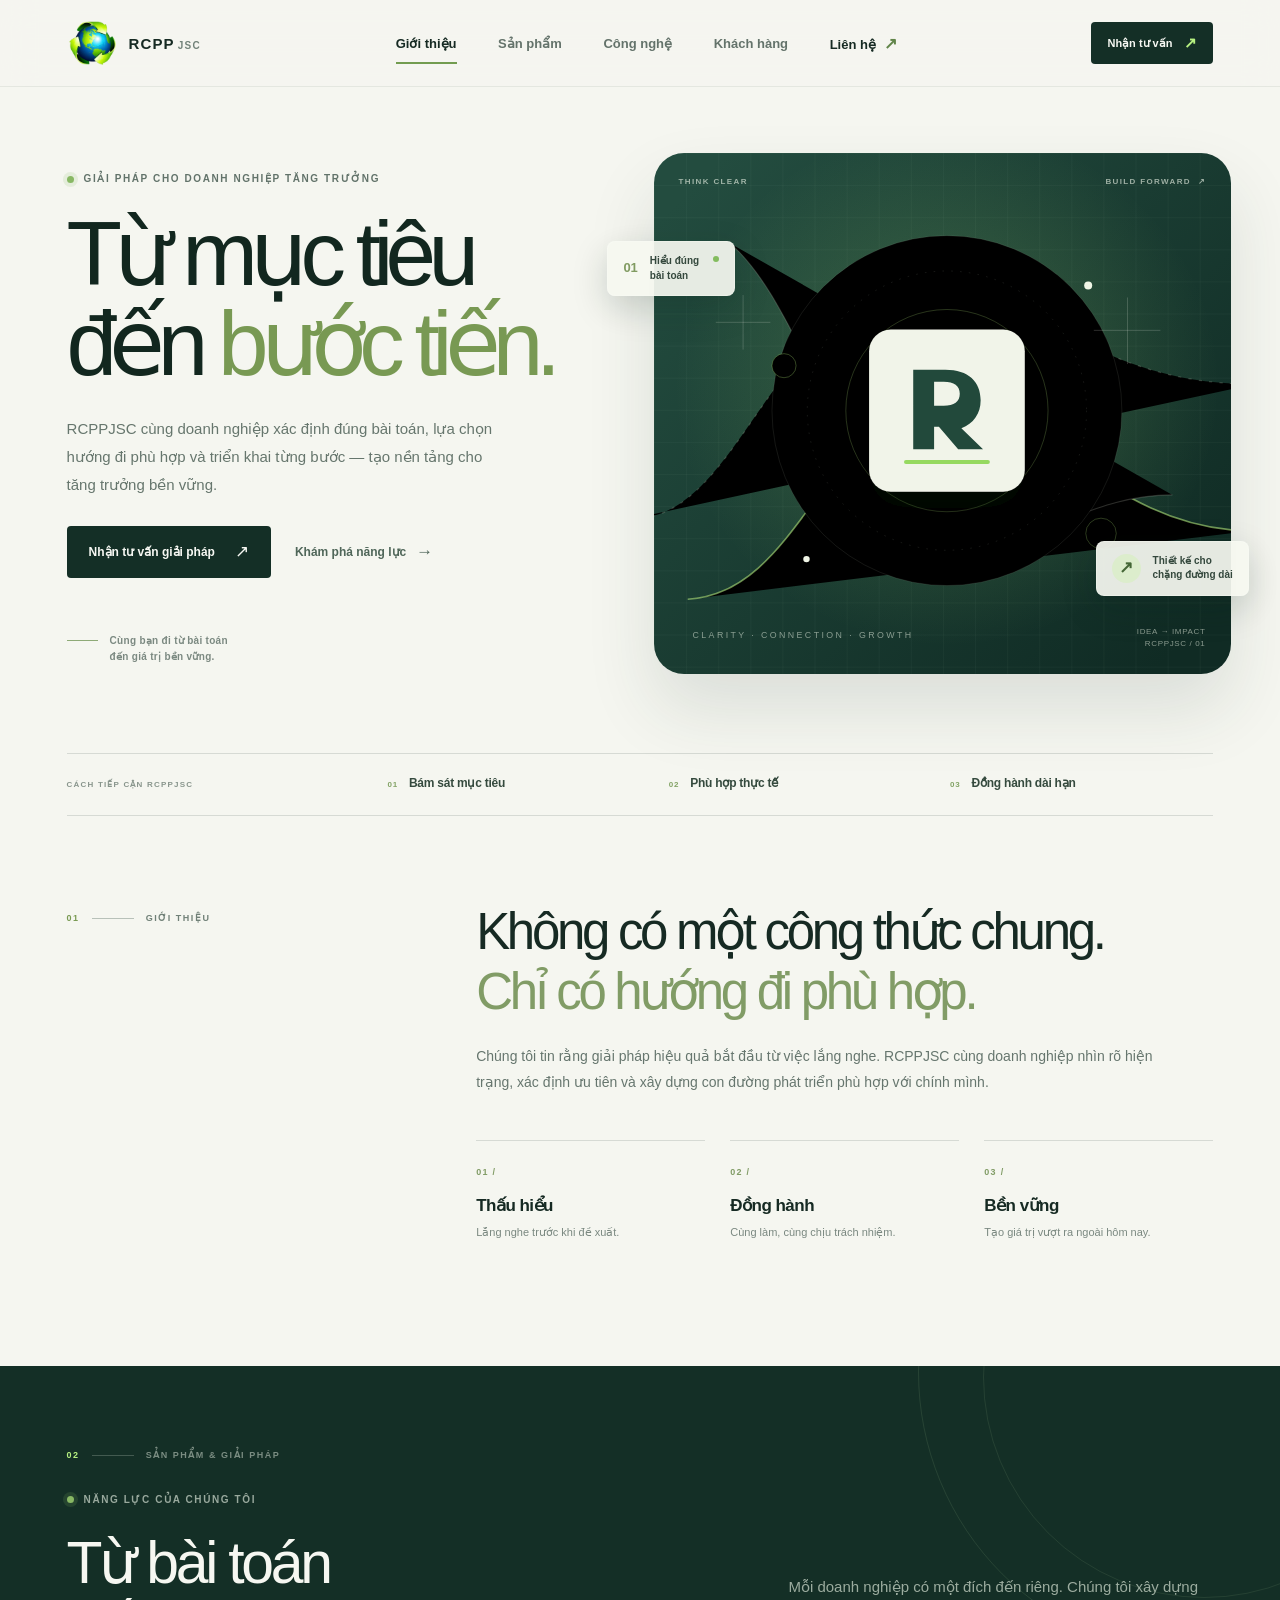
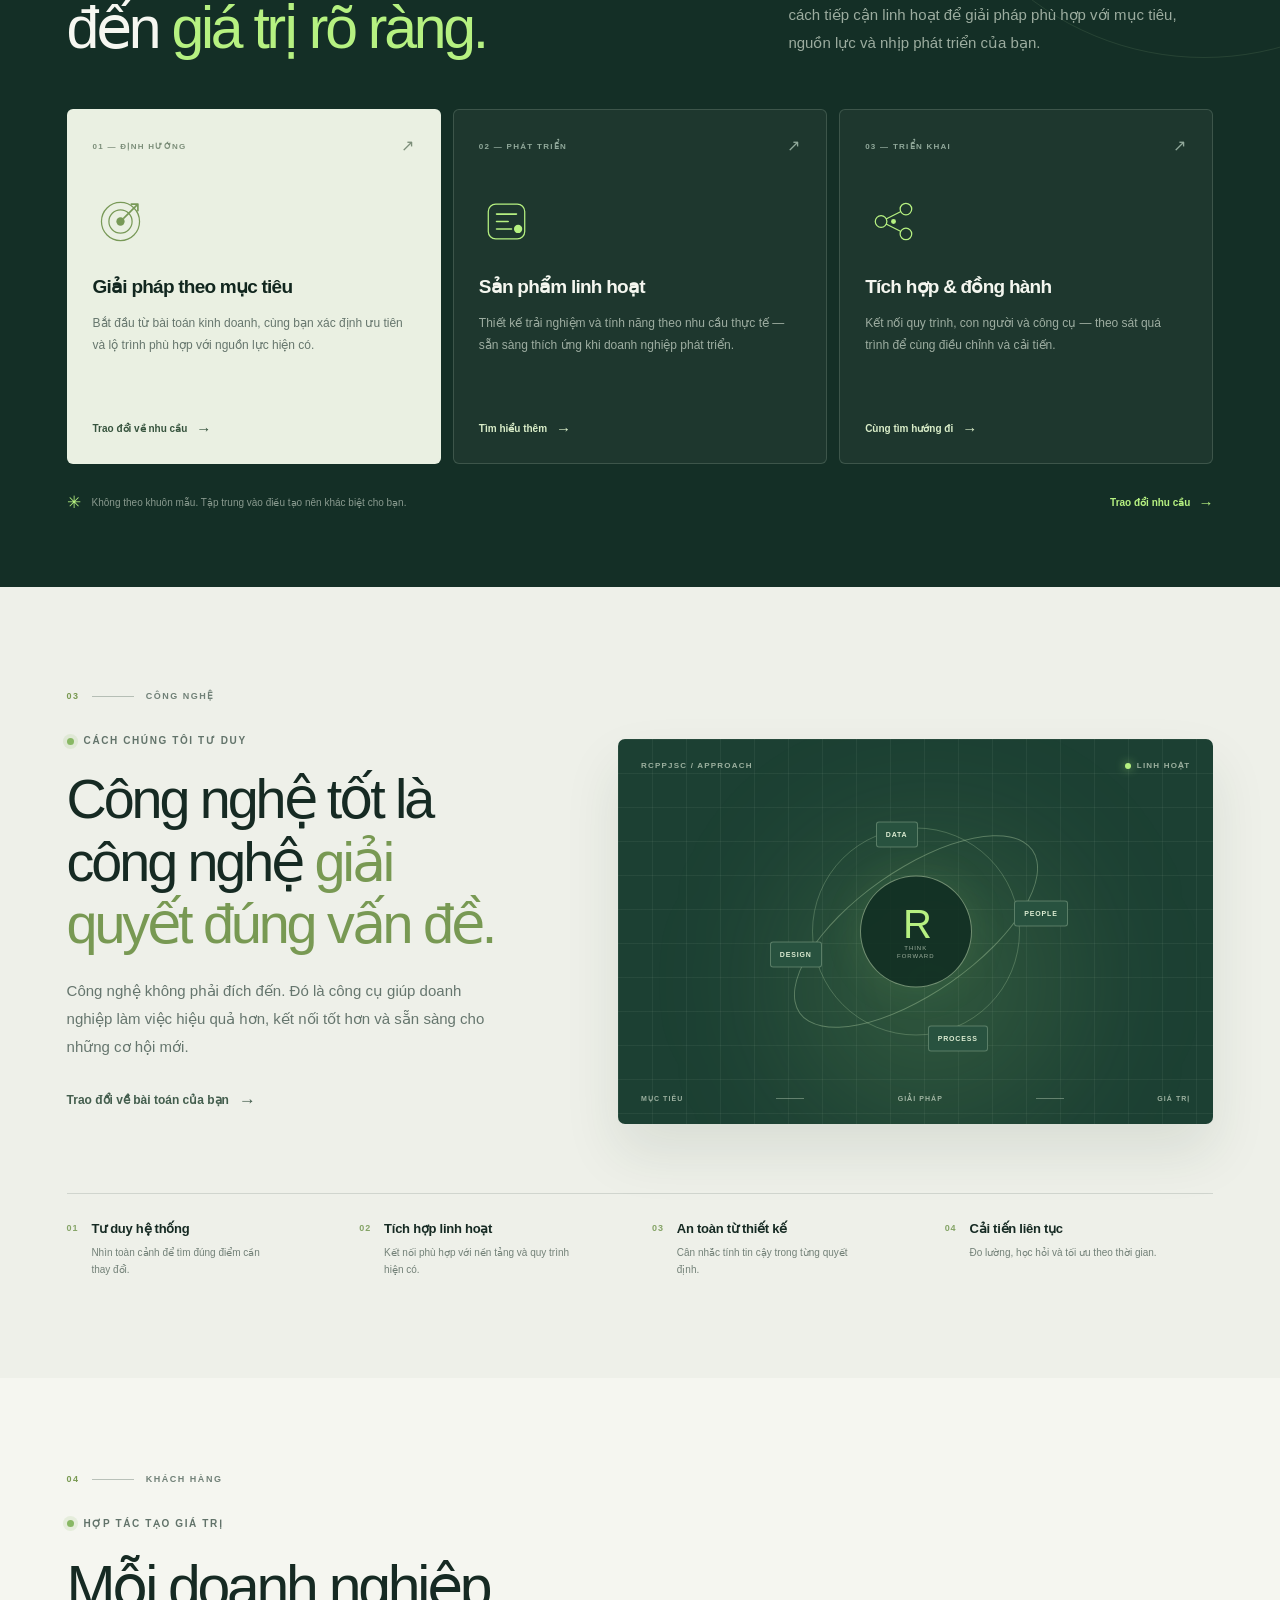
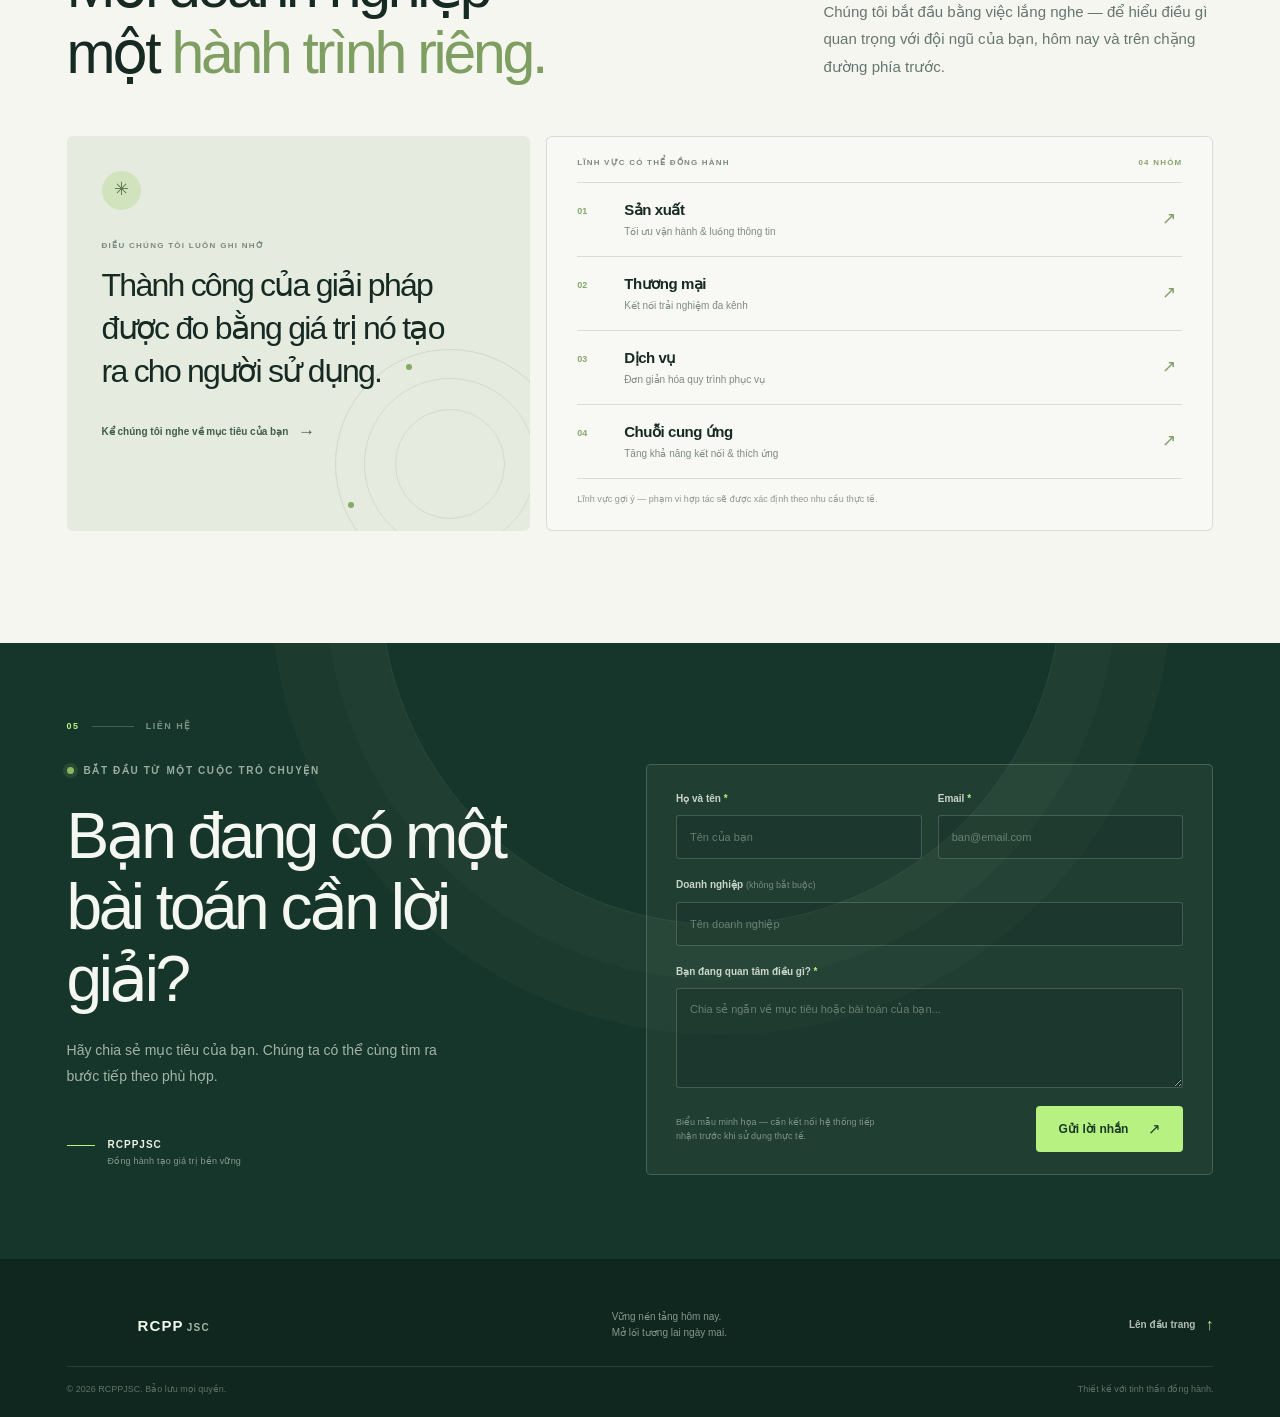
==== index.html @ dd2de3f0 "Reduce logo bundle size for faster page load Co-authored-by: arena-agent <297053741+arena-agent@user" ====
<!doctype html>
<html lang="vi">
<head>
  <meta charset="utf-8">
  <meta name="viewport" content="width=device-width, initial-scale=1">
  <meta name="theme-color" content="#f5f6f0">
  <meta name="description" content="Cùng RCPPJSC xác định đúng bài toán, tìm hướng giải pháp phù hợp và tạo nền tảng cho tăng trưởng bền vững.">
  <title>RCPPJSC — Từ mục tiêu đến bước tiến</title>
  <style>
    :root { --brand-logo-image: url("[data-uri]"); }
:root {
  color-scheme: light;
  --paper: #f5f6f0;
  --paper-soft: #ecefe7;
  --ink: #162a23;
  --ink-deep: #12271f;
  --muted: #66766e;
  --line: rgba(27, 52, 42, 0.14);
  --green: #234b3d;
  --green-dark: #142f26;
  --lime: #b6f181;
  --lime-soft: #d8f3bd;
  --white: #f5f7f1;
  --page-width: 1240px;
  --gutter: clamp(22px, 5.2vw, 80px);
  --font-body: 'DM Sans', 'Avenir Next', Avenir, sans-serif;
  --font-display: 'Manrope', 'Avenir Next', Avenir, sans-serif;
}

* { box-sizing: border-box; }
html { scroll-behavior: smooth; scroll-padding-top: 92px; }
body {
  margin: 0;
  background: var(--paper);
  color: var(--ink);
  font-family: var(--font-body);
  font-size: 15px;
  line-height: 1.65;
  -webkit-font-smoothing: antialiased;
}
body.menu-open { overflow: hidden; }
::selection { background: var(--lime); color: var(--ink-deep); }
a { color: inherit; text-decoration: none; }
button, input, textarea { font: inherit; }
button, a { -webkit-tap-highlight-color: transparent; }
button:focus-visible, a:focus-visible, input:focus-visible, textarea:focus-visible {
  outline: 3px solid #77b94c;
  outline-offset: 4px;
}
.container { width: min(100% - var(--gutter) * 2, var(--page-width)); margin-inline: auto; }
.skip-link {
  position: fixed;
  z-index: 1000;
  top: 10px;
  left: 10px;
  padding: 10px 14px;
  transform: translateY(-150%);
  border-radius: 7px;
  background: var(--ink-deep);
  color: white;
}
.skip-link:focus { transform: translateY(0); }

/* Navigation */
.site-header {
  position: sticky;
  z-index: 50;
  top: 0;
  border-bottom: 1px solid rgba(27, 52, 42, 0.08);
  background: rgba(245, 246, 240, 0.9);
  backdrop-filter: blur(16px);
  -webkit-backdrop-filter: blur(16px);
}
.nav-shell { min-height: 82px; display: flex; align-items: center; justify-content: space-between; gap: 40px; }
.brand { display: inline-flex; align-items: center; gap: 10px; flex-shrink: 0; }
.brand-mark {
  width: 52px;
  height: 44px;
  display: block;
  flex: 0 0 52px;
  border-radius: 0;
  background-color: transparent;
  background-image: var(--brand-logo-image, none);
  background-position: center;
  background-repeat: no-repeat;
  background-size: contain;
}
.brand-name { font-family: var(--font-display); font-size: 15px; line-height: 1; font-weight: 800; letter-spacing: 0.075em; }
.brand-name span { margin-left: 3px; color: #718279; font-size: 10px; letter-spacing: 0.12em; }
.primary-navigation { display: flex; align-items: center; gap: clamp(20px, 3.25vw, 48px); }
.nav-link {
  position: relative;
  padding: 31px 0 29px;
  color: #64736b;
  font-size: 13px;
  font-weight: 600;
  transition: color 180ms ease;
}
.nav-link::after {
  position: absolute;
  right: 0;
  bottom: 20px;
  left: 0;
  height: 2px;
  transform: scaleX(0);
  transform-origin: left;
  background: #729c50;
  content: '';
  transition: transform 180ms ease;
}
.nav-link:hover, .nav-link.is-active { color: var(--ink); }
.nav-link:hover::after, .nav-link.is-active::after { transform: scaleX(1); }
.nav-link-contact { color: var(--ink); }
.nav-link-contact span { margin-left: 4px; color: #61854a; font-size: 16px; }
.nav-cta {
  min-height: 42px;
  display: inline-flex;
  align-items: center;
  justify-content: center;
  gap: 12px;
  padding: 0 16px;
  border-radius: 4px;
  background: var(--green-dark);
  color: #f7f8f3;
  font-size: 11px;
  font-weight: 700;
  white-space: nowrap;
  transition: background-color 180ms ease, transform 180ms ease;
}
.nav-cta:hover { transform: translateY(-1px); background: #27543f; }
.nav-cta span { color: var(--lime); font-size: 15px; }
.nav-toggle { display: none; }

/* Shared section styling */
.intro-section { overflow: hidden; }
.eyebrow {
  display: flex;
  align-items: center;
  gap: 10px;
  margin: 0 0 23px;
  color: #62736a;
  font-size: 10px;
  font-weight: 700;
  letter-spacing: 0.16em;
  line-height: 1.4;
}
.eyebrow-dot { width: 7px; height: 7px; border-radius: 50%; background: #88b864; box-shadow: 0 0 0 4px rgba(136, 184, 100, 0.15); }
.section-index {
  display: flex;
  align-items: center;
  gap: 12px;
  margin-bottom: 30px;
  color: #708077;
  font-size: 9px;
  font-weight: 700;
  letter-spacing: 0.17em;
}
.section-index > span:first-child { color: #789951; }
.index-rule { display: block; width: 42px; height: 1px; background: currentColor; opacity: 0.45; }
.section-heading { display: flex; align-items: flex-end; justify-content: space-between; gap: 50px; }
.section-heading h2, .tech-copy h2, .contact-copy h2 {
  margin: 0;
  font-family: var(--font-display);
  font-size: clamp(36px, 4.6vw, 61px);
  font-weight: 500;
  letter-spacing: -0.055em;
  line-height: 1.12;
}
.section-heading h2 span, .tech-copy h2 span { color: #7e9f61; }
.section-lead { max-width: 425px; margin: 0 0 5px; color: var(--muted); font-size: 15px; line-height: 1.85; }
.button {
  min-height: 52px;
  display: inline-flex;
  align-items: center;
  justify-content: center;
  gap: 20px;
  padding: 0 22px;
  border: 0;
  border-radius: 4px;
  font-size: 12px;
  font-weight: 700;
  transition: transform 180ms ease, background-color 180ms ease, color 180ms ease;
  cursor: pointer;
}
.button:hover { transform: translateY(-2px); }
.button span { font-size: 17px; font-weight: 400; }
.button-primary { background: var(--green-dark); color: #f7f8f3; }
.button-primary:hover { background: #27543f; }
.text-link { display: inline-flex; align-items: center; gap: 10px; color: #4f6659; font-size: 12px; font-weight: 700; transition: gap 180ms ease, color 180ms ease; }
.text-link:hover { gap: 15px; color: #152b22; }
.text-link span { font-size: 17px; font-weight: 400; }

/* Intro / hero */
.hero {
  min-height: 666px;
  display: grid;
  grid-template-columns: 0.92fr 1.08fr;
  align-items: center;
  gap: clamp(35px, 6vw, 90px);
  padding-top: 62px;
  padding-bottom: 76px;
}
.hero-copy { position: relative; z-index: 1; padding: 10px 0 0; }
.hero-copy h1 {
  margin: 0;
  color: var(--ink-deep);
  font-family: var(--font-display);
  font-size: clamp(56px, 7.1vw, 91px);
  font-weight: 500;
  letter-spacing: -0.085em;
  line-height: 0.99;
}
.hero-copy h1 span { color: #789953; }
.hero-description { max-width: 440px; margin: 26px 0 28px; color: #66766d; font-size: 15px; line-height: 1.85; }
.hero-actions { display: flex; align-items: center; flex-wrap: wrap; gap: 24px; }
.hero-caption { display: flex; align-items: flex-start; gap: 12px; margin-top: 55px; color: #7b8981; font-size: 10px; font-weight: 600; letter-spacing: 0.03em; line-height: 1.55; }
.caption-line { width: 31px; height: 1px; margin-top: 7px; background: #8eaa77; }
.hero-art {
  position: relative;
  min-width: 0;
  padding: 0;
  isolation: isolate;
  transform: translateX(18px);
  animation: rise-in 850ms 120ms both cubic-bezier(.2,.75,.25,1);
}
.art-graphic { display: block; width: 100%; height: auto; border-radius: 30px; box-shadow: 0 35px 70px rgba(29, 60, 47, 0.12); }
.art-topline { position: absolute; z-index: 1; top: 22px; right: 25px; left: 25px; display: flex; justify-content: space-between; color: rgba(239, 246, 232, 0.62); font-size: 8px; font-weight: 600; letter-spacing: 0.17em; }
.art-note {
  position: absolute;
  z-index: 2;
  display: flex;
  align-items: center;
  gap: 12px;
  padding: 12px 15px;
  border: 1px solid rgba(248, 251, 243, 0.36);
  border-radius: 8px;
  background: rgba(246, 248, 240, 0.93);
  box-shadow: 0 12px 35px rgba(13, 41, 30, 0.18);
  color: #34483d;
  font-size: 10px;
  font-weight: 700;
  line-height: 1.45;
}
.art-note-top { top: 17%; left: -8%; }
.note-index { color: #819b61; font-family: var(--font-display); font-size: 13px; font-weight: 700; }
.note-dot { width: 6px; height: 6px; align-self: flex-start; margin: 2px 0 0 2px; border-radius: 50%; background: #83bc5e; }
.art-note-bottom { right: -3%; bottom: 15%; }
.note-icon { width: 29px; height: 29px; display: grid; place-items: center; border-radius: 50%; background: #dcedcc; color: #446736; font-size: 17px; }
.art-coordinate { position: absolute; right: 26px; bottom: 23px; color: rgba(239, 246, 232, 0.55); font-size: 8px; line-height: 1.6; letter-spacing: 0.08em; text-align: right; }
.landing-proof {
  display: grid;
  grid-template-columns: 1.15fr repeat(3, 1fr);
  align-items: center;
  gap: 18px;
  padding-top: 20px;
  padding-bottom: 21px;
  border-top: 1px solid var(--line);
  border-bottom: 1px solid var(--line);
}
.landing-proof-label { color: #88958c; font-size: 8px; font-weight: 700; letter-spacing: 0.15em; }
.landing-proof-item { display: flex; align-items: center; gap: 11px; }
.landing-proof-item > span { color: #83a366; font-size: 8px; font-weight: 700; letter-spacing: 0.1em; }
.landing-proof-item strong { color: #354a3e; font-family: var(--font-display); font-size: 12px; font-weight: 600; letter-spacing: -0.02em; }
.intro-summary { display: grid; grid-template-columns: 0.4fr 1fr; gap: 10%; padding-top: 86px; padding-bottom: 125px; border-top: 0; }
.intro-summary .section-index { margin-top: 9px; align-self: start; }
.intro-summary-main h2 { margin: 0; font-family: var(--font-display); font-size: clamp(32px, 4vw, 51px); font-weight: 500; letter-spacing: -0.065em; line-height: 1.18; }
.intro-summary-main h2 span { color: #819c66; }
.intro-summary-main > p { max-width: 700px; margin: 20px 0 44px; color: var(--muted); font-size: 14px; line-height: 1.9; }
.values-row { display: grid; grid-template-columns: repeat(3, 1fr); gap: 25px; }
.value-item { padding-top: 17px; border-top: 1px solid var(--line); }
.value-number { color: #819c66; font-size: 9px; font-weight: 700; letter-spacing: 0.14em; }
.value-item h3 { margin: 10px 0 2px; font-family: var(--font-display); font-size: 17px; font-weight: 600; letter-spacing: -0.03em; }
.value-item p { margin: 0; color: #7a8880; font-size: 11px; }

/* Products and solutions */
.solutions-section { position: relative; overflow: hidden; padding: 82px 0 70px; background: var(--green-dark); color: #f4f6ef; }
.solutions-section::before { position: absolute; top: -280px; right: -210px; width: 570px; height: 570px; border: 1px solid rgba(204, 239, 178, 0.1); border-radius: 50%; content: ''; }
.solutions-section::after { position: absolute; top: -210px; right: -145px; width: 440px; height: 440px; border: 1px solid rgba(204, 239, 178, 0.09); border-radius: 50%; content: ''; }
.solutions-section > .container { position: relative; z-index: 1; }
.section-index-light { color: rgba(230, 239, 226, 0.49); }
.section-index-light > span:first-child { color: var(--lime); }
.eyebrow-light { color: rgba(228, 238, 225, 0.64); }
.solutions-heading { align-items: flex-end; margin: 0 0 48px; }
.solutions-heading h2 { color: #f6f7f1; }
.solutions-heading h2 span { color: var(--lime); }
.section-lead-light { color: rgba(226, 237, 222, 0.66); }
.solution-grid { display: grid; grid-template-columns: repeat(3, 1fr); gap: 12px; }
.solution-card {
  min-height: 355px;
  display: flex;
  flex-direction: column;
  padding: 23px 25px 22px;
  border: 1px solid rgba(224, 239, 220, 0.16);
  border-radius: 6px;
  background: rgba(239, 247, 231, 0.045);
  transition: transform 220ms ease, background-color 220ms ease, border-color 220ms ease;
}
.solution-card:hover { transform: translateY(-5px); border-color: rgba(213, 242, 186, 0.48); background: rgba(239, 247, 231, 0.08); }
.solution-card-featured { background: #eaf0e2; color: var(--ink-deep); }
.solution-card-featured:hover { border-color: #d5edb5; background: #f3f7ec; }
.card-topline { display: flex; align-items: center; justify-content: space-between; color: #91a99b; font-size: 8px; font-weight: 700; letter-spacing: 0.16em; }
.solution-card-featured .card-topline { color: #7c8e79; }
.card-arrow { font-size: 16px; font-weight: 400; }
.solution-icon { width: 56px; height: 56px; display: grid; place-items: center; margin: 34px 0 21px; color: var(--lime); }
.solution-icon svg { width: 53px; height: 53px; }
.solution-card-featured .solution-icon { color: #789957; }
.solution-card h3 { margin: 0; font-family: var(--font-display); font-size: 19px; font-weight: 600; letter-spacing: -0.04em; }
.solution-card > p { max-width: 315px; margin: 11px 0 23px; color: rgba(226, 237, 222, 0.65); font-size: 12px; line-height: 1.8; }
.solution-card-featured > p { color: #66766d; }
.card-link { display: inline-flex; align-items: center; gap: 9px; margin-top: auto; color: #d9edc8; font-size: 10px; font-weight: 700; }
.card-link span { font-size: 15px; transition: transform 180ms ease; }
.card-link:hover span { transform: translateX(4px); }
.solution-card-featured .card-link { color: #36533d; }
.solutions-footer { display: flex; align-items: center; justify-content: space-between; gap: 20px; margin-top: 25px; color: rgba(228, 238, 225, 0.56); font-size: 10px; }
.solutions-footer-note { display: flex; align-items: center; gap: 11px; }
.solutions-footer-link { display: inline-flex; align-items: center; gap: 8px; color: var(--lime); font-size: 10px; font-weight: 700; white-space: nowrap; }
.solutions-footer-link span { font-size: 15px; transition: transform 180ms ease; }
.solutions-footer-link:hover span { transform: translateX(4px); }
.footer-spark { color: var(--lime); font-size: 17px; }

/* Technology */
.technology-section { padding: 102px 0 100px; background: #eef0e9; }
.tech-layout { display: grid; grid-template-columns: 0.86fr 1.14fr; align-items: center; gap: clamp(42px, 8vw, 110px); }
.tech-copy { padding-bottom: 15px; }
.tech-copy .eyebrow { margin-bottom: 20px; }
.tech-copy h2 { max-width: 520px; font-size: clamp(36px, 4.35vw, 58px); }
.tech-copy h2 span { color: #789953; }
.tech-copy .section-lead { margin: 22px 0 26px; }
.text-link-dark { color: #435d4d; }
.tech-visual {
  position: relative;
  min-height: 385px;
  overflow: hidden;
  border-radius: 7px;
  background: #1c4033;
  color: #eaf3e5;
  box-shadow: 0 28px 55px rgba(28, 59, 44, 0.1);
}
.tech-visual::before { position: absolute; inset: 0; background-image: linear-gradient(rgba(224, 241, 216, 0.06) 1px, transparent 1px), linear-gradient(90deg, rgba(224, 241, 216, 0.06) 1px, transparent 1px); background-size: 34px 34px; content: ''; }
.tech-visual::after { position: absolute; top: 25%; left: 28%; width: 290px; height: 290px; border-radius: 50%; background: rgba(179, 235, 128, 0.12); filter: blur(68px); content: ''; }
.tech-visual-top, .tech-visual-bottom { position: absolute; z-index: 2; right: 23px; left: 23px; display: flex; align-items: center; justify-content: space-between; color: rgba(231, 242, 223, 0.63); font-size: 8px; font-weight: 700; letter-spacing: 0.15em; }
.tech-visual-top { top: 20px; }
.tech-visual-bottom { bottom: 20px; gap: 12px; font-size: 7px; }
.live-mark { display: flex; align-items: center; gap: 6px; }
.live-mark i { width: 6px; height: 6px; border-radius: 50%; background: var(--lime); box-shadow: 0 0 10px rgba(182, 241, 129, 0.75); }
.visual-dash { width: 28px; height: 1px; background: rgba(224, 241, 216, 0.35); }
.tech-orbit { position: absolute; z-index: 1; top: 50%; left: 50%; width: 290px; height: 245px; transform: translate(-50%, -50%); }
.orbit-ring { position: absolute; top: 50%; left: 50%; border: 1px solid rgba(205, 236, 187, 0.24); border-radius: 50%; transform: translate(-50%, -50%); }
.orbit-ring-one { width: 208px; height: 208px; }
.orbit-ring-two { width: 285px; height: 124px; transform: translate(-50%, -50%) rotate(-35deg); border-color: rgba(205, 236, 187, 0.33); }
.orbit-center { position: absolute; top: 50%; left: 50%; width: 112px; height: 112px; display: flex; flex-direction: column; align-items: center; justify-content: center; gap: 0; transform: translate(-50%, -50%); border: 1px solid rgba(215, 243, 196, 0.48); border-radius: 50%; background: rgba(17, 46, 34, 0.86); box-shadow: 0 0 40px rgba(185, 243, 132, 0.1); }
.orbit-center > span { color: var(--lime); font-family: var(--font-display); font-size: 40px; font-weight: 500; letter-spacing: -0.09em; line-height: 1; }
.orbit-center small { color: rgba(231, 242, 223, 0.65); font-size: 6px; letter-spacing: 0.16em; line-height: 1.4; text-align: center; }
.orbit-node { position: absolute; z-index: 2; padding: 6px 9px; border: 1px solid rgba(224, 242, 212, 0.27); border-radius: 3px; background: #28523f; color: #dcecd2; font-size: 7px; font-weight: 700; letter-spacing: 0.12em; }
.node-a { top: 12px; left: 105px; }
.node-b { top: 91px; right: -7px; }
.node-c { right: 73px; bottom: 3px; }
.node-d { bottom: 87px; left: -1px; }
.principles-grid { display: grid; grid-template-columns: repeat(4, 1fr); gap: 24px; margin-top: 63px; padding-top: 24px; border-top: 1px solid var(--line); }
.principle-item { display: flex; align-items: flex-start; gap: 13px; }
.principle-num { padding-top: 3px; color: #85a467; font-size: 9px; font-weight: 700; letter-spacing: 0.1em; }
.principle-item h3 { margin: 0 0 5px; font-family: var(--font-display); font-size: 13px; font-weight: 700; letter-spacing: -0.02em; }
.principle-item p { max-width: 190px; margin: 0; color: #738178; font-size: 10px; line-height: 1.7; }

/* Customers */
.customers-section { padding: 94px 0 112px; }
.customers-heading { margin-bottom: 50px; }
.customers-heading .section-lead { max-width: 390px; }
.customer-layout { display: grid; grid-template-columns: 0.82fr 1.18fr; gap: 16px; }
.customer-note { position: relative; min-height: 395px; overflow: hidden; padding: 35px; border-radius: 6px; background: #e6ebe0; }
.customer-note-mark { display: inline-grid; width: 39px; height: 39px; place-items: center; border-radius: 50%; background: #d0e3bd; color: #577449; font-size: 18px; }
.customer-note-label { margin: 29px 0 12px; color: #7a8a7d; font-size: 8px; font-weight: 700; letter-spacing: 0.16em; }
.customer-note h3 { position: relative; z-index: 1; max-width: 360px; margin: 0 0 24px; font-family: var(--font-display); font-size: clamp(23px, 2.5vw, 32px); font-weight: 500; letter-spacing: -0.055em; line-height: 1.35; }
.customer-note .text-link { position: relative; z-index: 1; font-size: 10px; }
.note-decoration { position: absolute; right: -35px; bottom: -48px; width: 230px; height: 230px; border: 1px solid rgba(105, 140, 81, 0.18); border-radius: 50%; }
.note-decoration::before, .note-decoration::after { position: absolute; top: 50%; left: 50%; border: 1px solid rgba(105, 140, 81, 0.16); border-radius: 50%; content: ''; transform: translate(-50%, -50%); }
.note-decoration::before { width: 170px; height: 170px; }
.note-decoration::after { width: 108px; height: 108px; }
.note-decoration span { position: absolute; z-index: 1; width: 6px; height: 6px; border-radius: 50%; background: #85a967; }
.note-decoration span:nth-child(1) { top: 14px; left: 70px; }
.note-decoration span:nth-child(2) { top: 84px; right: 12px; }
.note-decoration span:nth-child(3) { right: 70px; bottom: 14px; }
.note-decoration span:nth-child(4) { bottom: 70px; left: 12px; }
.industry-panel { padding: 0 30px; border: 1px solid var(--line); border-radius: 6px; background: rgba(255, 255, 255, 0.3); }
.industry-panel-header { display: flex; justify-content: space-between; padding: 19px 0 13px; border-bottom: 1px solid var(--line); color: #7d8981; font-size: 8px; font-weight: 700; letter-spacing: 0.15em; }
.industry-panel-header span:last-child { color: #88a36d; }
.industry-item { display: grid; grid-template-columns: 35px 1fr 20px; align-items: center; gap: 12px; min-height: 74px; border-bottom: 1px solid var(--line); }
.industry-number { align-self: start; padding-top: 21px; color: #89a76d; font-size: 9px; font-weight: 700; }
.industry-item h3 { margin: 0 0 1px; font-family: var(--font-display); font-size: 15px; font-weight: 600; letter-spacing: -0.03em; }
.industry-item p { margin: 0; color: #7e8b82; font-size: 10px; }
.industry-arrow { color: #819d66; font-size: 17px; transition: transform 180ms ease; }
.industry-item:hover .industry-arrow { transform: translate(2px, -2px); }
.industry-footnote { margin: 13px 0 17px; color: #909990; font-size: 9px; }

/* Contact */
.contact-section { position: relative; overflow: hidden; padding: 76px 0 84px; background: #17362b; color: #f5f7f1; }
.contact-section::after { position: absolute; top: -400px; right: 17%; width: 680px; height: 680px; border: 1px solid rgba(218, 241, 202, 0.1); border-radius: 50%; box-shadow: 0 0 0 55px rgba(218, 241, 202, 0.025), 0 0 0 110px rgba(218, 241, 202, 0.02); content: ''; pointer-events: none; }
.contact-section > .container { position: relative; z-index: 1; }
.contact-layout { display: grid; grid-template-columns: 0.9fr 1.1fr; gap: clamp(50px, 9vw, 130px); margin-top: 16px; }
.contact-copy h2 { max-width: 490px; font-size: clamp(38px, 5vw, 64px); }
.contact-copy > p:not(.eyebrow) { max-width: 380px; margin: 22px 0 48px; color: rgba(230, 240, 226, 0.68); font-size: 14px; line-height: 1.85; }
.contact-signoff { display: flex; align-items: flex-start; gap: 13px; color: #e9f2e5; font-size: 10px; font-weight: 700; letter-spacing: 0.1em; line-height: 1.6; }
.signoff-line { width: 28px; height: 1px; margin-top: 8px; background: var(--lime); }
.contact-signoff small { color: rgba(230, 240, 226, 0.53); font-size: 9px; font-weight: 400; letter-spacing: 0.02em; }
.contact-form { padding: 26px 29px 22px; border: 1px solid rgba(226, 240, 222, 0.2); border-radius: 5px; background: rgba(237, 246, 230, 0.045); }
.form-row { display: grid; grid-template-columns: 1fr 1fr; gap: 16px; }
.contact-form label { display: block; margin-bottom: 18px; color: rgba(235, 243, 230, 0.83); font-size: 10px; font-weight: 600; }
.contact-form label > span:not(.optional) { color: var(--lime); }
.contact-form .optional { color: rgba(235, 243, 230, 0.42); font-size: 9px; font-weight: 400; }
.contact-form input, .contact-form textarea {
  width: 100%;
  display: block;
  margin-top: 8px;
  padding: 12px 13px;
  border: 1px solid rgba(226, 240, 222, 0.2);
  border-radius: 3px;
  outline: 0;
  background: rgba(10, 32, 24, 0.18);
  color: #f5f7f1;
  font-size: 11px;
  font-weight: 400;
  transition: border-color 160ms ease, background-color 160ms ease;
}
.contact-form input { min-height: 43px; }
.contact-form textarea { min-height: 100px; resize: vertical; line-height: 1.6; }
.contact-form input::placeholder, .contact-form textarea::placeholder { color: rgba(224, 237, 218, 0.38); }
.contact-form input:focus, .contact-form textarea:focus { border-color: rgba(182, 241, 129, 0.75); background: rgba(10, 32, 24, 0.28); }
.form-footer { display: flex; align-items: center; justify-content: space-between; gap: 18px; margin-top: 2px; }
.form-note { max-width: 220px; margin: 0; color: rgba(228, 239, 223, 0.48); font-size: 9px; line-height: 1.6; }
.button-lime { min-height: 46px; flex-shrink: 0; background: var(--lime); color: #1c3828; }
.button-lime:hover { background: #cef5a5; }
.button-lime span { font-size: 15px; }
.form-status { min-height: 0; margin: 0; color: var(--lime); font-size: 10px; line-height: 1.6; }
.form-status:not(:empty) { margin-top: 14px; }

/* Footer */
.site-footer { padding: 25px 0 20px; background: #10271f; color: rgba(234, 241, 229, 0.77); }
.footer-main { display: flex; align-items: center; justify-content: space-between; min-height: 82px; }
.brand-footer { gap: 5px; }
.brand-footer .brand-mark { width: 66px; height: 62px; flex-basis: 66px; background: transparent; }
.brand-footer .brand-name { color: #f1f6ed; }
.brand-footer .brand-name span { color: #a6b8a2; }
.footer-main > p { margin: 0; color: rgba(230, 239, 225, 0.56); font-size: 10px; line-height: 1.6; }
.back-to-top { display: flex; align-items: center; gap: 10px; color: rgba(237, 244, 231, 0.73); font-size: 10px; font-weight: 600; }
.back-to-top span { color: var(--lime); font-size: 16px; transition: transform 180ms ease; }
.back-to-top:hover span { transform: translateY(-3px); }
.footer-bottom { display: flex; justify-content: space-between; gap: 20px; padding-top: 15px; border-top: 1px solid rgba(225, 239, 219, 0.12); color: rgba(224, 236, 218, 0.38); font-size: 9px; }

@keyframes rise-in { from { opacity: 0; transform: translate(18px, 18px); } to { opacity: 1; transform: translate(18px, 0); } }

/* Tablet and mobile */
@media (max-width: 980px) {
  :root { --gutter: clamp(24px, 5vw, 48px); }
  .nav-shell { min-height: 74px; gap: 22px; }
  .primary-navigation { gap: 18px; }
  .nav-cta { padding-inline: 12px; }
  .hero { min-height: 610px; grid-template-columns: 0.95fr 1.05fr; gap: 35px; padding-top: 50px; padding-bottom: 58px; }
  .hero-copy h1 { font-size: clamp(55px, 7.5vw, 76px); }
  .hero-art { transform: none; }
  .art-note-top { left: -5%; }
  .intro-summary { gap: 6%; padding-top: 70px; padding-bottom: 95px; }
  .solution-card { padding-inline: 19px; }
  .tech-layout { gap: 42px; }
  .tech-visual { min-height: 350px; }
  .customer-note { padding: 29px; }
  .contact-layout { gap: 50px; }
}

@media (max-width: 740px) {
  html { scroll-padding-top: 74px; }
  .nav-shell { min-height: 70px; }
  .nav-cta { display: none; }
  .brand-mark { width: 46px; height: 39px; flex-basis: 46px; }
  .nav-toggle {
    position: relative;
    z-index: 3;
    width: 42px;
    height: 42px;
    display: flex;
    flex-direction: column;
    align-items: center;
    justify-content: center;
    gap: 6px;
    border: 1px solid var(--line);
    border-radius: 50%;
    background: transparent;
    cursor: pointer;
  }
  .nav-toggle span { width: 15px; height: 1.5px; background: var(--ink); transition: transform 180ms ease; }
  .nav-toggle[aria-expanded="true"] span:first-child { transform: translateY(3.75px) rotate(45deg); }
  .nav-toggle[aria-expanded="true"] span:last-child { transform: translateY(-3.75px) rotate(-45deg); }
  .primary-navigation {
    position: fixed;
    z-index: 2;
    inset: 0;
    display: flex;
    flex-direction: column;
    align-items: flex-start;
    justify-content: center;
    gap: 0;
    padding: 82px var(--gutter) 30px;
    background: var(--paper);
    visibility: hidden;
    opacity: 0;
    transform: translateY(-8px);
    transition: opacity 180ms ease, transform 180ms ease, visibility 180ms ease;
  }
  .primary-navigation.is-open { visibility: visible; opacity: 1; transform: translateY(0); }
  .nav-link { width: 100%; padding: 15px 0; border-bottom: 1px solid var(--line); color: var(--ink); font-family: var(--font-display); font-size: 25px; font-weight: 500; letter-spacing: -0.04em; }
  .nav-link::after { display: none; }
  .nav-link-contact { margin-top: 10px; border-bottom: 0; color: #567545; }
  .hero { min-height: auto; grid-template-columns: 1fr; gap: 41px; padding-top: 68px; padding-bottom: 66px; }
  .hero-copy { padding: 0; }
  .hero-copy h1 { font-size: clamp(57px, 12.5vw, 80px); }
  .hero-description { max-width: 520px; margin-top: 23px; font-size: 14px; }
  .hero-caption { margin-top: 34px; }
  .hero-art { width: min(100%, 600px); margin-inline: auto; }
  .art-note-top { left: -3%; }
  .art-note-bottom { right: -2%; }
  .landing-proof { grid-template-columns: repeat(3, 1fr); gap: 12px; padding-top: 17px; padding-bottom: 18px; }
  .landing-proof-label { grid-column: 1 / -1; }
  .landing-proof-item { gap: 7px; }
  .landing-proof-item strong { font-size: 10px; }
  .intro-summary { grid-template-columns: 1fr; gap: 9px; padding-top: 55px; padding-bottom: 75px; }
  .intro-summary .section-index { margin-bottom: 8px; }
  .intro-summary-main h2 { font-size: clamp(33px, 7vw, 46px); }
  .intro-summary-main > p { margin: 17px 0 30px; }
  .values-row { gap: 16px; }
  .solutions-section { padding: 67px 0 54px; }
  .section-heading { align-items: flex-start; flex-direction: column; gap: 18px; }
  .solutions-heading { margin-bottom: 32px; }
  .section-heading h2, .tech-copy h2 { font-size: clamp(36px, 8vw, 51px); }
  .section-lead { max-width: 560px; font-size: 13px; }
  .solution-grid { grid-template-columns: 1fr; gap: 10px; }
  .solution-card { min-height: 0; padding: 22px 22px 20px; }
  .solution-icon { margin: 26px 0 15px; }
  .solution-card > p { max-width: 470px; margin-bottom: 18px; }
  .solutions-footer { align-items: flex-start; flex-direction: column; gap: 12px; font-size: 9px; }
  .solutions-footer-link { margin-left: 28px; }
  .technology-section { padding: 69px 0 70px; }
  .tech-layout { grid-template-columns: 1fr; gap: 33px; }
  .tech-copy { padding-bottom: 0; }
  .tech-visual { min-height: 360px; }
  .principles-grid { grid-template-columns: repeat(2, 1fr); gap: 24px 18px; margin-top: 40px; }
  .customers-section { padding: 70px 0 76px; }
  .customers-heading { margin-bottom: 30px; }
  .customer-layout { grid-template-columns: 1fr; }
  .customer-note { min-height: 325px; }
  .industry-panel { padding-inline: 23px; }
  .contact-section { padding: 65px 0 65px; }
  .contact-layout { grid-template-columns: 1fr; gap: 32px; margin-top: 8px; }
  .contact-copy h2 { max-width: 550px; font-size: clamp(40px, 9vw, 58px); }
  .contact-copy > p:not(.eyebrow) { margin: 17px 0 28px; }
  .contact-signoff { display: none; }
  .contact-form { padding: 23px 21px 20px; }
  .footer-main { min-height: 78px; }
}

@media (max-width: 480px) {
  :root { --gutter: 20px; }
  .brand-name { font-size: 14px; }
  .hero { padding-top: 54px; gap: 32px; }
  .eyebrow { margin-bottom: 18px; font-size: 9px; }
  .hero-copy h1 { font-size: clamp(53px, 13.5vw, 67px); }
  .hero-description { font-size: 13px; }
  .hero-actions { align-items: flex-start; flex-direction: column; gap: 19px; }
  .button { min-height: 49px; }
  .hero-caption { margin-top: 30px; }
  .art-graphic { border-radius: 19px; }
  .art-topline { top: 14px; right: 14px; left: 14px; font-size: 6px; }
  .art-note { gap: 8px; padding: 9px 10px; font-size: 8px; }
  .art-note-top { top: 15%; left: -2%; }
  .art-note-bottom { right: -2%; bottom: 13%; }
  .note-index { font-size: 11px; }
  .note-icon { width: 24px; height: 24px; }
  .art-coordinate { right: 13px; bottom: 14px; font-size: 6px; }
  .intro-summary { padding-top: 47px; padding-bottom: 62px; }
  .intro-summary-main h2 { font-size: 32px; }
  .values-row { grid-template-columns: 1fr; gap: 13px; }
  .value-item { display: grid; grid-template-columns: 46px 1fr; column-gap: 8px; padding-top: 12px; }
  .value-number { grid-row: span 2; padding-top: 4px; }
  .value-item h3 { margin: 0; font-size: 15px; }
  .value-item p { font-size: 10px; }
  .section-index { margin-bottom: 24px; font-size: 8px; }
  .section-heading h2, .tech-copy h2 { font-size: 37px; }
  .solution-card h3 { font-size: 17px; }
  .tech-visual { min-height: 310px; }
  .tech-orbit { transform: translate(-50%, -50%) scale(.84); }
  .tech-visual-top, .tech-visual-bottom { right: 15px; left: 15px; font-size: 6px; }
  .visual-dash { width: 14px; }
  .principles-grid { grid-template-columns: 1fr; gap: 20px; }
  .principle-item p { max-width: 100%; }
  .customer-note { min-height: 330px; padding: 27px 24px; }
  .customer-note h3 { font-size: 26px; }
  .industry-panel { padding-inline: 15px; }
  .industry-item { grid-template-columns: 27px 1fr 16px; gap: 8px; }
  .industry-item h3 { font-size: 14px; }
  .industry-item p { font-size: 9px; }
  .form-row { grid-template-columns: 1fr; gap: 0; }
  .form-footer { align-items: flex-start; flex-direction: column; }
  .form-note { max-width: 100%; }
  .footer-main { flex-wrap: wrap; gap: 15px; padding: 8px 0 17px; }
  .footer-main > p { order: 3; width: 100%; }
  .back-to-top { margin-left: auto; }
  .footer-bottom { flex-direction: column; gap: 4px; }
}

@media (prefers-reduced-motion: reduce) {
  *, *::before, *::after { scroll-behavior: auto !important; animation-duration: 0.01ms !important; animation-iteration-count: 1 !important; transition-duration: 0.01ms !important; }
}

  </style>
</head>
<body>
  <a class="skip-link" href="#main">Bỏ qua điều hướng</a>

  <header class="site-header">
    <div class="container nav-shell">
      <a class="brand" href="#gioi-thieu" aria-label="RCPPJSC — về đầu trang">
        <span class="brand-mark" aria-hidden="true"></span>
        <span class="brand-name">RCPP<span>JSC</span></span>
      </a>

      <button class="nav-toggle" type="button" aria-label="Mở menu điều hướng" aria-expanded="false" aria-controls="primary-navigation">
        <span></span><span></span>
      </button>

      <nav class="primary-navigation" id="primary-navigation" aria-label="Điều hướng chính">
        <a class="nav-link is-active" href="#gioi-thieu" aria-current="page">Giới thiệu</a>
        <a class="nav-link" href="#san-pham">Sản phẩm</a>
        <a class="nav-link" href="#cong-nghe">Công nghệ</a>
        <a class="nav-link" href="#khach-hang">Khách hàng</a>
        <a class="nav-link nav-link-contact" href="#lien-he">Liên hệ <span aria-hidden="true">↗</span></a>
      </nav>
      <a class="nav-cta" href="#lien-he">Nhận tư vấn <span aria-hidden="true">↗</span></a>
    </div>
  </header>

  <main id="main">
    <section class="intro-section" id="gioi-thieu" aria-labelledby="hero-title">
      <div class="container hero">
        <div class="hero-copy">
          <p class="eyebrow"><span class="eyebrow-dot"></span> GIẢI PHÁP CHO DOANH NGHIỆP TĂNG TRƯỞNG</p>
          <h1 id="hero-title">Từ mục tiêu<br>đến <span>bước tiến.</span></h1>
          <p class="hero-description">RCPPJSC cùng doanh nghiệp xác định đúng bài toán, lựa chọn hướng đi phù hợp và triển khai từng bước — tạo nền tảng cho tăng trưởng bền vững.</p>
          <div class="hero-actions">
            <a class="button button-primary" href="#lien-he">Nhận tư vấn giải pháp <span aria-hidden="true">↗</span></a>
            <a class="text-link" href="#san-pham">Khám phá năng lực <span aria-hidden="true">→</span></a>
          </div>
          <div class="hero-caption">
            <span class="caption-line"></span>
            <span>Cùng bạn đi từ bài toán<br>đến giá trị bền vững.</span>
          </div>
        </div>

        <div class="hero-art" aria-label="Minh họa trừu tượng về kết nối và phát triển">
          <div class="art-topline"><span>THINK CLEAR</span><span>BUILD FORWARD&nbsp; ↗</span></div>
          <svg class="art-graphic" viewBox="0 0 720 650" role="img" aria-labelledby="art-title art-desc">
            <title id="art-title">Kết nối tư duy và công nghệ</title>
            <desc id="art-desc">Những đường quỹ đạo và điểm sáng giao nhau quanh biểu tượng RCPPJSC, tượng trưng cho các giải pháp kết nối.</desc>
            <defs>
              <linearGradient id="art-bg" x1="60" y1="30" x2="650" y2="620" gradientUnits="userSpaceOnUse">
                <stop stop-color="#234C3F"/>
                <stop offset="1" stop-color="#102B24"/>
              </linearGradient>
              <radialGradient id="art-glow" cx="0" cy="0" r="1" gradientTransform="matrix(0 325 -340 0 365 290)" gradientUnits="userSpaceOnUse">
                <stop stop-color="#B7F27C" stop-opacity=".22"/>
                <stop offset="1" stop-color="#B7F27C" stop-opacity="0"/>
              </radialGradient>
              <pattern id="art-grid" width="40" height="40" patternUnits="userSpaceOnUse">
                <path d="M40 0H0V40" fill="none" stroke="#DFF4D8" stroke-opacity=".08" stroke-width="1"/>
              </pattern>
              <filter id="soft-shadow" x="-30%" y="-30%" width="160%" height="160%">
                <feDropShadow dx="0" dy="20" stdDeviation="22" flood-color="#061711" flood-opacity=".3"/>
              </filter>
            </defs>
            <rect width="720" height="650" rx="30" fill="url(#art-bg)"/>
            <rect width="720" height="650" rx="30" fill="url(#art-grid)"/>
            <rect width="720" height="650" rx="30" fill="url(#art-glow)"/>
            <path d="M-28 456C115 456 142 172 344 172c142 0 199 116 404 116" stroke="#E4F5D8" stroke-opacity=".19" stroke-width="1.5" stroke-dasharray="4 9"/>
            <path d="M42 556c145-8 168-238 322-238 130 0 199 148 377 153" stroke="#B9EF80" stroke-opacity=".56" stroke-width="2"/>
            <path d="M94 112c105 88 142 367 323 367 82 0 127-52 229-53" stroke="#F3F8EA" stroke-opacity=".18" stroke-width="1.5"/>
            <circle cx="365" cy="321" r="218" stroke="#F1F8E9" stroke-opacity=".11"/>
            <circle cx="365" cy="321" r="174" stroke="#F1F8E9" stroke-opacity=".12" stroke-dasharray="2 9"/>
            <circle cx="365" cy="321" r="126" stroke="#B9EF80" stroke-opacity=".28"/>
            <circle cx="365" cy="321" r="88" fill="#D5F6A6" fill-opacity=".06" stroke="#D5F6A6" stroke-opacity=".44"/>
            <g filter="url(#soft-shadow)">
              <rect x="268" y="220" width="194" height="202" rx="27" fill="#F1F4E9"/>
              <path d="M323 369V270h40c29 0 44 15 44 38 0 17-9 29-24 35l27 26h-31l-24-28h-6v28h-26zM349 315h12c13 0 20-5 20-15s-7-15-20-15h-12z" fill="#21483B" fill-rule="evenodd"/>
              <path d="M314 385h102" stroke="#96D961" stroke-width="5" stroke-linecap="round"/>
            </g>
            <circle cx="162" cy="265" r="7" fill="#BAF17F"/>
            <circle cx="541" cy="165" r="5" fill="#F0F5E6"/>
            <circle cx="557" cy="474" r="9" fill="#B8F27C"/>
            <circle cx="190" cy="506" r="4" fill="#F0F5E6"/>
            <circle cx="162" cy="265" r="15" stroke="#B8F27C" stroke-opacity=".35"/>
            <circle cx="557" cy="474" r="19" stroke="#B8F27C" stroke-opacity=".3"/>
            <path d="M77 211h68m-34-34v68M548 221h83m-41-41v83" stroke="#F0F5E6" stroke-opacity=".23"/>
            <text x="48" y="604" fill="#E7F1E2" fill-opacity=".55" font-size="11" letter-spacing="3" font-family="Arial, sans-serif">CLARITY · CONNECTION · GROWTH</text>
          </svg>
          <div class="art-note art-note-top"><span class="note-index">01</span><span>Hiểu đúng<br>bài toán</span><span class="note-dot"></span></div>
          <div class="art-note art-note-bottom"><span class="note-icon" aria-hidden="true">↗</span><span>Thiết kế cho<br>chặng đường dài</span></div>
          <div class="art-coordinate" aria-hidden="true">IDEA → IMPACT<br>RCPPJSC / 01</div>
        </div>
      </div>

      <div class="container landing-proof" aria-label="Cam kết trong cách tiếp cận">
        <span class="landing-proof-label">CÁCH TIẾP CẬN RCPPJSC</span>
        <div class="landing-proof-item"><span>01</span><strong>Bám sát mục tiêu</strong></div>
        <div class="landing-proof-item"><span>02</span><strong>Phù hợp thực tế</strong></div>
        <div class="landing-proof-item"><span>03</span><strong>Đồng hành dài hạn</strong></div>
      </div>

      <div class="container intro-summary">
        <div class="section-index"><span>01</span><span class="index-rule"></span><span>GIỚI THIỆU</span></div>
        <div class="intro-summary-main">
          <h2>Không có một công thức chung.<br><span>Chỉ có hướng đi phù hợp.</span></h2>
          <p>Chúng tôi tin rằng giải pháp hiệu quả bắt đầu từ việc lắng nghe. RCPPJSC cùng doanh nghiệp nhìn rõ hiện trạng, xác định ưu tiên và xây dựng con đường phát triển phù hợp với chính mình.</p>
          <div class="values-row">
            <article class="value-item">
              <span class="value-number">01 /</span>
              <h3>Thấu hiểu</h3>
              <p>Lắng nghe trước khi đề xuất.</p>
            </article>
            <article class="value-item">
              <span class="value-number">02 /</span>
              <h3>Đồng hành</h3>
              <p>Cùng làm, cùng chịu trách nhiệm.</p>
            </article>
            <article class="value-item">
              <span class="value-number">03 /</span>
              <h3>Bền vững</h3>
              <p>Tạo giá trị vượt ra ngoài hôm nay.</p>
            </article>
          </div>
        </div>
      </div>
    </section>

    <section class="solutions-section" id="san-pham" aria-labelledby="solutions-title">
      <div class="container">
        <div class="section-index section-index-light"><span>02</span><span class="index-rule"></span><span>SẢN PHẨM & GIẢI PHÁP</span></div>
        <div class="section-heading solutions-heading">
          <div>
            <p class="eyebrow eyebrow-light"><span class="eyebrow-dot"></span> NĂNG LỰC CỦA CHÚNG TÔI</p>
            <h2 id="solutions-title">Từ bài toán<br>đến <span>giá trị rõ ràng.</span></h2>
          </div>
          <p class="section-lead section-lead-light">Mỗi doanh nghiệp có một đích đến riêng. Chúng tôi xây dựng cách tiếp cận linh hoạt để giải pháp phù hợp với mục tiêu, nguồn lực và nhịp phát triển của bạn.</p>
        </div>

        <div class="solution-grid">
          <article class="solution-card solution-card-featured">
            <div class="card-topline"><span>01 — ĐỊNH HƯỚNG</span><span class="card-arrow" aria-hidden="true">↗</span></div>
            <div class="solution-icon icon-target" aria-hidden="true">
              <svg viewBox="0 0 64 64" fill="none"><circle cx="32" cy="32" r="23" stroke="currentColor" stroke-width="1.5"/><circle cx="32" cy="32" r="14" stroke="currentColor" stroke-width="1.5"/><circle cx="32" cy="32" r="5" fill="currentColor"/><path d="M36 28 53 11m-8 0h8v8" stroke="currentColor" stroke-width="2" stroke-linecap="round" stroke-linejoin="round"/></svg>
            </div>
            <h3>Giải pháp theo mục tiêu</h3>
            <p>Bắt đầu từ bài toán kinh doanh, cùng bạn xác định ưu tiên và lộ trình phù hợp với nguồn lực hiện có.</p>
            <a href="#lien-he" class="card-link" aria-label="Trao đổi về giải pháp theo mục tiêu">Trao đổi về nhu cầu <span aria-hidden="true">→</span></a>
          </article>

          <article class="solution-card">
            <div class="card-topline"><span>02 — PHÁT TRIỂN</span><span class="card-arrow" aria-hidden="true">↗</span></div>
            <div class="solution-icon icon-product" aria-hidden="true">
              <svg viewBox="0 0 64 64" fill="none"><rect x="10" y="11" width="44" height="42" rx="9" stroke="currentColor" stroke-width="1.5"/><path d="M20 23h24M20 32h14M20 41h18" stroke="currentColor" stroke-width="2" stroke-linecap="round"/><circle cx="46" cy="41" r="5" fill="#B6F181"/></svg>
            </div>
            <h3>Sản phẩm linh hoạt</h3>
            <p>Thiết kế trải nghiệm và tính năng theo nhu cầu thực tế — sẵn sàng thích ứng khi doanh nghiệp phát triển.</p>
            <a href="#lien-he" class="card-link" aria-label="Tìm hiểu về sản phẩm linh hoạt">Tìm hiểu thêm <span aria-hidden="true">→</span></a>
          </article>

          <article class="solution-card">
            <div class="card-topline"><span>03 — TRIỂN KHAI</span><span class="card-arrow" aria-hidden="true">↗</span></div>
            <div class="solution-icon icon-connect" aria-hidden="true">
              <svg viewBox="0 0 64 64" fill="none"><circle cx="17" cy="32" r="7" stroke="currentColor" stroke-width="1.5"/><circle cx="47" cy="17" r="7" stroke="currentColor" stroke-width="1.5"/><circle cx="47" cy="47" r="7" stroke="currentColor" stroke-width="1.5"/><path d="m23 29 18-9M23 35l18 9" stroke="currentColor" stroke-width="1.5"/><circle cx="32" cy="32" r="3" fill="#B6F181"/></svg>
            </div>
            <h3>Tích hợp & đồng hành</h3>
            <p>Kết nối quy trình, con người và công cụ — theo sát quá trình để cùng điều chỉnh và cải tiến.</p>
            <a href="#lien-he" class="card-link" aria-label="Trao đổi về tích hợp và đồng hành">Cùng tìm hướng đi <span aria-hidden="true">→</span></a>
          </article>
        </div>
        <div class="solutions-footer"><div class="solutions-footer-note"><span class="footer-spark" aria-hidden="true">✳</span><span>Không theo khuôn mẫu. Tập trung vào điều tạo nên khác biệt cho bạn.</span></div><a class="solutions-footer-link" href="#lien-he">Trao đổi nhu cầu <span aria-hidden="true">→</span></a></div>
      </div>
    </section>

    <section class="technology-section" id="cong-nghe" aria-labelledby="technology-title">
      <div class="container">
        <div class="section-index"><span>03</span><span class="index-rule"></span><span>CÔNG NGHỆ</span></div>
        <div class="tech-layout">
          <div class="tech-copy">
            <p class="eyebrow"><span class="eyebrow-dot"></span> CÁCH CHÚNG TÔI TƯ DUY</p>
            <h2 id="technology-title">Công nghệ tốt là công nghệ <span>giải quyết đúng vấn đề.</span></h2>
            <p class="section-lead">Công nghệ không phải đích đến. Đó là công cụ giúp doanh nghiệp làm việc hiệu quả hơn, kết nối tốt hơn và sẵn sàng cho những cơ hội mới.</p>
            <a class="text-link text-link-dark" href="#lien-he">Trao đổi về bài toán của bạn <span aria-hidden="true">→</span></a>
          </div>

          <div class="tech-visual">
            <div class="tech-visual-top"><span>RCPPJSC / APPROACH</span><span class="live-mark"><i></i> LINH HOẠT</span></div>
            <div class="tech-orbit" aria-hidden="true">
              <div class="orbit-ring orbit-ring-one"></div>
              <div class="orbit-ring orbit-ring-two"></div>
              <div class="orbit-center"><span>R</span><small>THINK<br>FORWARD</small></div>
              <span class="orbit-node node-a">DATA</span>
              <span class="orbit-node node-b">PEOPLE</span>
              <span class="orbit-node node-c">PROCESS</span>
              <span class="orbit-node node-d">DESIGN</span>
            </div>
            <div class="tech-visual-bottom"><span>MỤC TIÊU</span><span class="visual-dash"></span><span>GIẢI PHÁP</span><span class="visual-dash"></span><span>GIÁ TRỊ</span></div>
          </div>
        </div>

        <div class="principles-grid">
          <article class="principle-item"><span class="principle-num">01</span><div><h3>Tư duy hệ thống</h3><p>Nhìn toàn cảnh để tìm đúng điểm cần thay đổi.</p></div></article>
          <article class="principle-item"><span class="principle-num">02</span><div><h3>Tích hợp linh hoạt</h3><p>Kết nối phù hợp với nền tảng và quy trình hiện có.</p></div></article>
          <article class="principle-item"><span class="principle-num">03</span><div><h3>An toàn từ thiết kế</h3><p>Cân nhắc tính tin cậy trong từng quyết định.</p></div></article>
          <article class="principle-item"><span class="principle-num">04</span><div><h3>Cải tiến liên tục</h3><p>Đo lường, học hỏi và tối ưu theo thời gian.</p></div></article>
        </div>
      </div>
    </section>

    <section class="customers-section" id="khach-hang" aria-labelledby="customers-title">
      <div class="container">
        <div class="section-index"><span>04</span><span class="index-rule"></span><span>KHÁCH HÀNG</span></div>
        <div class="section-heading customers-heading">
          <div>
            <p class="eyebrow"><span class="eyebrow-dot"></span> HỢP TÁC TẠO GIÁ TRỊ</p>
            <h2 id="customers-title">Mỗi doanh nghiệp<br>một <span>hành trình riêng.</span></h2>
          </div>
          <p class="section-lead">Chúng tôi bắt đầu bằng việc lắng nghe — để hiểu điều gì quan trọng với đội ngũ của bạn, hôm nay và trên chặng đường phía trước.</p>
        </div>

        <div class="customer-layout">
          <div class="customer-note">
            <span class="customer-note-mark" aria-hidden="true">✳</span>
            <p class="customer-note-label">ĐIỀU CHÚNG TÔI LUÔN GHI NHỚ</p>
            <h3>Thành công của giải pháp được đo bằng giá trị nó tạo ra cho người sử dụng.</h3>
            <a class="text-link text-link-dark" href="#lien-he">Kể chúng tôi nghe về mục tiêu của bạn <span aria-hidden="true">→</span></a>
            <div class="note-decoration" aria-hidden="true"><span></span><span></span><span></span><span></span></div>
          </div>
          <div class="industry-panel">
            <div class="industry-panel-header"><span>LĨNH VỰC CÓ THỂ ĐỒNG HÀNH</span><span>04 NHÓM</span></div>
            <article class="industry-item">
              <span class="industry-number">01</span><div><h3>Sản xuất</h3><p>Tối ưu vận hành & luồng thông tin</p></div><span class="industry-arrow" aria-hidden="true">↗</span>
            </article>
            <article class="industry-item">
              <span class="industry-number">02</span><div><h3>Thương mại</h3><p>Kết nối trải nghiệm đa kênh</p></div><span class="industry-arrow" aria-hidden="true">↗</span>
            </article>
            <article class="industry-item">
              <span class="industry-number">03</span><div><h3>Dịch vụ</h3><p>Đơn giản hóa quy trình phục vụ</p></div><span class="industry-arrow" aria-hidden="true">↗</span>
            </article>
            <article class="industry-item">
              <span class="industry-number">04</span><div><h3>Chuỗi cung ứng</h3><p>Tăng khả năng kết nối & thích ứng</p></div><span class="industry-arrow" aria-hidden="true">↗</span>
            </article>
            <p class="industry-footnote">Lĩnh vực gợi ý — phạm vi hợp tác sẽ được xác định theo nhu cầu thực tế.</p>
          </div>
        </div>
      </div>
    </section>

    <section class="contact-section" id="lien-he" aria-labelledby="contact-title">
      <div class="container">
        <div class="section-index section-index-light"><span>05</span><span class="index-rule"></span><span>LIÊN HỆ</span></div>
        <div class="contact-layout">
          <div class="contact-copy">
            <p class="eyebrow eyebrow-light"><span class="eyebrow-dot"></span> BẮT ĐẦU TỪ MỘT CUỘC TRÒ CHUYỆN</p>
            <h2 id="contact-title">Bạn đang có một bài toán cần lời giải?</h2>
            <p>Hãy chia sẻ mục tiêu của bạn. Chúng ta có thể cùng tìm ra bước tiếp theo phù hợp.</p>
            <div class="contact-signoff"><span class="signoff-line"></span><span>RCPPJSC<br><small>Đồng hành tạo giá trị bền vững</small></span></div>
          </div>
          <form class="contact-form" id="contact-form">
            <div class="form-row">
              <label for="full-name">Họ và tên <span aria-hidden="true">*</span>
                <input type="text" name="name" id="full-name" placeholder="Tên của bạn" autocomplete="name" required>
              </label>
              <label for="email">Email <span aria-hidden="true">*</span>
                <input type="email" name="email" id="email" placeholder="ban@email.com" autocomplete="email" required>
              </label>
            </div>
            <label for="company">Doanh nghiệp <span class="optional">(không bắt buộc)</span>
              <input type="text" name="company" id="company" placeholder="Tên doanh nghiệp" autocomplete="organization">
            </label>
            <label for="message">Bạn đang quan tâm điều gì? <span aria-hidden="true">*</span>
              <textarea name="message" id="message" rows="4" placeholder="Chia sẻ ngắn về mục tiêu hoặc bài toán của bạn..." required></textarea>
            </label>
            <div class="form-footer">
              <p class="form-note">Biểu mẫu minh họa — cần kết nối hệ thống tiếp nhận trước khi sử dụng thực tế.</p>
              <button class="button button-lime" type="submit">Gửi lời nhắn <span aria-hidden="true">↗</span></button>
            </div>
            <p class="form-status" id="form-status" role="status" aria-live="polite"></p>
          </form>
        </div>
      </div>
    </section>
  </main>

  <footer class="site-footer">
    <div class="container footer-main">
      <a class="brand brand-footer" href="#gioi-thieu" aria-label="RCPPJSC — lên đầu trang">
        <span class="brand-mark" aria-hidden="true"></span>
        <span class="brand-name">RCPP<span>JSC</span></span>
      </a>
      <p>Vững nền tảng hôm nay.<br>Mở lối tương lai ngày mai.</p>
      <a class="back-to-top" href="#gioi-thieu">Lên đầu trang <span aria-hidden="true">↑</span></a>
    </div>
    <div class="container footer-bottom"><span>© <span id="current-year">2026</span> RCPPJSC. Bảo lưu mọi quyền.</span><span>Thiết kế với tinh thần đồng hành.</span></div>
  </footer>
  <script>
const menuToggle = document.querySelector('.nav-toggle');
const navigation = document.querySelector('.primary-navigation');
const navLinks = [...document.querySelectorAll('.nav-link')];
const sections = [...document.querySelectorAll('main section[id]')];

function closeMenu() {
  if (!menuToggle || !navigation) return;
  menuToggle.setAttribute('aria-expanded', 'false');
  menuToggle.setAttribute('aria-label', 'Mở menu điều hướng');
  navigation.classList.remove('is-open');
  document.body.classList.remove('menu-open');
}

menuToggle?.addEventListener('click', () => {
  const isOpen = menuToggle.getAttribute('aria-expanded') === 'true';
  menuToggle.setAttribute('aria-expanded', String(!isOpen));
  menuToggle.setAttribute('aria-label', isOpen ? 'Mở menu điều hướng' : 'Đóng menu điều hướng');
  navigation?.classList.toggle('is-open', !isOpen);
  document.body.classList.toggle('menu-open', !isOpen);
});

navLinks.forEach((link) => link.addEventListener('click', closeMenu));
document.addEventListener('keydown', (event) => {
  if (event.key === 'Escape') closeMenu();
});

if ('IntersectionObserver' in window) {
  const sectionObserver = new IntersectionObserver((entries) => {
    const visibleSections = entries.filter((entry) => entry.isIntersecting);
    if (!visibleSections.length) return;
    const currentSection = visibleSections.sort((a, b) => b.intersectionRatio - a.intersectionRatio)[0].target;
    navLinks.forEach((link) => {
      const isActive = link.getAttribute('href') === `#${currentSection.id}`;
      link.classList.toggle('is-active', isActive);
      if (isActive) link.setAttribute('aria-current', 'page');
      else link.removeAttribute('aria-current');
    });
  }, {
    rootMargin: '-28% 0px -58% 0px',
    threshold: [0, 0.15, 0.4, 0.7]
  });
  sections.forEach((section) => sectionObserver.observe(section));
}

const year = document.querySelector('#current-year');
if (year) year.textContent = new Date().getFullYear();

const contactForm = document.querySelector('#contact-form');
const formStatus = document.querySelector('#form-status');
contactForm?.addEventListener('submit', (event) => {
  event.preventDefault();
  if (!contactForm.reportValidity()) return;
  if (formStatus) {
    formStatus.textContent = 'Cảm ơn bạn! Đây là bản xem trước — biểu mẫu chưa gửi dữ liệu. Vui lòng kết nối email hoặc CRM trước khi phát hành.';
  }
});

  </script>
</body>
</html>
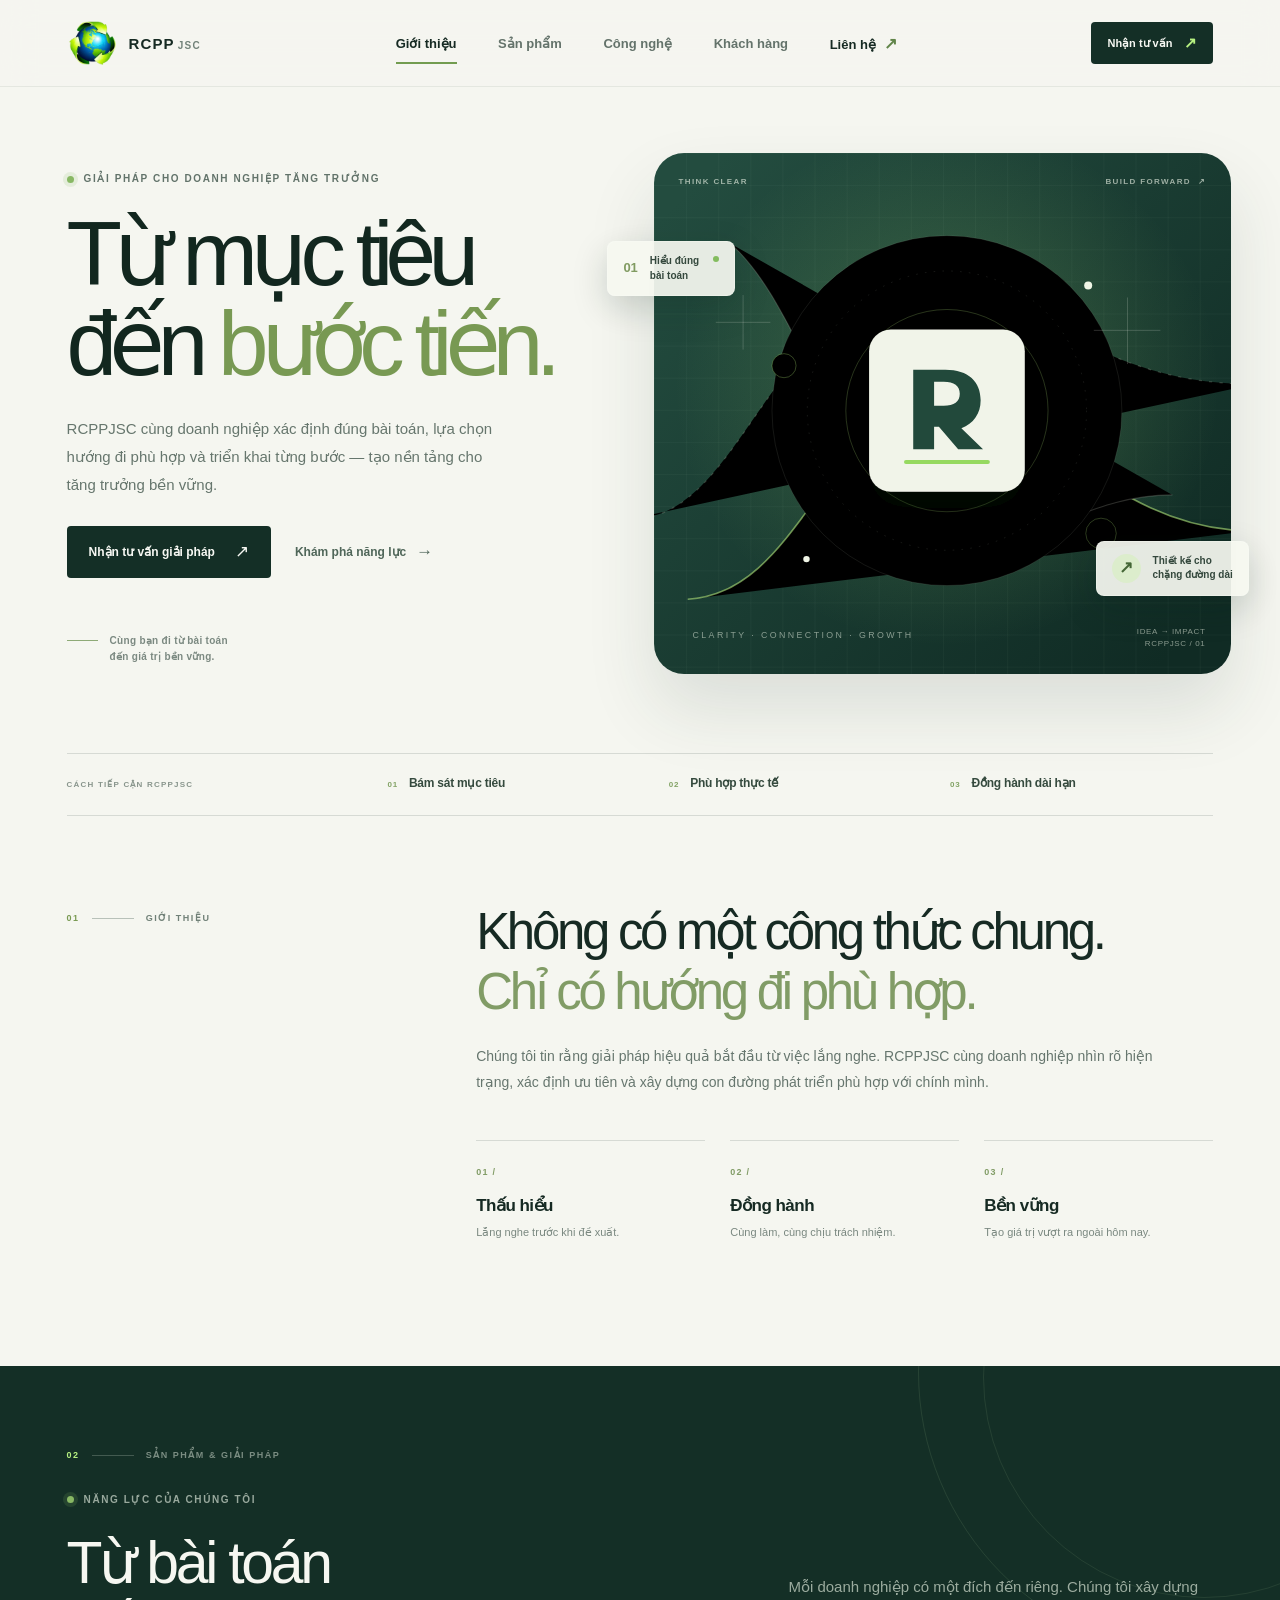
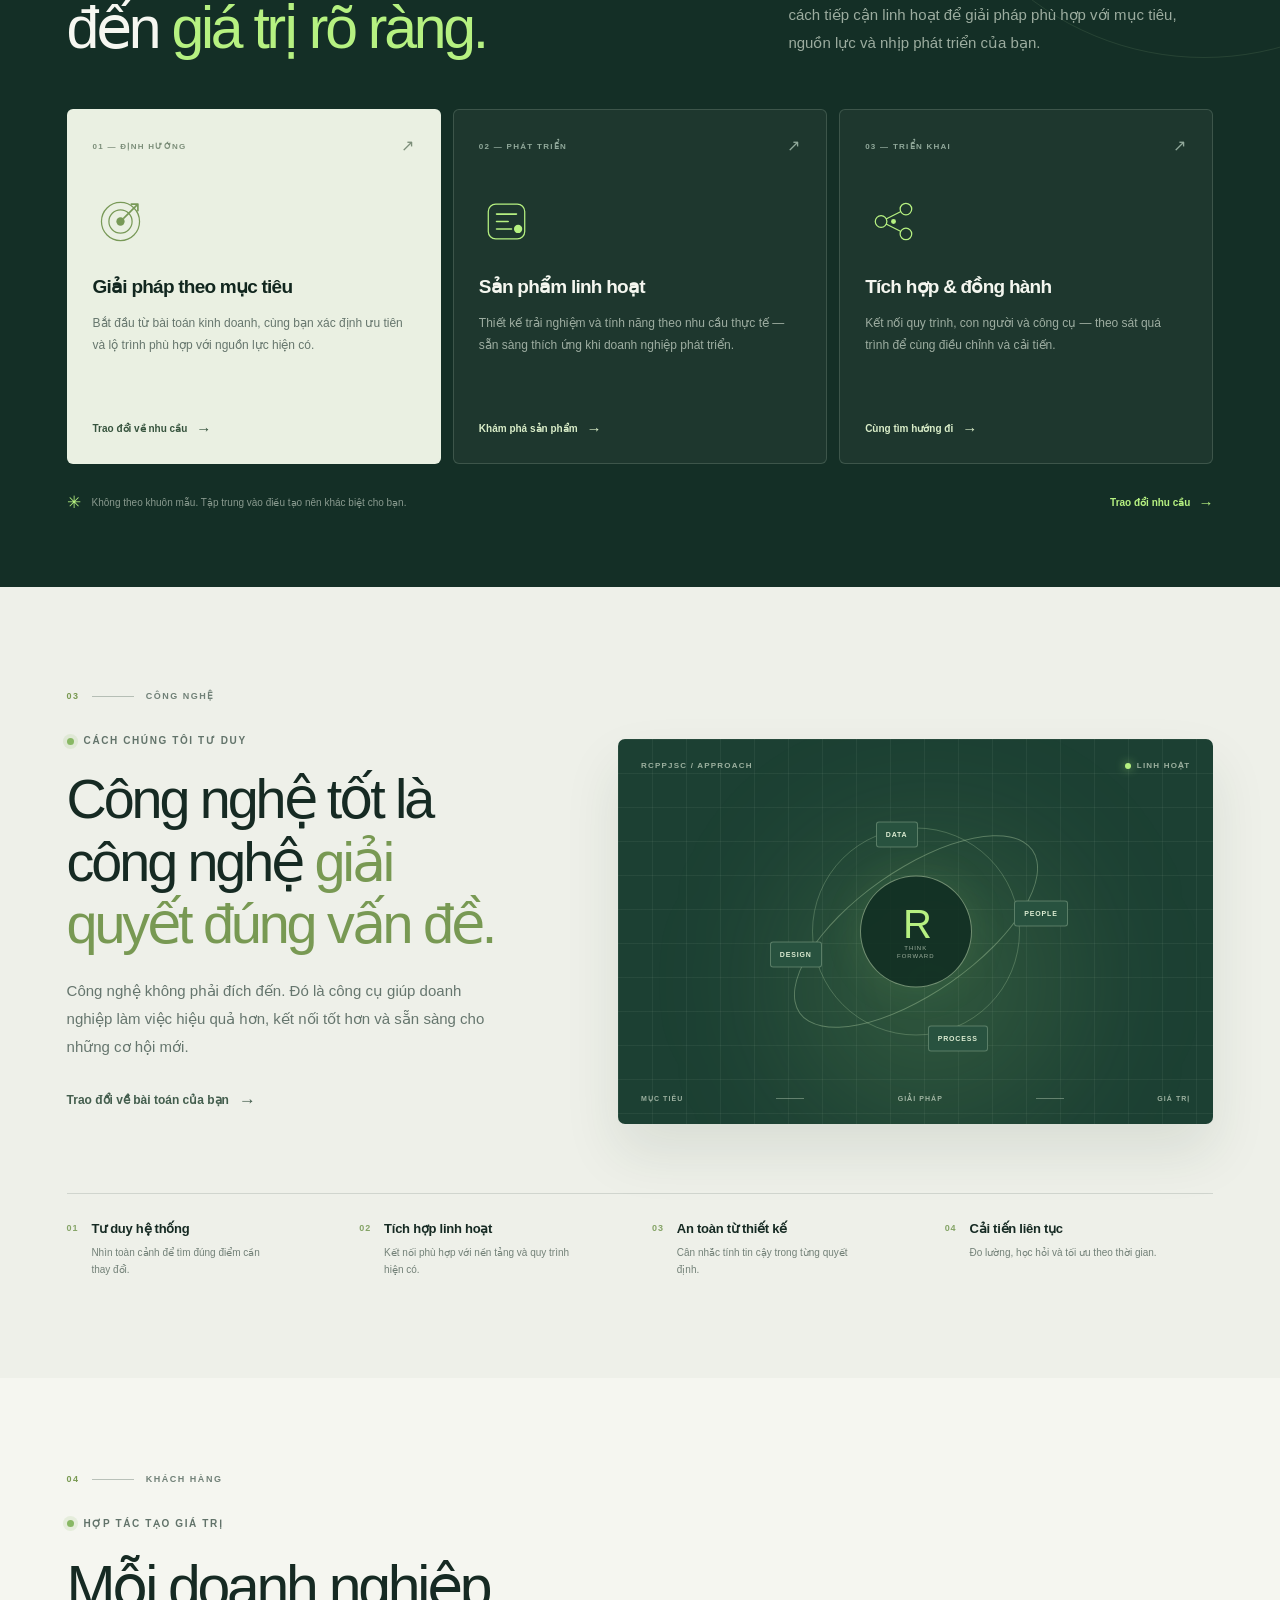
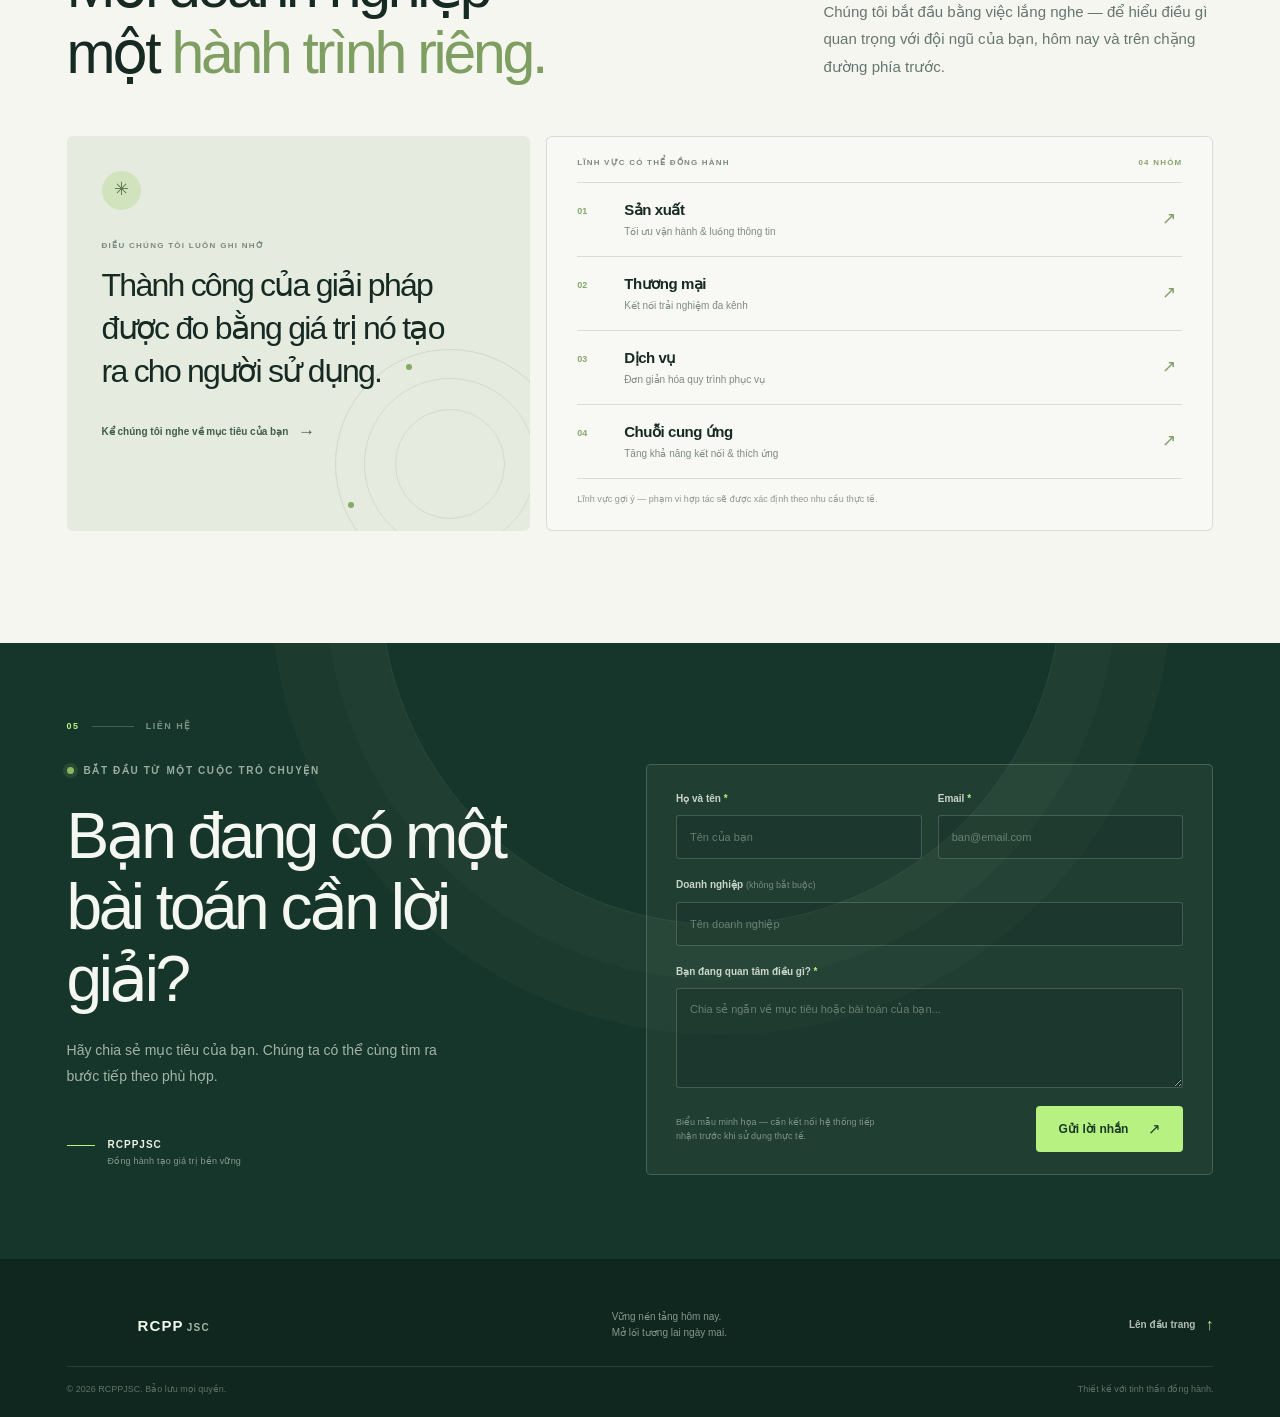
==== commit 8474ca92: "Add animated product gallery tabs Co-authored-by: arena-agent <297053741+arena-agent@users.noreply.g" ====
--- a/index.html
+++ b/index.html
@@ -317,6 +317,66 @@
 .solutions-footer-link span { font-size: 15px; transition: transform 180ms ease; }
 .solutions-footer-link:hover span { transform: translateX(4px); }
 .footer-spark { color: var(--lime); font-size: 17px; }
+
+/* Interactive product gallery */
+.solution-card-gallery { cursor: pointer; }
+.product-gallery-trigger {
+  align-self: flex-start;
+  padding: 0;
+  border: 0;
+  background: transparent;
+  font-family: inherit;
+  text-align: left;
+  cursor: pointer;
+}
+.product-dialog {
+  width: min(960px, calc(100vw - 32px));
+  max-height: min(90dvh, 860px);
+  margin: auto;
+  padding: 0;
+  overflow: hidden;
+  border: 1px solid rgba(235, 240, 228, 0.7);
+  border-radius: 14px;
+  background: var(--paper);
+  color: var(--ink);
+  box-shadow: 0 35px 110px rgba(6, 19, 13, 0.36);
+}
+.product-dialog[open] { animation: product-dialog-in 260ms cubic-bezier(.2,.75,.25,1) both; }
+.product-dialog::backdrop { background: rgba(7, 22, 15, 0.72); backdrop-filter: blur(7px); animation: product-backdrop-in 220ms ease both; }
+.product-dialog-shell { max-height: min(90dvh, 860px); overflow: auto; padding: clamp(22px, 4vw, 40px); scrollbar-color: #a9b89c transparent; scrollbar-width: thin; }
+.product-dialog-header { display: flex; align-items: flex-start; justify-content: space-between; gap: 22px; }
+.product-dialog-header .eyebrow { margin-bottom: 10px; }
+.product-dialog-header h2 { margin: 0; font-family: var(--font-display); font-size: clamp(28px, 4vw, 43px); font-weight: 600; letter-spacing: -0.055em; line-height: 1.1; }
+.product-dialog-close { width: 42px; height: 42px; display: grid; flex: 0 0 42px; place-items: center; margin-top: 2px; border: 1px solid var(--line); border-radius: 50%; background: transparent; color: var(--ink); font-size: 26px; line-height: 1; cursor: pointer; transition: background-color 180ms ease, transform 180ms ease; }
+.product-dialog-close:hover { transform: rotate(90deg); background: #e5eadf; }
+.product-dialog-intro { margin: 13px 0 22px; color: var(--muted); font-size: 12px; line-height: 1.75; }
+.product-filter-list { display: flex; flex-wrap: wrap; gap: 8px; padding-bottom: 15px; border-bottom: 1px solid var(--line); }
+.product-filter { min-height: 39px; display: inline-flex; align-items: center; gap: 10px; padding: 0 13px; border: 1px solid var(--line); border-radius: 999px; background: transparent; color: #55675c; font-size: 10px; font-weight: 700; white-space: nowrap; cursor: pointer; transition: color 180ms ease, background-color 180ms ease, border-color 180ms ease, transform 180ms ease; }
+.product-filter:hover { transform: translateY(-1px); border-color: #79975d; }
+.product-filter.is-selected { border-color: var(--green-dark); background: var(--green-dark); color: #f5f7f1; }
+.product-filter span { color: #82966f; font-size: 8px; }
+.product-filter.is-selected span { color: var(--lime); }
+.product-gallery { display: grid; grid-template-columns: repeat(2, minmax(0, 1fr)); gap: 14px; margin-top: 17px; transition: opacity 150ms ease, transform 150ms ease, filter 150ms ease; }
+.product-gallery.is-switching { transform: translateY(6px); filter: blur(2px); opacity: 0.12; }
+.product-tile { min-width: 0; overflow: hidden; border: 1px solid rgba(31, 56, 43, 0.12); border-radius: 8px; background: #fff; box-shadow: 0 7px 22px rgba(20, 42, 31, 0.045); }
+.product-tile[hidden] { display: none; }
+.product-tile.is-entering { animation: product-tile-in 430ms cubic-bezier(.2,.75,.25,1) both; animation-delay: var(--reveal-delay, 0ms); }
+.product-media { display: grid; place-items: center; overflow: hidden; aspect-ratio: 1.42; background: #f0eee3; }
+.product-media img { width: 100%; height: 100%; display: block; object-fit: contain; opacity: 0; transform: scale(.975); transition: opacity 320ms ease, transform 560ms cubic-bezier(.2,.75,.25,1); }
+.product-media img.is-loaded { opacity: 1; transform: scale(1); }
+.product-media--brand { background: #fff; }
+.product-media--photo { background: #17261d; }
+.product-media--spec, .product-media--concept, .product-media--layout { background: #f2edda; }
+.product-tile:hover .product-media img { transform: scale(1.025); }
+.product-tile-copy { padding: 14px 16px 17px; }
+.product-tile-meta { display: flex; align-items: center; justify-content: space-between; gap: 10px; color: #859579; font-size: 8px; font-weight: 700; letter-spacing: 0.14em; }
+.product-tile-meta span:last-child { color: #a3afa0; }
+.product-tile-copy h3 { margin: 7px 0 3px; font-family: var(--font-display); font-size: 15px; font-weight: 700; letter-spacing: -0.03em; line-height: 1.35; }
+.product-tile-copy p { margin: 0; color: #77837a; font-size: 10px; line-height: 1.65; }
+.product-gallery-status { min-height: 14px; margin: 12px 0 0; color: #869287; font-size: 9px; }
+@keyframes product-dialog-in { from { opacity: 0; transform: translateY(18px) scale(.985); } to { opacity: 1; transform: translateY(0) scale(1); } }
+@keyframes product-backdrop-in { from { opacity: 0; } to { opacity: 1; } }
+@keyframes product-tile-in { from { opacity: 0; transform: translateY(13px) scale(.985); } to { opacity: 1; transform: translateY(0) scale(1); } }
 
 /* Technology */
 .technology-section { padding: 102px 0 100px; background: #eef0e9; }
@@ -532,6 +592,13 @@
   .section-heading h2, .tech-copy h2 { font-size: clamp(36px, 8vw, 51px); }
   .section-lead { max-width: 560px; font-size: 13px; }
   .solution-grid { grid-template-columns: 1fr; gap: 10px; }
+  .product-dialog { width: calc(100vw - 24px); max-height: calc(100dvh - 24px); }
+  .product-dialog-shell { max-height: calc(100dvh - 24px); padding: 24px; }
+  .product-dialog-header h2 { font-size: clamp(28px, 6.5vw, 38px); }
+  .product-filter-list { flex-wrap: nowrap; overflow-x: auto; scrollbar-width: none; }
+  .product-filter-list::-webkit-scrollbar { display: none; }
+  .product-gallery { gap: 10px; }
+  .product-tile-copy { padding: 12px; }
   .solution-card { min-height: 0; padding: 22px 22px 20px; }
   .solution-icon { margin: 26px 0 15px; }
   .solution-card > p { max-width: 470px; margin-bottom: 18px; }
@@ -583,6 +650,17 @@
   .value-item p { font-size: 10px; }
   .section-index { margin-bottom: 24px; font-size: 8px; }
   .section-heading h2, .tech-copy h2 { font-size: 37px; }
+  .product-dialog { width: 100vw; max-width: none; height: 100dvh; max-height: 100dvh; border: 0; border-radius: 0; }
+  .product-dialog-shell { height: 100dvh; max-height: 100dvh; padding: 20px 16px max(20px, env(safe-area-inset-bottom)); }
+  .product-dialog-header h2 { font-size: 29px; }
+  .product-dialog-close { width: 38px; height: 38px; flex-basis: 38px; }
+  .product-dialog-intro { margin-bottom: 17px; font-size: 11px; }
+  .product-filter-list { gap: 6px; margin-right: -16px; padding-right: 16px; }
+  .product-filter { min-height: 36px; gap: 7px; padding-inline: 11px; font-size: 9px; }
+  .product-gallery { grid-template-columns: 1fr; gap: 12px; }
+  .product-media { aspect-ratio: 1.55; }
+  .product-media--photo { aspect-ratio: 1.2; }
+  .product-tile-copy h3 { font-size: 14px; }
   .solution-card h3 { font-size: 17px; }
   .tech-visual { min-height: 310px; }
   .tech-orbit { transform: translate(-50%, -50%) scale(.84); }
@@ -759,14 +837,14 @@
             <a href="#lien-he" class="card-link" aria-label="Trao đổi về giải pháp theo mục tiêu">Trao đổi về nhu cầu <span aria-hidden="true">→</span></a>
           </article>
 
-          <article class="solution-card">
+          <article class="solution-card solution-card-gallery">
             <div class="card-topline"><span>02 — PHÁT TRIỂN</span><span class="card-arrow" aria-hidden="true">↗</span></div>
             <div class="solution-icon icon-product" aria-hidden="true">
               <svg viewBox="0 0 64 64" fill="none"><rect x="10" y="11" width="44" height="42" rx="9" stroke="currentColor" stroke-width="1.5"/><path d="M20 23h24M20 32h14M20 41h18" stroke="currentColor" stroke-width="2" stroke-linecap="round"/><circle cx="46" cy="41" r="5" fill="#B6F181"/></svg>
             </div>
             <h3>Sản phẩm linh hoạt</h3>
             <p>Thiết kế trải nghiệm và tính năng theo nhu cầu thực tế — sẵn sàng thích ứng khi doanh nghiệp phát triển.</p>
-            <a href="#lien-he" class="card-link" aria-label="Tìm hiểu về sản phẩm linh hoạt">Tìm hiểu thêm <span aria-hidden="true">→</span></a>
+            <button class="card-link product-gallery-trigger" type="button" aria-label="Mở danh mục sản phẩm HOT" aria-haspopup="dialog" aria-controls="product-gallery-dialog">Khám phá sản phẩm <span aria-hidden="true">→</span></button>
           </article>
 
           <article class="solution-card">
@@ -782,6 +860,81 @@
         <div class="solutions-footer"><div class="solutions-footer-note"><span class="footer-spark" aria-hidden="true">✳</span><span>Không theo khuôn mẫu. Tập trung vào điều tạo nên khác biệt cho bạn.</span></div><a class="solutions-footer-link" href="#lien-he">Trao đổi nhu cầu <span aria-hidden="true">→</span></a></div>
       </div>
     </section>
+
+    <dialog class="product-dialog" id="product-gallery-dialog" aria-labelledby="product-dialog-title" aria-describedby="product-dialog-intro">
+      <div class="product-dialog-shell">
+        <header class="product-dialog-header">
+          <div>
+            <p class="eyebrow"><span class="eyebrow-dot"></span> DANH MỤC SẢN PHẨM</p>
+            <h2 id="product-dialog-title">Sản phẩm & bao bì HOT</h2>
+          </div>
+          <button class="product-dialog-close" type="button" aria-label="Đóng danh mục sản phẩm" autofocus>×</button>
+        </header>
+        <p class="product-dialog-intro" id="product-dialog-intro">Chọn một danh mục để xem sản phẩm, quy cách và hình ảnh bao bì.</p>
+
+        <div class="product-filter-list" role="tablist" aria-label="Lọc danh mục sản phẩm">
+          <button class="product-filter is-selected" id="product-filter-all" type="button" role="tab" aria-selected="true" aria-controls="product-gallery" tabindex="0" data-product-filter="all">Tất cả <span>05</span></button>
+          <button class="product-filter" id="product-filter-durian" type="button" role="tab" aria-selected="false" aria-controls="product-gallery" tabindex="-1" data-product-filter="durian">Sầu riêng <span>01</span></button>
+          <button class="product-filter" id="product-filter-box" type="button" role="tab" aria-selected="false" aria-controls="product-gallery" tabindex="-1" data-product-filter="box">Hộp 11 kg <span>02</span></button>
+          <button class="product-filter" id="product-filter-design" type="button" role="tab" aria-selected="false" aria-controls="product-gallery" tabindex="-1" data-product-filter="design">Thiết kế bao bì <span>02</span></button>
+          <button class="product-filter" id="product-filter-brand" type="button" role="tab" aria-selected="false" aria-controls="product-gallery" tabindex="-1" data-product-filter="brand">Thương hiệu <span>01</span></button>
+        </div>
+
+        <div class="product-gallery" id="product-gallery" role="tabpanel" aria-labelledby="product-filter-all" aria-live="polite">
+          <article class="product-tile" data-categories="brand">
+            <div class="product-media product-media--brand">
+              <img src="[data-uri]" data-src="assets/products/hot-brand.webp" alt="Logo HOT Durian Export màu xanh và vàng" width="500" height="500" loading="lazy" decoding="async">
+            </div>
+            <div class="product-tile-copy">
+              <div class="product-tile-meta"><span>THƯƠNG HIỆU</span><span>01</span></div>
+              <h3>HOT Durian Export</h3>
+              <p>Nhận diện thương hiệu cho dòng sầu riêng xuất khẩu.</p>
+            </div>
+          </article>
+          <article class="product-tile" data-categories="durian">
+            <div class="product-media product-media--photo">
+              <img src="[data-uri]" data-src="assets/products/durian-crates.webp" alt="Thùng sầu riêng HOT xếp tại khu vực đóng gói" width="480" height="853" loading="lazy" decoding="async">
+            </div>
+            <div class="product-tile-copy">
+              <div class="product-tile-meta"><span>SẢN PHẨM TƯƠI</span><span>02</span></div>
+              <h3>Sầu riêng đóng thùng</h3>
+              <p>Hình ảnh sản phẩm và quy cách đóng gói thực tế.</p>
+            </div>
+          </article>
+          <article class="product-tile" data-categories="box">
+            <div class="product-media product-media--spec">
+              <img src="[data-uri]" data-src="assets/products/box-specification.webp" alt="Minh họa kích thước hộp sầu riêng 11 kg" width="374" height="280" loading="lazy" decoding="async">
+            </div>
+            <div class="product-tile-copy">
+              <div class="product-tile-meta"><span>QUY CÁCH</span><span>03</span></div>
+              <h3>Hộp carton 11 kg</h3>
+              <p>Bản minh họa kích thước và cấu trúc hộp đóng gói.</p>
+            </div>
+          </article>
+          <article class="product-tile" data-categories="box design">
+            <div class="product-media product-media--concept">
+              <img src="[data-uri]" data-src="assets/products/packaging-concept.webp" alt="Phối cảnh thiết kế bao bì sầu riêng HOT và thông tin sản phẩm" width="900" height="600" loading="lazy" decoding="async">
+            </div>
+            <div class="product-tile-copy">
+              <div class="product-tile-meta"><span>THIẾT KẾ BAO BÌ</span><span>04</span></div>
+              <h3>Phối cảnh bao bì HOT</h3>
+              <p>Thiết kế hộp xuất khẩu với thông tin sản phẩm và nhận diện đồng bộ.</p>
+            </div>
+          </article>
+          <article class="product-tile" data-categories="design">
+            <div class="product-media product-media--layout">
+              <img src="[data-uri]" data-src="assets/products/carton-layout.webp" alt="Bản khai triển các mặt thùng carton HOT" width="1000" height="418" loading="lazy" decoding="async">
+            </div>
+            <div class="product-tile-copy">
+              <div class="product-tile-meta"><span>KẾT CẤU HỘP</span><span>05</span></div>
+              <h3>Bản khai triển thùng carton</h3>
+              <p>Bố cục mặt hộp phục vụ thiết kế, kiểm tra và in ấn.</p>
+            </div>
+          </article>
+        </div>
+        <p class="product-gallery-status" id="product-gallery-status" role="status" aria-live="polite"></p>
+      </div>
+    </dialog>
 
     <section class="technology-section" id="cong-nghe" aria-labelledby="technology-title">
       <div class="container">
@@ -962,6 +1115,121 @@
   }
 });
 
+const productDialog = document.querySelector('#product-gallery-dialog');
+const productDialogTrigger = document.querySelector('.product-gallery-trigger');
+const productCard = document.querySelector('.solution-card-gallery');
+const productGallery = document.querySelector('#product-gallery');
+const productStatus = document.querySelector('#product-gallery-status');
+const productCloseButton = document.querySelector('.product-dialog-close');
+const productFilters = [...document.querySelectorAll('.product-filter')];
+const productTiles = [...document.querySelectorAll('.product-tile')];
+let productFilterTimer;
+
+function applyProductFilter(selectedFilter, animate = true, loadImages = true) {
+  if (!productGallery || !selectedFilter) return;
+  window.clearTimeout(productFilterTimer);
+
+  const updateGallery = () => {
+    productFilters.forEach((filter) => {
+      const isSelected = filter === selectedFilter;
+      filter.classList.toggle('is-selected', isSelected);
+      filter.setAttribute('aria-selected', String(isSelected));
+      filter.tabIndex = isSelected ? 0 : -1;
+    });
+
+    const category = selectedFilter.dataset.productFilter;
+    const visibleTiles = [];
+    productTiles.forEach((tile) => {
+      const categories = tile.dataset.categories.split(/\s+/);
+      const isVisible = category === 'all' || categories.includes(category);
+      tile.hidden = !isVisible;
+      tile.classList.remove('is-entering');
+      if (isVisible) {
+        const image = tile.querySelector('img[data-src]');
+        if (loadImages && image) {
+          if (image.dataset.loaded !== 'true') {
+            const revealImage = () => image.classList.add('is-loaded');
+            image.addEventListener('load', revealImage, { once: true });
+            image.addEventListener('error', revealImage, { once: true });
+            image.dataset.loaded = 'true';
+            image.src = image.dataset.src;
+          } else if (image.complete) {
+            image.classList.add('is-loaded');
+          }
+        }
+        visibleTiles.push(tile);
+      }
+    });
+
+    productGallery.setAttribute('aria-labelledby', selectedFilter.id);
+    if (productStatus) productStatus.textContent = `Hiển thị ${visibleTiles.length} sản phẩm`;
+
+    window.requestAnimationFrame(() => {
+      visibleTiles.forEach((tile, index) => {
+        tile.style.setProperty('--reveal-delay', `${Math.min(index * 55, 220)}ms`);
+        if (animate) tile.classList.add('is-entering');
+      });
+      productGallery.classList.remove('is-switching');
+    });
+  };
+
+  if (!animate) {
+    updateGallery();
+    return;
+  }
+
+  productGallery.classList.add('is-switching');
+  productFilterTimer = window.setTimeout(updateGallery, 130);
+}
+
+function openProductGallery() {
+  if (!productDialog) return;
+  if (typeof productDialog.showModal === 'function') {
+    if (!productDialog.open) productDialog.showModal();
+  } else {
+    productDialog.setAttribute('open', '');
+  }
+  const activeFilter = productFilters.find((filter) => filter.getAttribute('aria-selected') === 'true') || productFilters[0];
+  applyProductFilter(activeFilter, true);
+}
+
+function closeProductGallery() {
+  if (!productDialog) return;
+  if (typeof productDialog.close === 'function') productDialog.close();
+  else productDialog.removeAttribute('open');
+}
+
+productDialogTrigger?.addEventListener('click', openProductGallery);
+productCard?.addEventListener('click', (event) => {
+  if (event.target instanceof Element && event.target.closest('button, a')) return;
+  openProductGallery();
+});
+productCloseButton?.addEventListener('click', closeProductGallery);
+productDialog?.addEventListener('click', (event) => {
+  if (event.target === productDialog) closeProductGallery();
+});
+productDialog?.addEventListener('close', () => {
+  productGallery?.classList.remove('is-switching');
+  productDialogTrigger?.focus({ preventScroll: true });
+});
+
+productFilters.forEach((filter, index) => {
+  filter.addEventListener('click', () => applyProductFilter(filter));
+  filter.addEventListener('keydown', (event) => {
+    let nextIndex = index;
+    if (event.key === 'ArrowRight') nextIndex = (index + 1) % productFilters.length;
+    else if (event.key === 'ArrowLeft') nextIndex = (index - 1 + productFilters.length) % productFilters.length;
+    else if (event.key === 'Home') nextIndex = 0;
+    else if (event.key === 'End') nextIndex = productFilters.length - 1;
+    else return;
+    event.preventDefault();
+    productFilters[nextIndex].focus();
+    applyProductFilter(productFilters[nextIndex]);
+  });
+});
+
+if (productFilters.length) applyProductFilter(productFilters[0], false, false);
+
   </script>
 </body>
 </html>
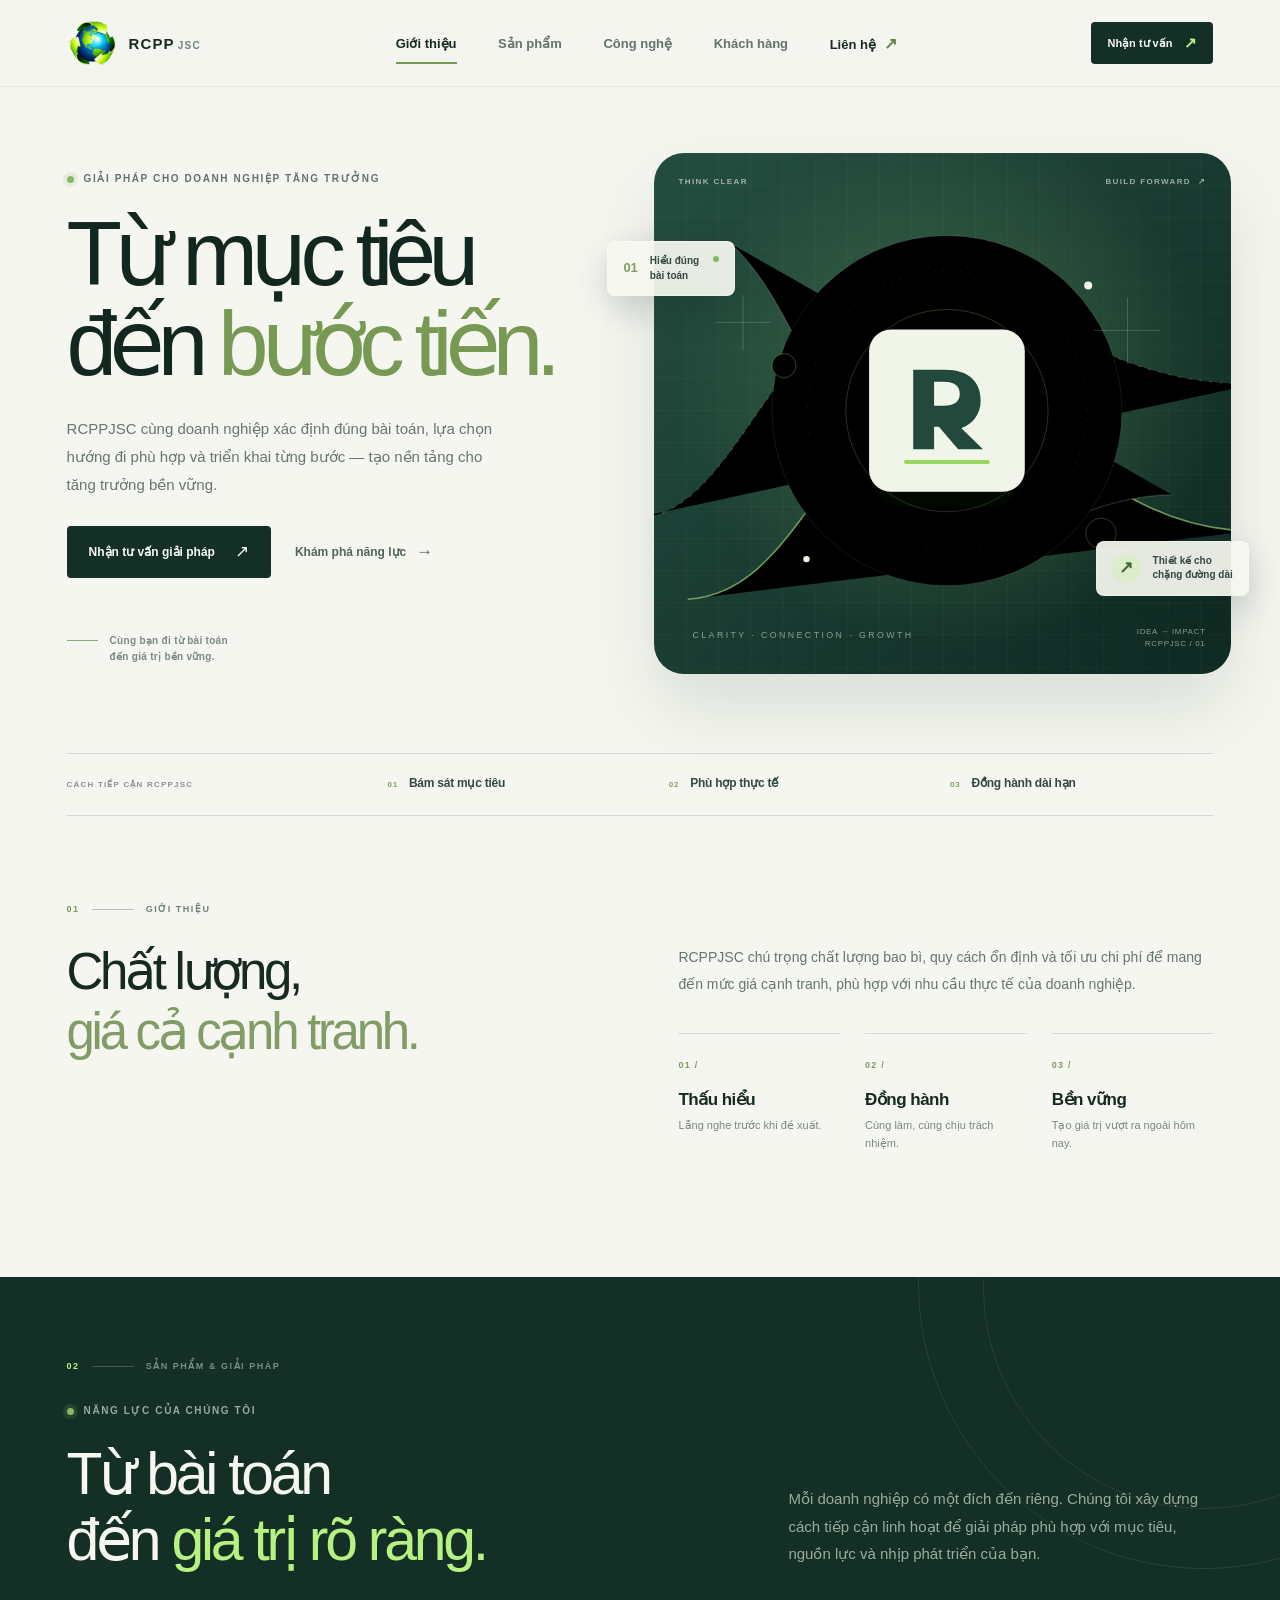
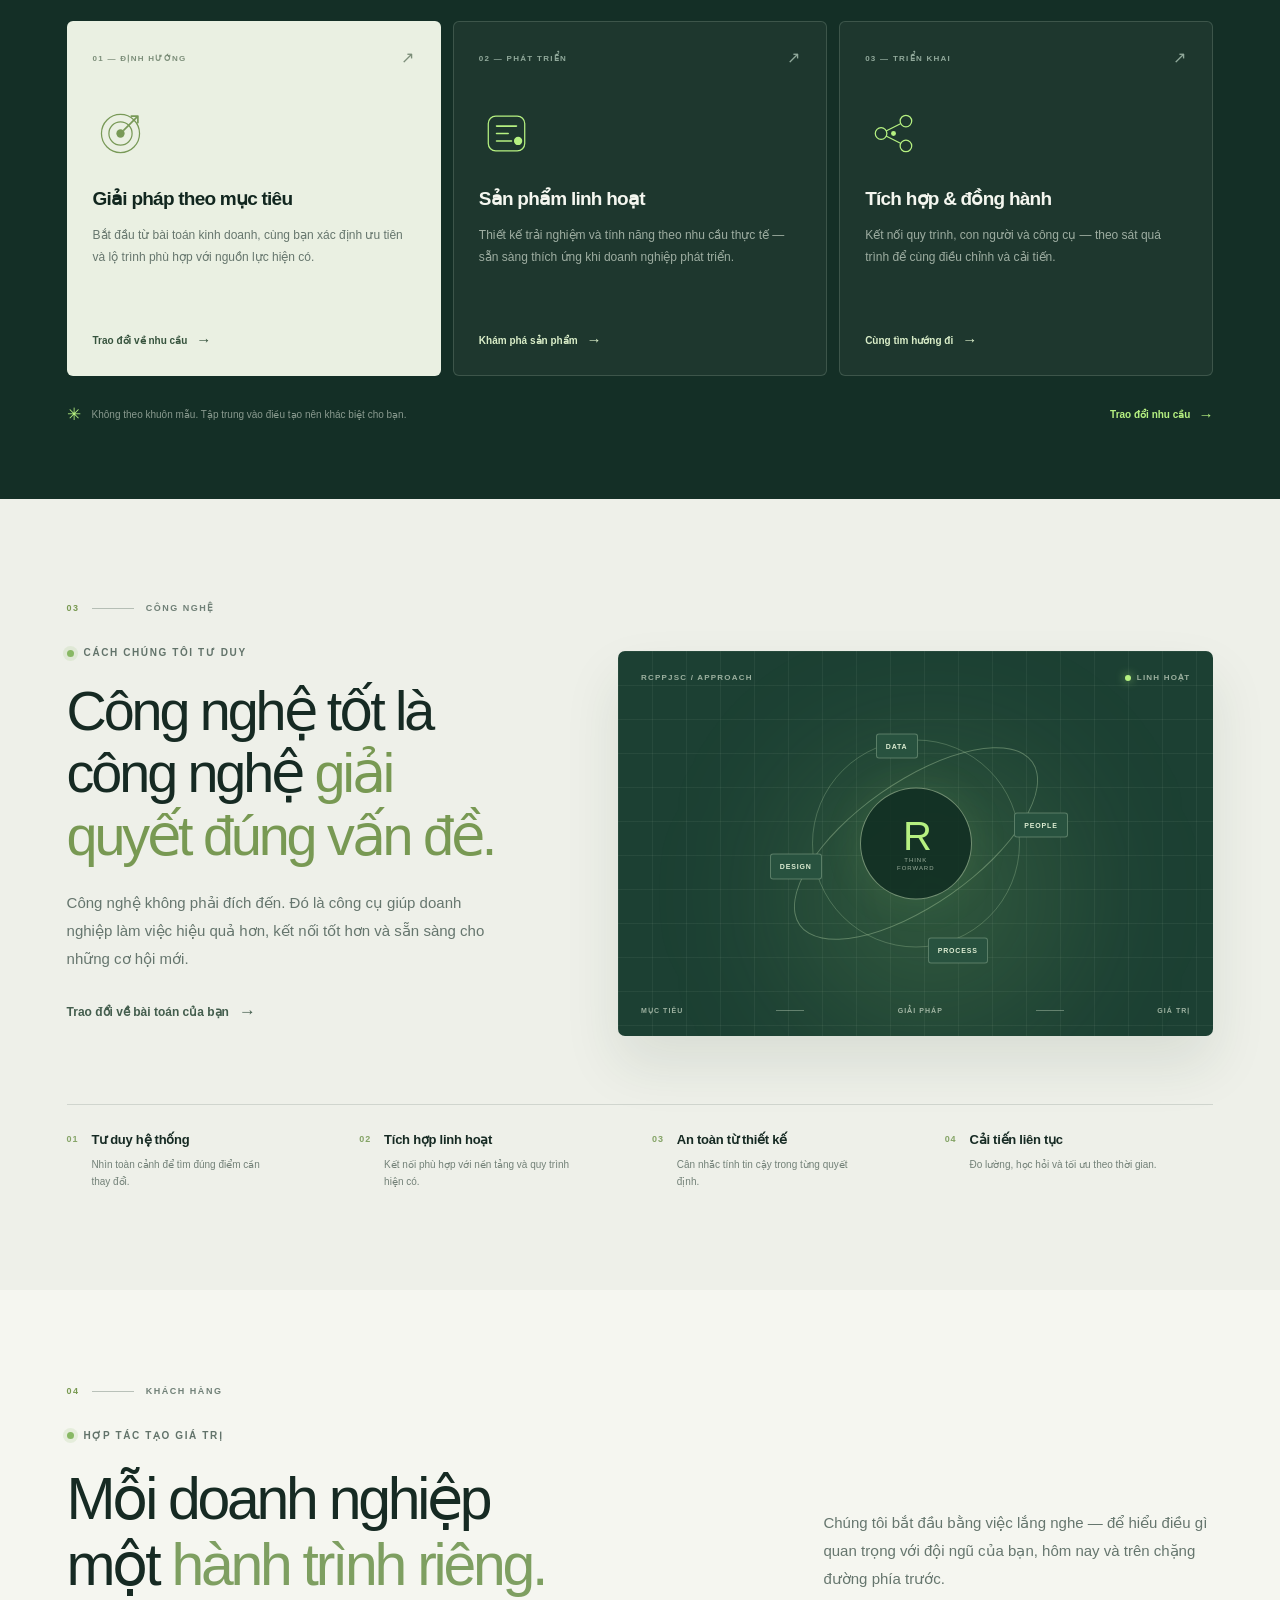
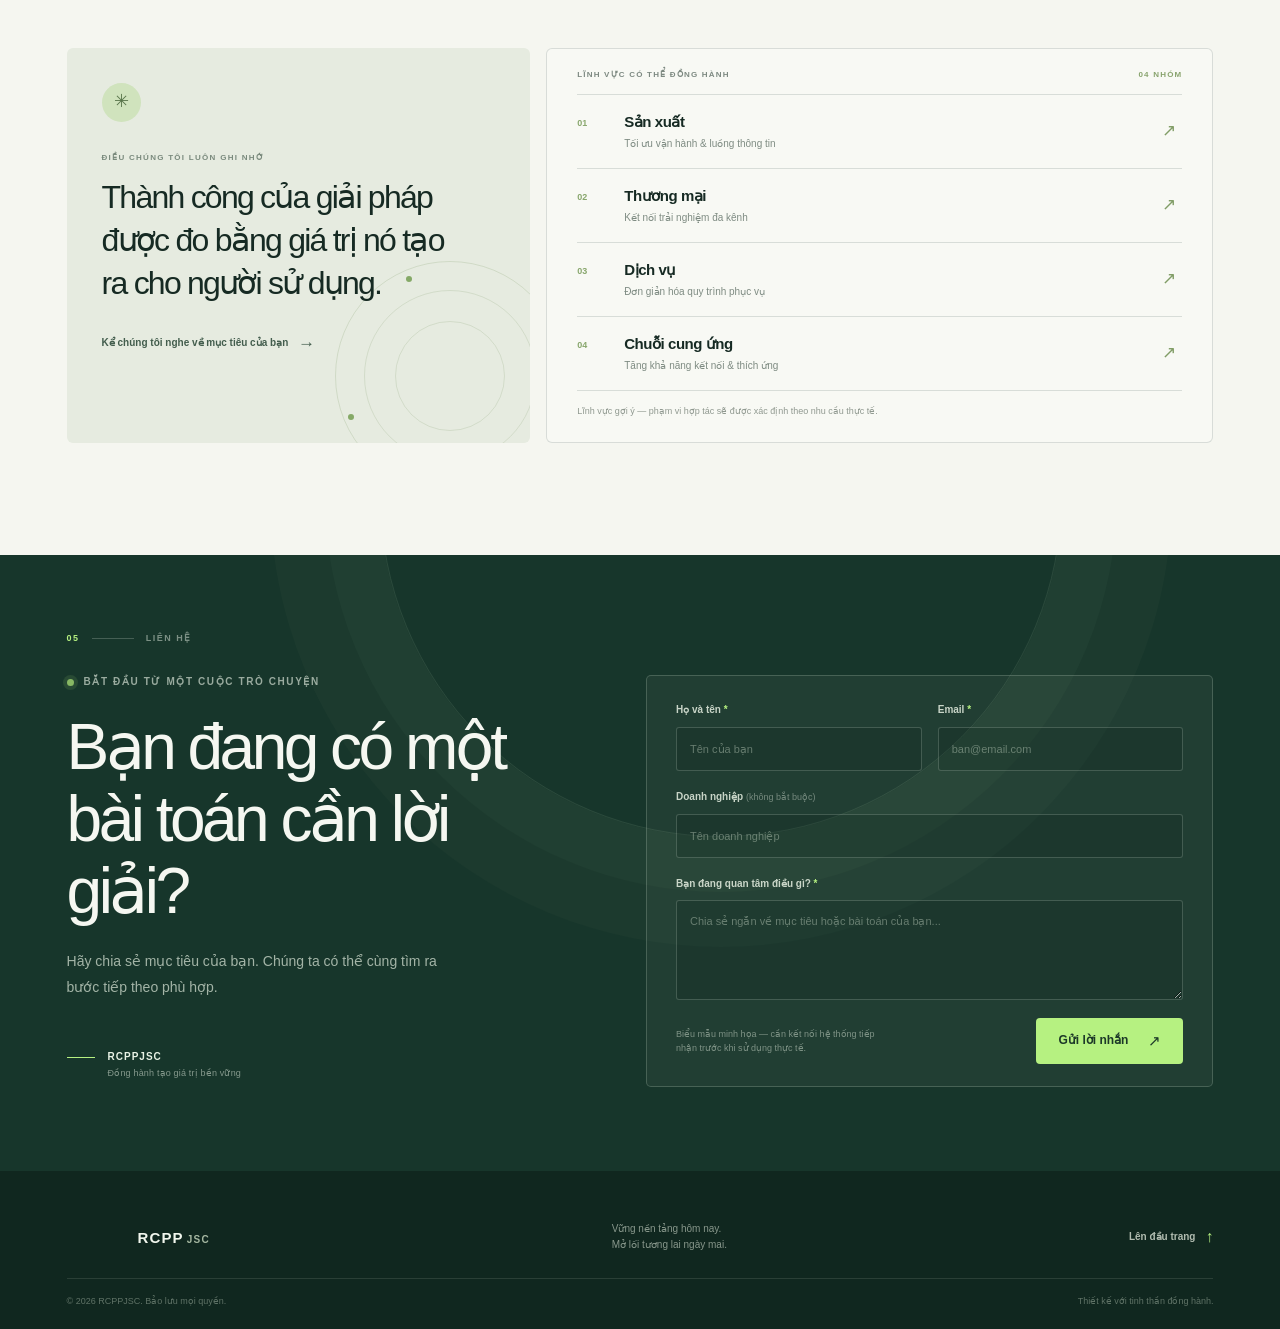
==== commit 56f9457c: "Update quality message and add factory photos Co-authored-by: arena-agent <297053741+arena-agent@use" ====
--- a/index.html
+++ b/index.html
@@ -261,11 +261,13 @@
 .landing-proof-item { display: flex; align-items: center; gap: 11px; }
 .landing-proof-item > span { color: #83a366; font-size: 8px; font-weight: 700; letter-spacing: 0.1em; }
 .landing-proof-item strong { color: #354a3e; font-family: var(--font-display); font-size: 12px; font-weight: 600; letter-spacing: -0.02em; }
-.intro-summary { display: grid; grid-template-columns: 0.4fr 1fr; gap: 10%; padding-top: 86px; padding-bottom: 125px; border-top: 0; }
-.intro-summary .section-index { margin-top: 9px; align-self: start; }
-.intro-summary-main h2 { margin: 0; font-family: var(--font-display); font-size: clamp(32px, 4vw, 51px); font-weight: 500; letter-spacing: -0.065em; line-height: 1.18; }
-.intro-summary-main h2 span { color: #819c66; }
-.intro-summary-main > p { max-width: 700px; margin: 20px 0 44px; color: var(--muted); font-size: 14px; line-height: 1.9; }
+.intro-summary { display: grid; grid-template-columns: minmax(0, 1fr) minmax(0, 1fr); align-items: start; gap: clamp(32px, 6vw, 90px); padding-top: 86px; padding-bottom: 125px; border-top: 0; }
+.intro-summary-heading { min-width: 0; }
+.intro-summary-heading .section-index { margin: 0 0 25px; }
+.intro-summary-heading h2 { max-width: 520px; margin: 0; font-family: var(--font-display); font-size: clamp(32px, 4vw, 51px); font-weight: 500; letter-spacing: -0.065em; line-height: 1.18; }
+.intro-summary-heading h2 span { color: #819c66; }
+.intro-summary-main { min-width: 0; padding-top: 42px; }
+.intro-summary-main > p { max-width: 700px; margin: 0 0 36px; color: var(--muted); font-size: 14px; line-height: 1.9; }
 .values-row { display: grid; grid-template-columns: repeat(3, 1fr); gap: 25px; }
 .value-item { padding-top: 17px; border-top: 1px solid var(--line); }
 .value-number { color: #819c66; font-size: 9px; font-weight: 700; letter-spacing: 0.14em; }
@@ -366,6 +368,10 @@
 .product-media img.is-loaded { opacity: 1; transform: scale(1); }
 .product-media--brand { background: #fff; }
 .product-media--photo { background: #17261d; }
+.product-media--factory-portrait { aspect-ratio: 1.15; background: #332d24; }
+.product-media--factory-portrait img, .product-media--factory-wide img { object-fit: cover; }
+.product-media--factory-portrait img { object-position: center 58%; }
+.product-media--factory-wide { aspect-ratio: 1.6; background: #332d24; }
 .product-media--spec, .product-media--concept, .product-media--layout { background: #f2edda; }
 .product-tile:hover .product-media img { transform: scale(1.025); }
 .product-tile-copy { padding: 14px 16px 17px; }
@@ -583,8 +589,9 @@
   .landing-proof-item strong { font-size: 10px; }
   .intro-summary { grid-template-columns: 1fr; gap: 9px; padding-top: 55px; padding-bottom: 75px; }
   .intro-summary .section-index { margin-bottom: 8px; }
-  .intro-summary-main h2 { font-size: clamp(33px, 7vw, 46px); }
-  .intro-summary-main > p { margin: 17px 0 30px; }
+  .intro-summary-main { padding-top: 0; }
+  .intro-summary-heading h2 { font-size: clamp(33px, 7vw, 46px); }
+  .intro-summary-main > p { margin: 0 0 30px; }
   .values-row { gap: 16px; }
   .solutions-section { padding: 67px 0 54px; }
   .section-heading { align-items: flex-start; flex-direction: column; gap: 18px; }
@@ -642,7 +649,7 @@
   .note-icon { width: 24px; height: 24px; }
   .art-coordinate { right: 13px; bottom: 14px; font-size: 6px; }
   .intro-summary { padding-top: 47px; padding-bottom: 62px; }
-  .intro-summary-main h2 { font-size: 32px; }
+  .intro-summary-heading h2 { font-size: 32px; }
   .values-row { grid-template-columns: 1fr; gap: 13px; }
   .value-item { display: grid; grid-template-columns: 46px 1fr; column-gap: 8px; padding-top: 12px; }
   .value-number { grid-row: span 2; padding-top: 4px; }
@@ -660,6 +667,8 @@
   .product-gallery { grid-template-columns: 1fr; gap: 12px; }
   .product-media { aspect-ratio: 1.55; }
   .product-media--photo { aspect-ratio: 1.2; }
+  .product-media--factory-portrait { aspect-ratio: 1.15; }
+  .product-media--factory-wide { aspect-ratio: 1.6; }
   .product-tile-copy h3 { font-size: 14px; }
   .solution-card h3 { font-size: 17px; }
   .tech-visual { min-height: 310px; }
@@ -790,10 +799,12 @@
       </div>
 
       <div class="container intro-summary">
-        <div class="section-index"><span>01</span><span class="index-rule"></span><span>GIỚI THIỆU</span></div>
+        <div class="intro-summary-heading">
+          <div class="section-index"><span>01</span><span class="index-rule"></span><span>GIỚI THIỆU</span></div>
+          <h2>Chất lượng,<br><span>giá cả cạnh tranh.</span></h2>
+        </div>
         <div class="intro-summary-main">
-          <h2>Không có một công thức chung.<br><span>Chỉ có hướng đi phù hợp.</span></h2>
-          <p>Chúng tôi tin rằng giải pháp hiệu quả bắt đầu từ việc lắng nghe. RCPPJSC cùng doanh nghiệp nhìn rõ hiện trạng, xác định ưu tiên và xây dựng con đường phát triển phù hợp với chính mình.</p>
+          <p>RCPPJSC chú trọng chất lượng bao bì, quy cách ổn định và tối ưu chi phí để mang đến mức giá cạnh tranh, phù hợp với nhu cầu thực tế của doanh nghiệp.</p>
           <div class="values-row">
             <article class="value-item">
               <span class="value-number">01 /</span>
@@ -844,7 +855,7 @@
             </div>
             <h3>Sản phẩm linh hoạt</h3>
             <p>Thiết kế trải nghiệm và tính năng theo nhu cầu thực tế — sẵn sàng thích ứng khi doanh nghiệp phát triển.</p>
-            <button class="card-link product-gallery-trigger" type="button" aria-label="Mở danh mục sản phẩm HOT" aria-haspopup="dialog" aria-controls="product-gallery-dialog">Khám phá sản phẩm <span aria-hidden="true">→</span></button>
+            <button class="card-link product-gallery-trigger" type="button" aria-label="Mở thư viện sản phẩm, bao bì và nhà xưởng" aria-haspopup="dialog" aria-controls="product-gallery-dialog">Khám phá sản phẩm <span aria-hidden="true">→</span></button>
           </article>
 
           <article class="solution-card">
@@ -866,24 +877,25 @@
         <header class="product-dialog-header">
           <div>
             <p class="eyebrow"><span class="eyebrow-dot"></span> DANH MỤC SẢN PHẨM</p>
-            <h2 id="product-dialog-title">Sản phẩm & bao bì HOT</h2>
+            <h2 id="product-dialog-title">Sản phẩm, bao bì & sản xuất</h2>
           </div>
           <button class="product-dialog-close" type="button" aria-label="Đóng danh mục sản phẩm" autofocus>×</button>
         </header>
-        <p class="product-dialog-intro" id="product-dialog-intro">Chọn một danh mục để xem sản phẩm, quy cách và hình ảnh bao bì.</p>
+        <p class="product-dialog-intro" id="product-dialog-intro">Chọn một danh mục để xem sản phẩm, quy cách bao bì và hình ảnh thực tế tại xưởng.</p>
 
         <div class="product-filter-list" role="tablist" aria-label="Lọc danh mục sản phẩm">
-          <button class="product-filter is-selected" id="product-filter-all" type="button" role="tab" aria-selected="true" aria-controls="product-gallery" tabindex="0" data-product-filter="all">Tất cả <span>05</span></button>
+          <button class="product-filter is-selected" id="product-filter-all" type="button" role="tab" aria-selected="true" aria-controls="product-gallery" tabindex="0" data-product-filter="all">Tất cả <span>07</span></button>
           <button class="product-filter" id="product-filter-durian" type="button" role="tab" aria-selected="false" aria-controls="product-gallery" tabindex="-1" data-product-filter="durian">Sầu riêng <span>01</span></button>
           <button class="product-filter" id="product-filter-box" type="button" role="tab" aria-selected="false" aria-controls="product-gallery" tabindex="-1" data-product-filter="box">Hộp 11 kg <span>02</span></button>
           <button class="product-filter" id="product-filter-design" type="button" role="tab" aria-selected="false" aria-controls="product-gallery" tabindex="-1" data-product-filter="design">Thiết kế bao bì <span>02</span></button>
+          <button class="product-filter" id="product-filter-production" type="button" role="tab" aria-selected="false" aria-controls="product-gallery" tabindex="-1" data-product-filter="production">Sản xuất <span>02</span></button>
           <button class="product-filter" id="product-filter-brand" type="button" role="tab" aria-selected="false" aria-controls="product-gallery" tabindex="-1" data-product-filter="brand">Thương hiệu <span>01</span></button>
         </div>
 
         <div class="product-gallery" id="product-gallery" role="tabpanel" aria-labelledby="product-filter-all" aria-live="polite">
           <article class="product-tile" data-categories="brand">
             <div class="product-media product-media--brand">
-              <img src="[data-uri]" data-src="assets/products/hot-brand.webp" alt="Logo HOT Durian Export màu xanh và vàng" width="500" height="500" loading="lazy" decoding="async">
+              <img src="[data-uri]" data-src="[data-uri]" alt="Logo HOT Durian Export màu xanh và vàng" width="500" height="500" loading="lazy" decoding="async">
             </div>
             <div class="product-tile-copy">
               <div class="product-tile-meta"><span>THƯƠNG HIỆU</span><span>01</span></div>
@@ -893,7 +905,7 @@
           </article>
           <article class="product-tile" data-categories="durian">
             <div class="product-media product-media--photo">
-              <img src="[data-uri]" data-src="assets/products/durian-crates.webp" alt="Thùng sầu riêng HOT xếp tại khu vực đóng gói" width="480" height="853" loading="lazy" decoding="async">
+              <img src="[data-uri]" data-src="[data-uri]" alt="Thùng sầu riêng HOT xếp tại khu vực đóng gói" width="480" height="853" loading="lazy" decoding="async">
             </div>
             <div class="product-tile-copy">
               <div class="product-tile-meta"><span>SẢN PHẨM TƯƠI</span><span>02</span></div>
@@ -903,7 +915,7 @@
           </article>
           <article class="product-tile" data-categories="box">
             <div class="product-media product-media--spec">
-              <img src="[data-uri]" data-src="assets/products/box-specification.webp" alt="Minh họa kích thước hộp sầu riêng 11 kg" width="374" height="280" loading="lazy" decoding="async">
+              <img src="[data-uri]" data-src="[data-uri]" alt="Minh họa kích thước hộp sầu riêng 11 kg" width="374" height="280" loading="lazy" decoding="async">
             </div>
             <div class="product-tile-copy">
               <div class="product-tile-meta"><span>QUY CÁCH</span><span>03</span></div>
@@ -913,7 +925,7 @@
           </article>
           <article class="product-tile" data-categories="box design">
             <div class="product-media product-media--concept">
-              <img src="[data-uri]" data-src="assets/products/packaging-concept.webp" alt="Phối cảnh thiết kế bao bì sầu riêng HOT và thông tin sản phẩm" width="900" height="600" loading="lazy" decoding="async">
+              <img src="[data-uri]" data-src="[data-uri]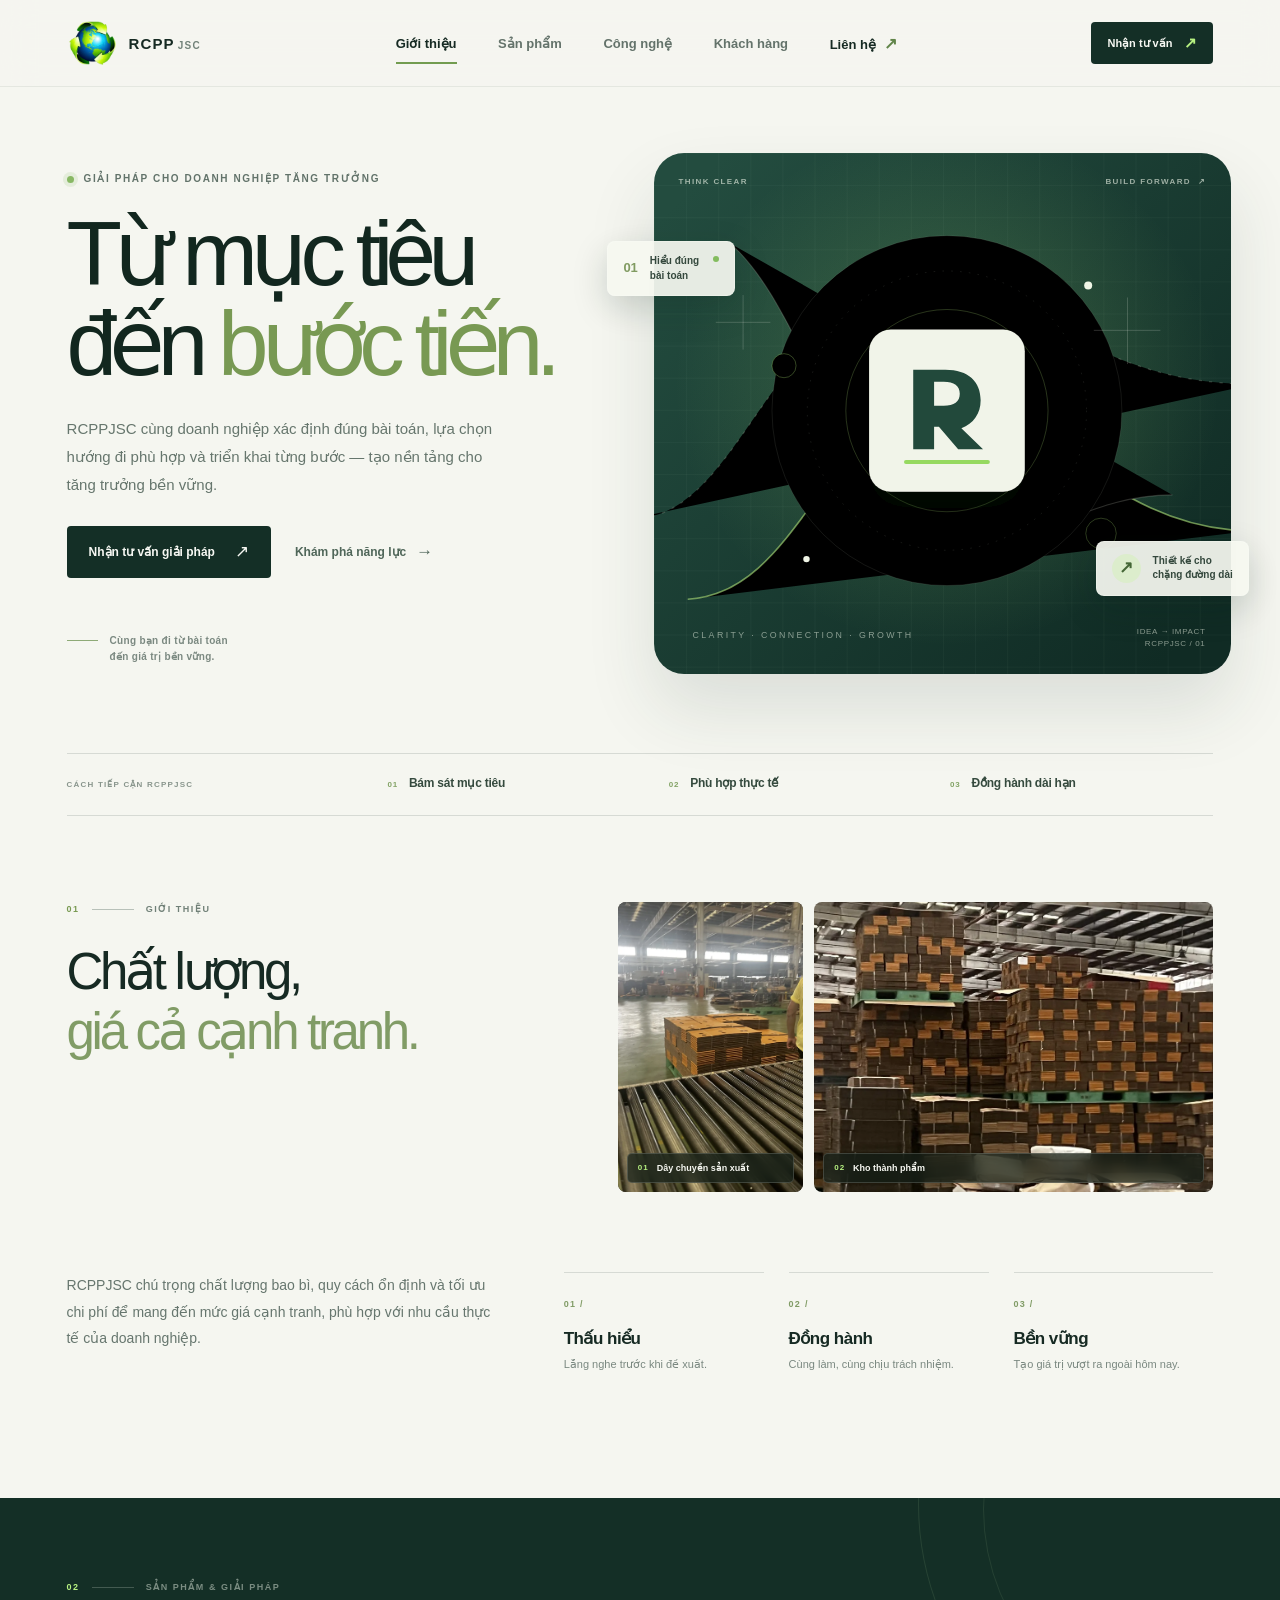
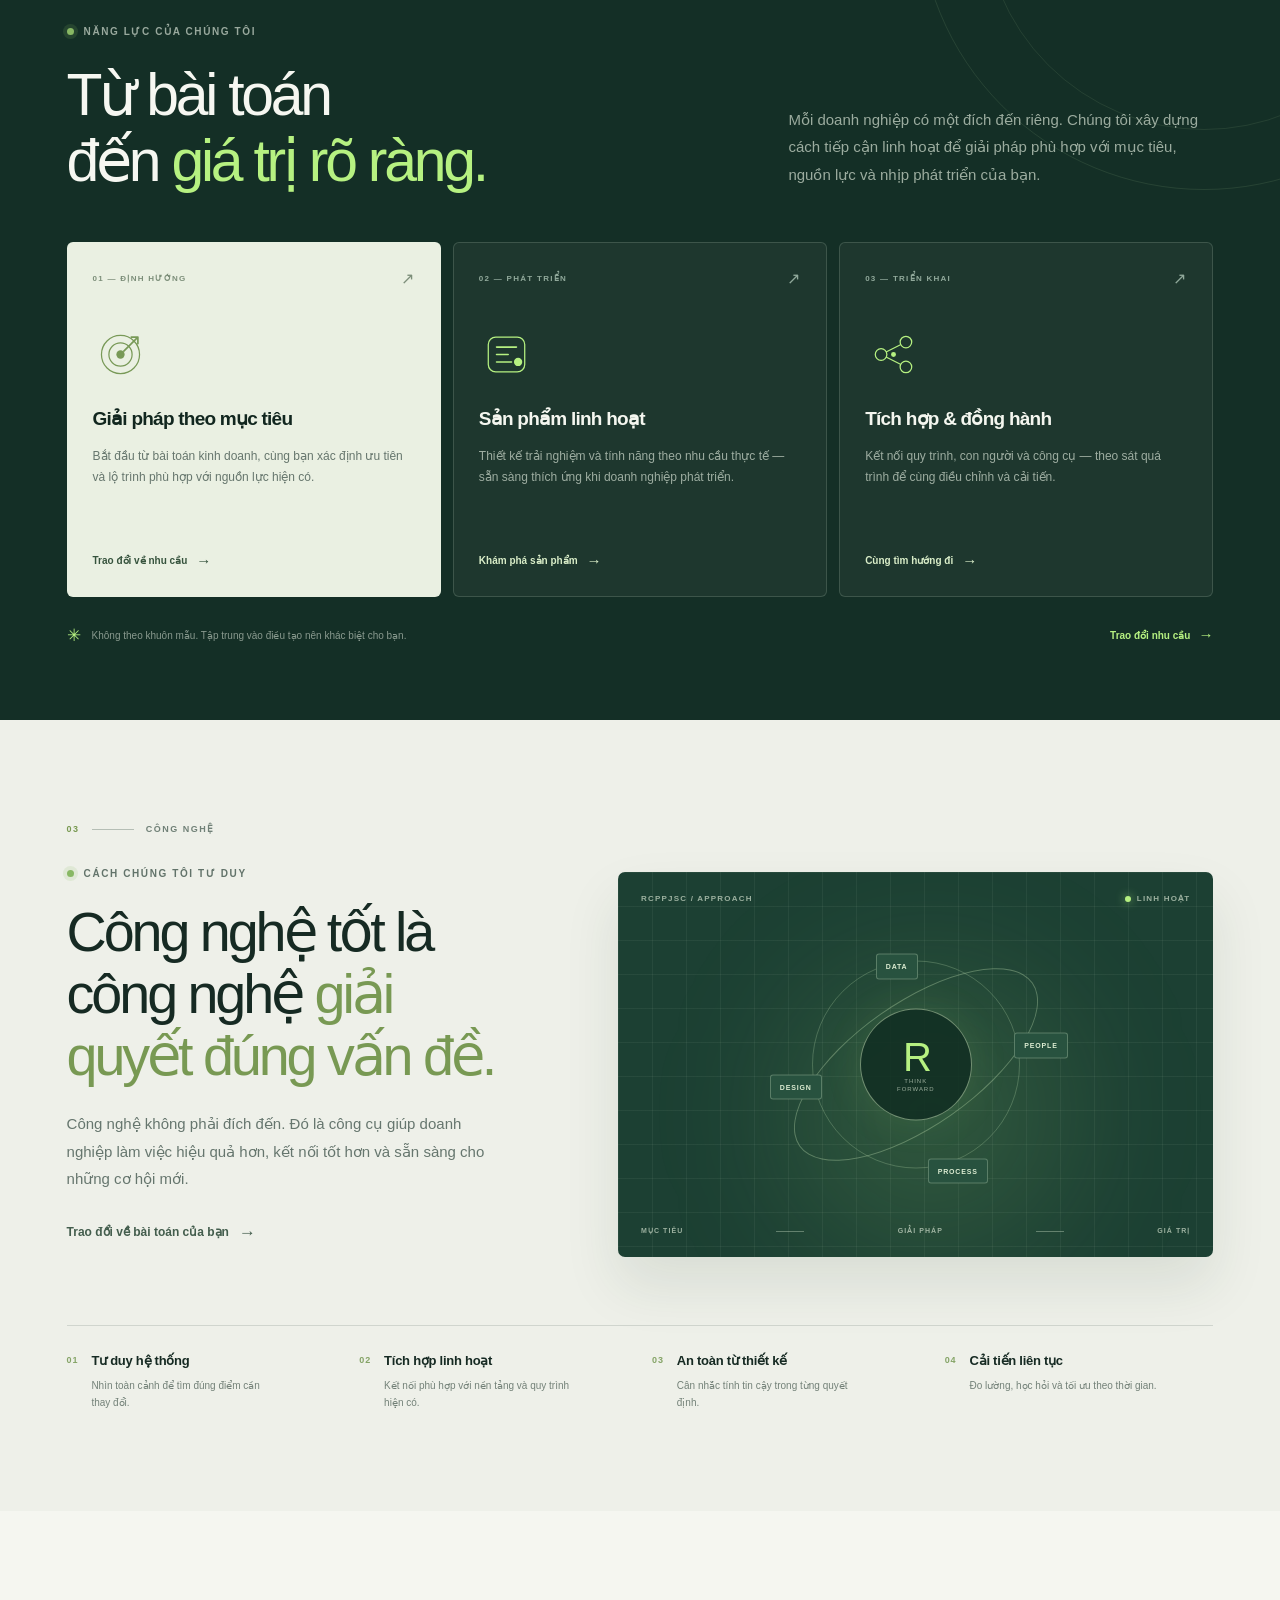
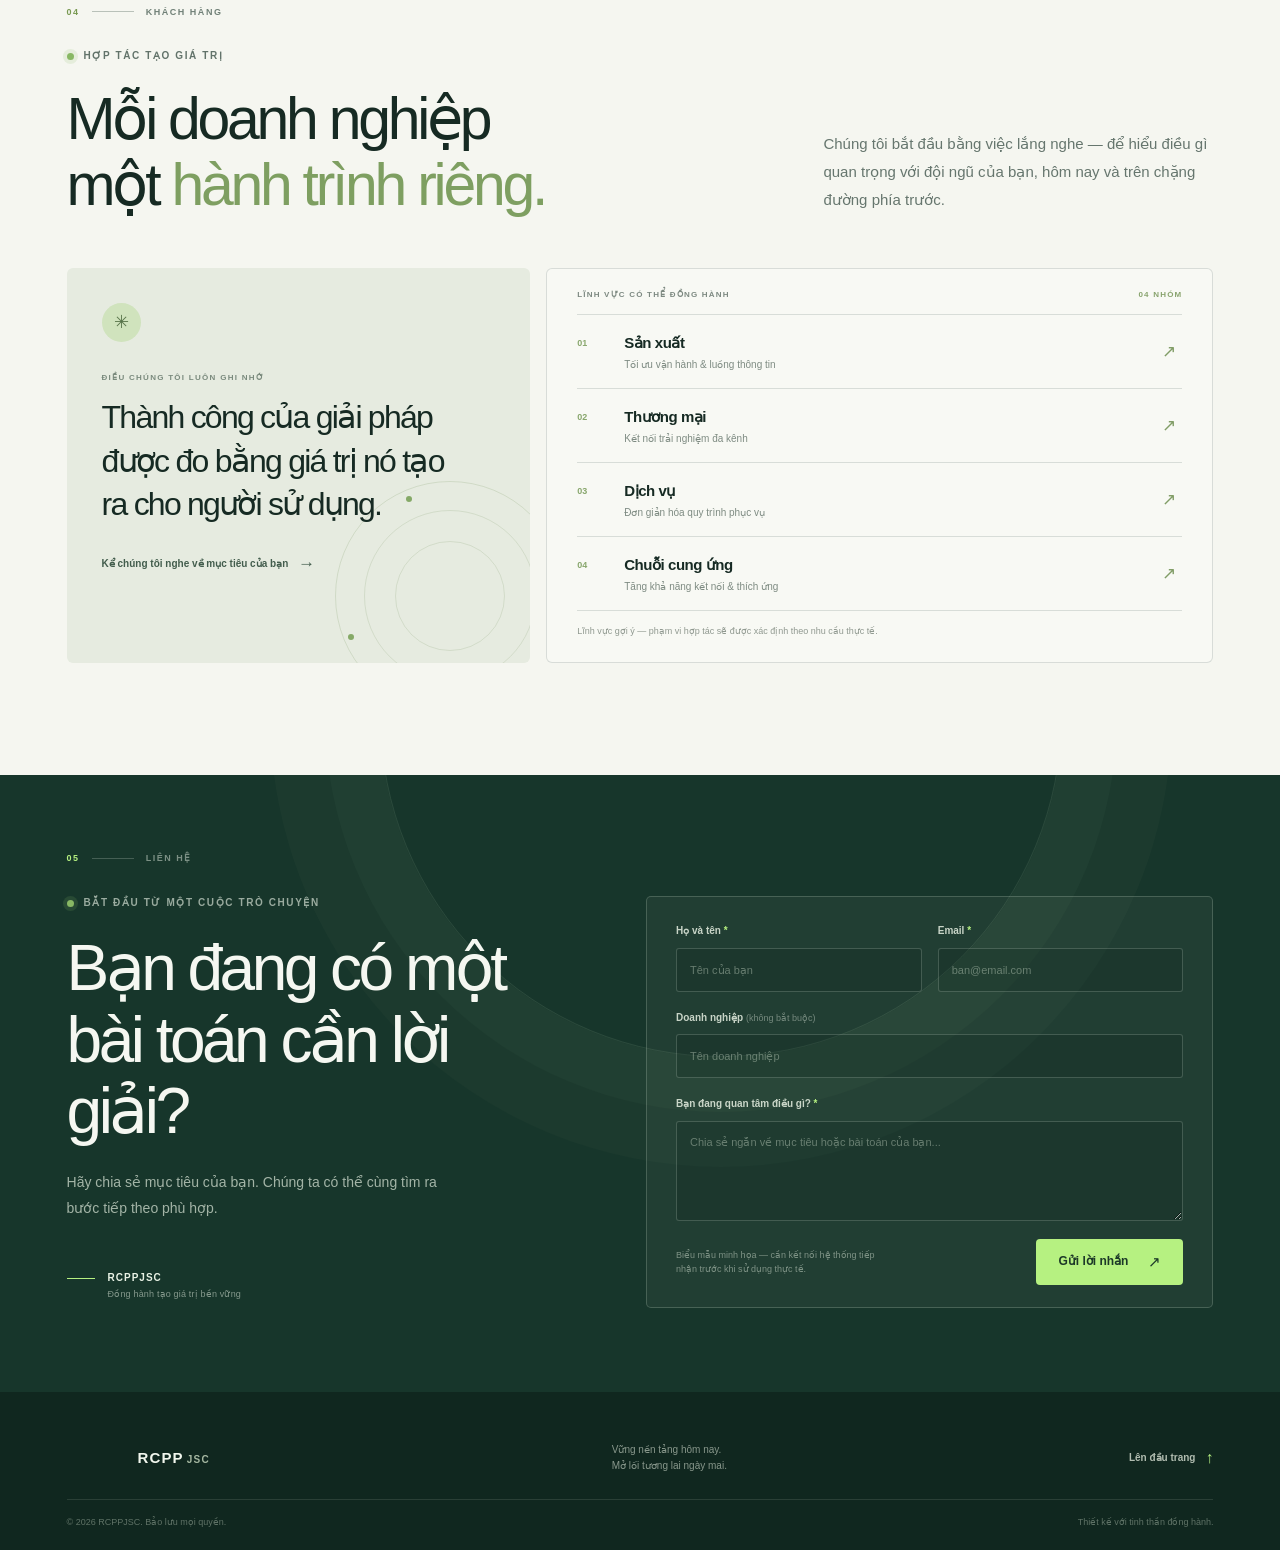
==== commit 3e99d823: "Move factory photos beside quality headline Co-authored-by: arena-agent <297053741+arena-agent@users" ====
--- a/index.html
+++ b/index.html
@@ -261,13 +261,20 @@
 .landing-proof-item { display: flex; align-items: center; gap: 11px; }
 .landing-proof-item > span { color: #83a366; font-size: 8px; font-weight: 700; letter-spacing: 0.1em; }
 .landing-proof-item strong { color: #354a3e; font-family: var(--font-display); font-size: 12px; font-weight: 600; letter-spacing: -0.02em; }
-.intro-summary { display: grid; grid-template-columns: minmax(0, 1fr) minmax(0, 1fr); align-items: start; gap: clamp(32px, 6vw, 90px); padding-top: 86px; padding-bottom: 125px; border-top: 0; }
+.intro-summary { display: grid; grid-template-columns: minmax(0, 0.9fr) minmax(0, 1.1fr); align-items: start; gap: clamp(28px, 5vw, 72px); padding-top: 86px; padding-bottom: 125px; border-top: 0; }
 .intro-summary-heading { min-width: 0; }
 .intro-summary-heading .section-index { margin: 0 0 25px; }
 .intro-summary-heading h2 { max-width: 520px; margin: 0; font-family: var(--font-display); font-size: clamp(32px, 4vw, 51px); font-weight: 500; letter-spacing: -0.065em; line-height: 1.18; }
 .intro-summary-heading h2 span { color: #819c66; }
-.intro-summary-main { min-width: 0; padding-top: 42px; }
-.intro-summary-main > p { max-width: 700px; margin: 0 0 36px; color: var(--muted); font-size: 14px; line-height: 1.9; }
+.intro-factory-gallery { min-width: 0; display: grid; grid-template-columns: minmax(0, 0.72fr) minmax(0, 1.55fr); gap: 11px; height: clamp(220px, 24vw, 290px); }
+.intro-factory-photo { position: relative; min-width: 0; min-height: 0; overflow: hidden; margin: 0; border-radius: 8px; background: #302a22; }
+.intro-factory-photo img { width: 100%; height: 100%; display: block; object-fit: cover; transition: transform 560ms cubic-bezier(.2,.75,.25,1); }
+.intro-factory-photo--portrait img { object-position: center 58%; }
+.intro-factory-photo:hover img { transform: scale(1.035); }
+.intro-factory-photo figcaption { position: absolute; right: 9px; bottom: 9px; left: 9px; display: flex; align-items: center; gap: 8px; padding: 8px 10px; border: 1px solid rgba(255,255,255,.16); border-radius: 5px; background: rgba(19, 30, 24, .7); color: #f6f7f1; font-size: 9px; font-weight: 600; line-height: 1.35; backdrop-filter: blur(8px); }
+.intro-factory-photo figcaption span { color: var(--lime); font-size: 8px; letter-spacing: .12em; }
+.intro-summary-main { grid-column: 1 / -1; min-width: 0; display: grid; grid-template-columns: minmax(0, .8fr) minmax(0, 1.2fr); align-items: start; gap: clamp(28px, 5vw, 72px); padding-top: 16px; }
+.intro-summary-main > p { max-width: 600px; margin: 0; color: var(--muted); font-size: 14px; line-height: 1.9; }
 .values-row { display: grid; grid-template-columns: repeat(3, 1fr); gap: 25px; }
 .value-item { padding-top: 17px; border-top: 1px solid var(--line); }
 .value-number { color: #819c66; font-size: 9px; font-weight: 700; letter-spacing: 0.14em; }
@@ -368,10 +375,6 @@
 .product-media img.is-loaded { opacity: 1; transform: scale(1); }
 .product-media--brand { background: #fff; }
 .product-media--photo { background: #17261d; }
-.product-media--factory-portrait { aspect-ratio: 1.15; background: #332d24; }
-.product-media--factory-portrait img, .product-media--factory-wide img { object-fit: cover; }
-.product-media--factory-portrait img { object-position: center 58%; }
-.product-media--factory-wide { aspect-ratio: 1.6; background: #332d24; }
 .product-media--spec, .product-media--concept, .product-media--layout { background: #f2edda; }
 .product-tile:hover .product-media img { transform: scale(1.025); }
 .product-tile-copy { padding: 14px 16px 17px; }
@@ -587,11 +590,12 @@
   .landing-proof-label { grid-column: 1 / -1; }
   .landing-proof-item { gap: 7px; }
   .landing-proof-item strong { font-size: 10px; }
-  .intro-summary { grid-template-columns: 1fr; gap: 9px; padding-top: 55px; padding-bottom: 75px; }
+  .intro-summary { grid-template-columns: 1fr; gap: 20px; padding-top: 55px; padding-bottom: 75px; }
   .intro-summary .section-index { margin-bottom: 8px; }
-  .intro-summary-main { padding-top: 0; }
+  .intro-factory-gallery { grid-column: 1; height: clamp(200px, 40vw, 250px); }
+  .intro-summary-main { grid-column: 1; grid-template-columns: 1fr; gap: 24px; padding-top: 0; }
   .intro-summary-heading h2 { font-size: clamp(33px, 7vw, 46px); }
-  .intro-summary-main > p { margin: 0 0 30px; }
+  .intro-summary-main > p { margin: 0; }
   .values-row { gap: 16px; }
   .solutions-section { padding: 67px 0 54px; }
   .section-heading { align-items: flex-start; flex-direction: column; gap: 18px; }
@@ -650,6 +654,8 @@
   .art-coordinate { right: 13px; bottom: 14px; font-size: 6px; }
   .intro-summary { padding-top: 47px; padding-bottom: 62px; }
   .intro-summary-heading h2 { font-size: 32px; }
+  .intro-factory-gallery { height: 200px; gap: 8px; }
+  .intro-factory-photo figcaption { right: 6px; bottom: 6px; left: 6px; gap: 6px; padding: 6px; font-size: 7px; }
   .values-row { grid-template-columns: 1fr; gap: 13px; }
   .value-item { display: grid; grid-template-columns: 46px 1fr; column-gap: 8px; padding-top: 12px; }
   .value-number { grid-row: span 2; padding-top: 4px; }
@@ -667,8 +673,6 @@
   .product-gallery { grid-template-columns: 1fr; gap: 12px; }
   .product-media { aspect-ratio: 1.55; }
   .product-media--photo { aspect-ratio: 1.2; }
-  .product-media--factory-portrait { aspect-ratio: 1.15; }
-  .product-media--factory-wide { aspect-ratio: 1.6; }
   .product-tile-copy h3 { font-size: 14px; }
   .solution-card h3 { font-size: 17px; }
   .tech-visual { min-height: 310px; }
@@ -803,6 +807,16 @@
           <div class="section-index"><span>01</span><span class="index-rule"></span><span>GIỚI THIỆU</span></div>
           <h2>Chất lượng,<br><span>giá cả cạnh tranh.</span></h2>
         </div>
+        <div class="intro-factory-gallery" aria-label="Hình ảnh sản xuất bao bì tại nhà xưởng">
+          <figure class="intro-factory-photo intro-factory-photo--portrait">
+            <img src="[data-uri]" alt="Các tấm bìa carton xếp chồng cạnh băng tải trong nhà xưởng" width="900" height="1600" loading="lazy" decoding="async">
+            <figcaption><span>01</span> Dây chuyền sản xuất</figcaption>
+          </figure>
+          <figure class="intro-factory-photo intro-factory-photo--landscape">
+            <img src="[data-uri]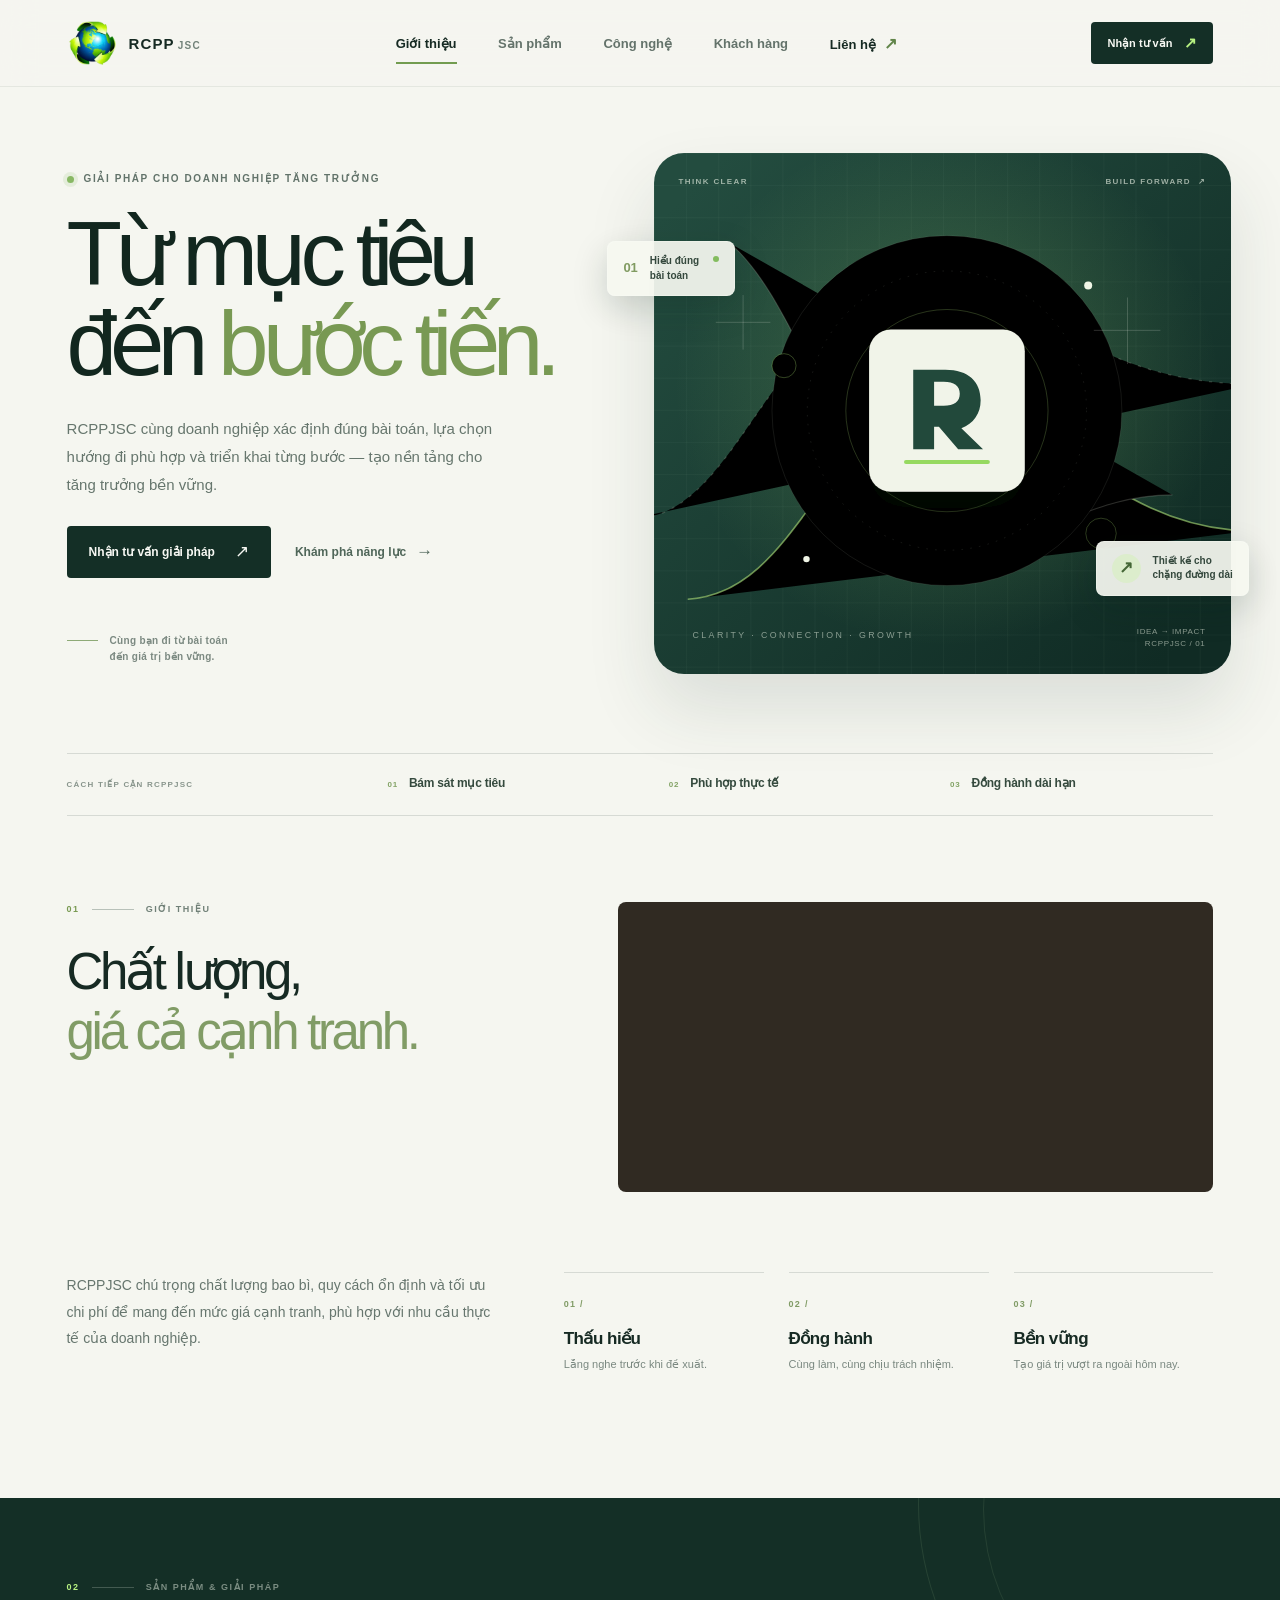
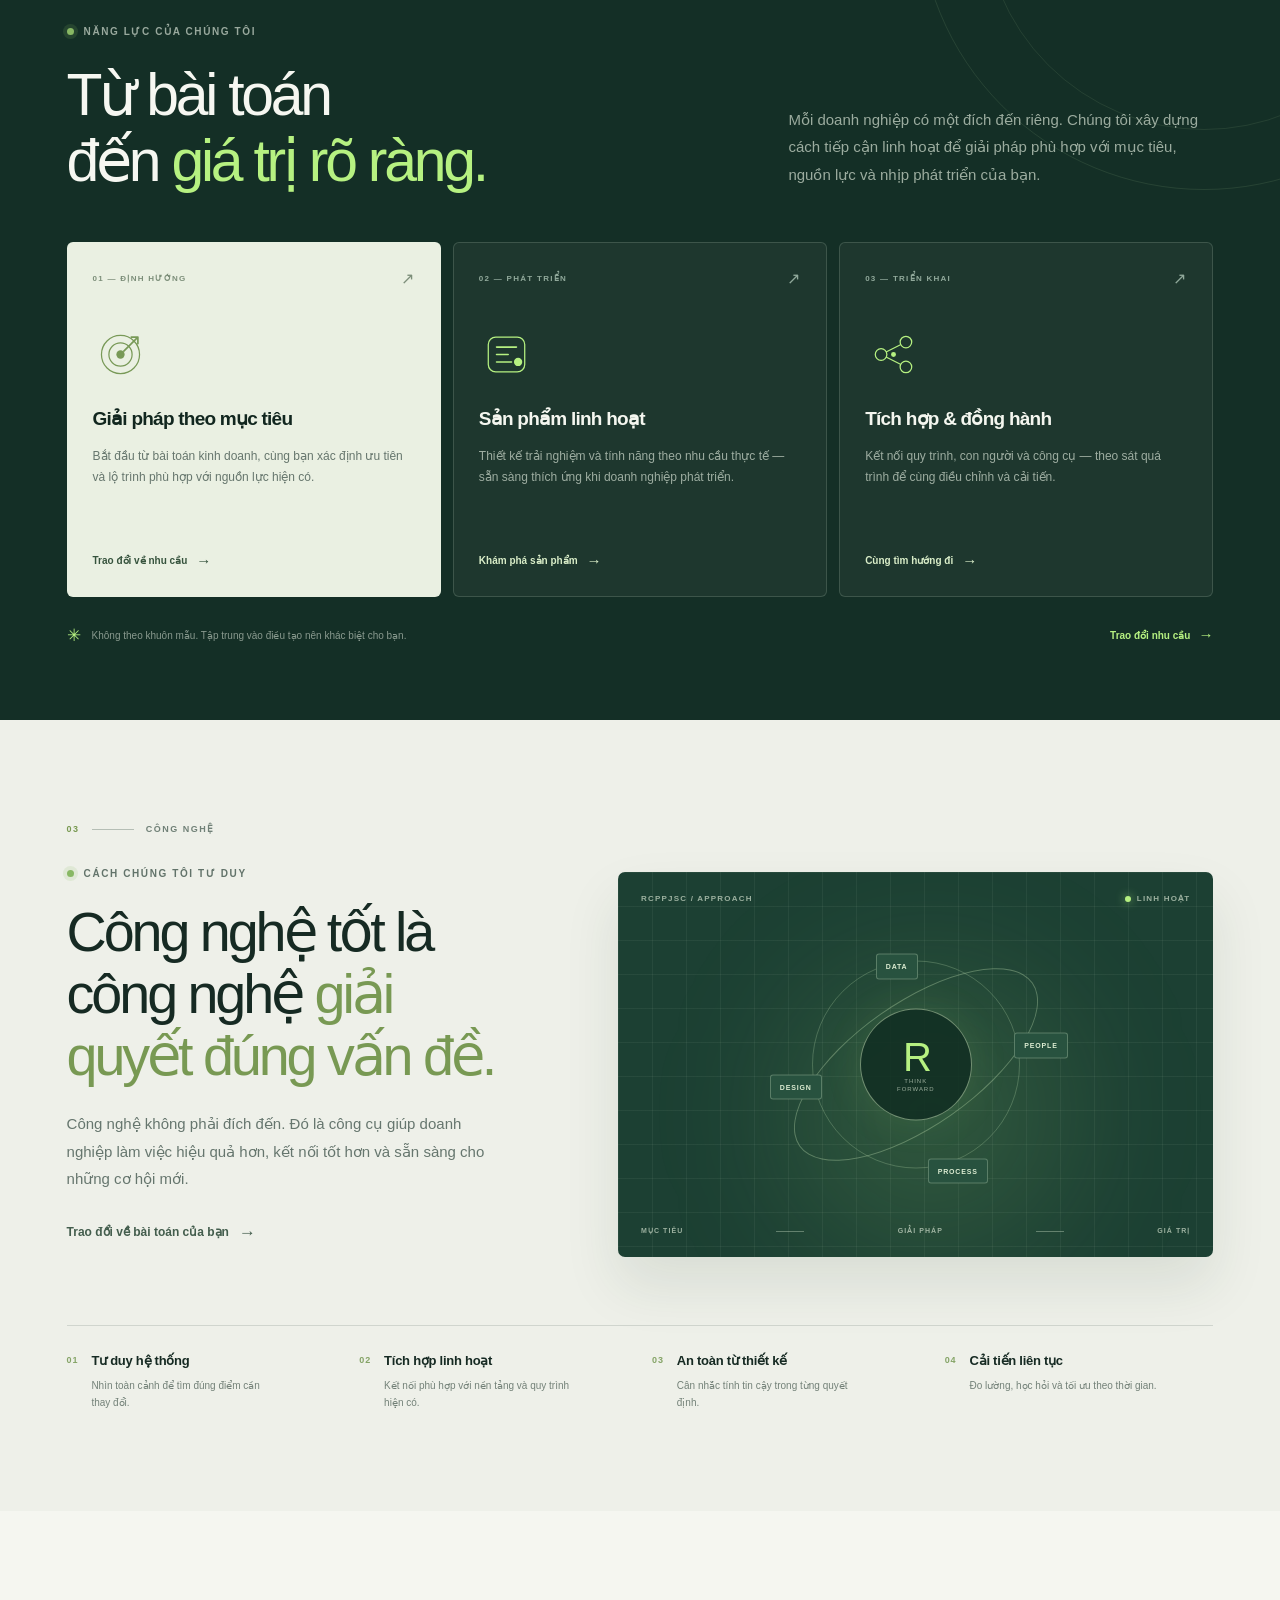
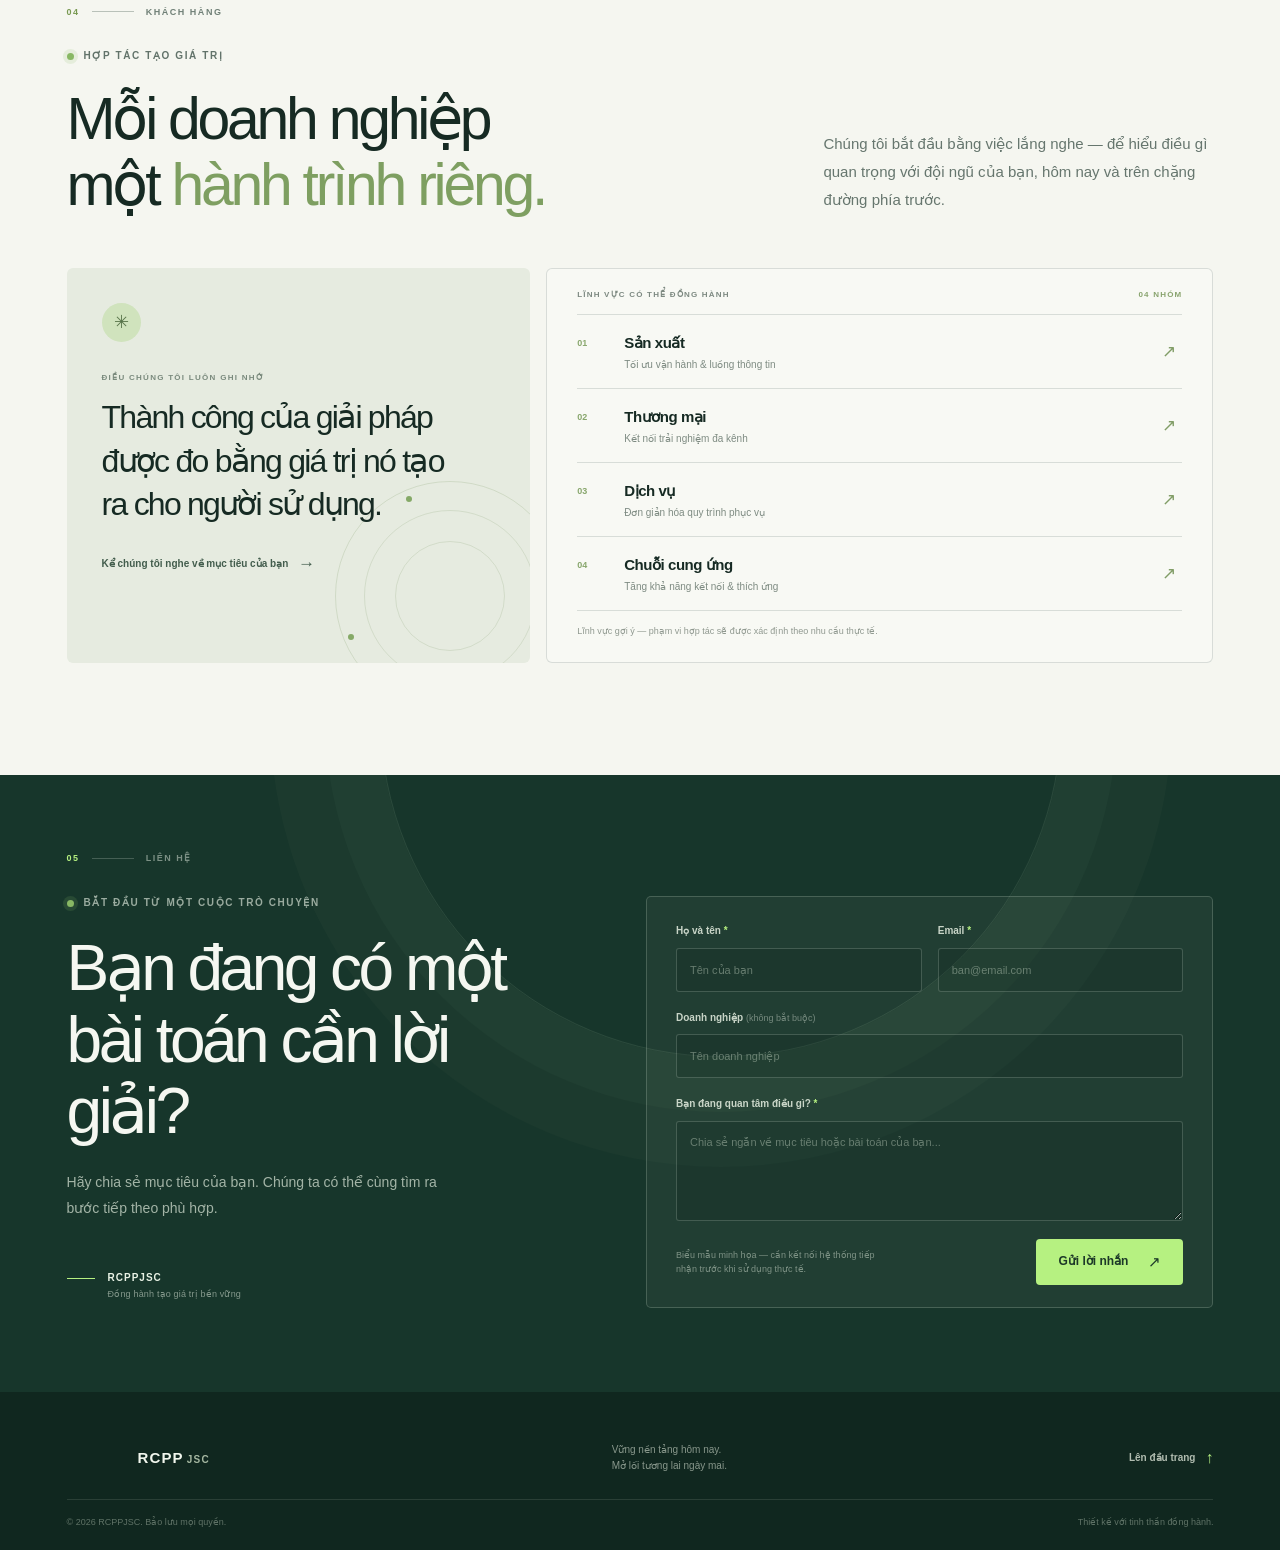
==== commit e1845315: "Animate factory photos as a background slideshow Co-authored-by: arena-agent <297053741+arena-agent@" ====
--- a/index.html
+++ b/index.html
@@ -266,12 +266,14 @@
 .intro-summary-heading .section-index { margin: 0 0 25px; }
 .intro-summary-heading h2 { max-width: 520px; margin: 0; font-family: var(--font-display); font-size: clamp(32px, 4vw, 51px); font-weight: 500; letter-spacing: -0.065em; line-height: 1.18; }
 .intro-summary-heading h2 span { color: #819c66; }
-.intro-factory-gallery { min-width: 0; display: grid; grid-template-columns: minmax(0, 0.72fr) minmax(0, 1.55fr); gap: 11px; height: clamp(220px, 24vw, 290px); }
-.intro-factory-photo { position: relative; min-width: 0; min-height: 0; overflow: hidden; margin: 0; border-radius: 8px; background: #302a22; }
-.intro-factory-photo img { width: 100%; height: 100%; display: block; object-fit: cover; transition: transform 560ms cubic-bezier(.2,.75,.25,1); }
+.intro-factory-gallery { position: relative; min-width: 0; height: clamp(220px, 24vw, 290px); overflow: hidden; isolation: isolate; border-radius: 8px; background: #302a22; }
+.intro-factory-photo { position: absolute; inset: 0; overflow: hidden; margin: 0; opacity: 0; }
+.intro-factory-photo:first-child { animation: intro-factory-primary 12s cubic-bezier(.2,.75,.25,1) infinite both; }
+.intro-factory-photo:last-child { animation: intro-factory-secondary 12s cubic-bezier(.2,.75,.25,1) 5.6s infinite both; }
+.intro-factory-photo img { width: 100%; height: 100%; display: block; object-fit: cover; }
 .intro-factory-photo--portrait img { object-position: center 58%; }
-.intro-factory-photo:hover img { transform: scale(1.035); }
-.intro-factory-photo figcaption { position: absolute; right: 9px; bottom: 9px; left: 9px; display: flex; align-items: center; gap: 8px; padding: 8px 10px; border: 1px solid rgba(255,255,255,.16); border-radius: 5px; background: rgba(19, 30, 24, .7); color: #f6f7f1; font-size: 9px; font-weight: 600; line-height: 1.35; backdrop-filter: blur(8px); }
+.intro-factory-photo::after { position: absolute; z-index: 0; inset: 0; background: linear-gradient(180deg, rgba(12, 20, 15, .02) 40%, rgba(12, 20, 15, .48)); content: ''; pointer-events: none; }
+.intro-factory-photo figcaption { position: absolute; z-index: 1; right: 9px; bottom: 9px; left: 9px; display: flex; align-items: center; gap: 8px; padding: 8px 10px; border: 1px solid rgba(255,255,255,.16); border-radius: 5px; background: rgba(19, 30, 24, .7); color: #f6f7f1; font-size: 9px; font-weight: 600; line-height: 1.35; backdrop-filter: blur(8px); }
 .intro-factory-photo figcaption span { color: var(--lime); font-size: 8px; letter-spacing: .12em; }
 .intro-summary-main { grid-column: 1 / -1; min-width: 0; display: grid; grid-template-columns: minmax(0, .8fr) minmax(0, 1.2fr); align-items: start; gap: clamp(28px, 5vw, 72px); padding-top: 16px; }
 .intro-summary-main > p { max-width: 600px; margin: 0; color: var(--muted); font-size: 14px; line-height: 1.9; }
@@ -383,6 +385,16 @@
 .product-tile-copy h3 { margin: 7px 0 3px; font-family: var(--font-display); font-size: 15px; font-weight: 700; letter-spacing: -0.03em; line-height: 1.35; }
 .product-tile-copy p { margin: 0; color: #77837a; font-size: 10px; line-height: 1.65; }
 .product-gallery-status { min-height: 14px; margin: 12px 0 0; color: #869287; font-size: 9px; }
+@keyframes intro-factory-primary {
+  0%, 44% { opacity: 1; transform: translateX(0) scale(1.04); }
+  52%, 100% { opacity: 0; transform: translateX(-18px) scale(1.025); }
+}
+@keyframes intro-factory-secondary {
+  0% { opacity: 0; transform: translateX(18px) scale(1.04); }
+  5% { opacity: 1; transform: translateX(0) scale(1.035); }
+  44% { opacity: 1; transform: translateX(-8px) scale(1); }
+  52%, 100% { opacity: 0; transform: translateX(-18px) scale(1.025); }
+}
 @keyframes product-dialog-in { from { opacity: 0; transform: translateY(18px) scale(.985); } to { opacity: 1; transform: translateY(0) scale(1); } }
 @keyframes product-backdrop-in { from { opacity: 0; } to { opacity: 1; } }
 @keyframes product-tile-in { from { opacity: 0; transform: translateY(13px) scale(.985); } to { opacity: 1; transform: translateY(0) scale(1); } }
@@ -654,7 +666,7 @@
   .art-coordinate { right: 13px; bottom: 14px; font-size: 6px; }
   .intro-summary { padding-top: 47px; padding-bottom: 62px; }
   .intro-summary-heading h2 { font-size: 32px; }
-  .intro-factory-gallery { height: 200px; gap: 8px; }
+  .intro-factory-gallery { height: 200px; }
   .intro-factory-photo figcaption { right: 6px; bottom: 6px; left: 6px; gap: 6px; padding: 6px; font-size: 7px; }
   .values-row { grid-template-columns: 1fr; gap: 13px; }
   .value-item { display: grid; grid-template-columns: 46px 1fr; column-gap: 8px; padding-top: 12px; }
@@ -698,6 +710,8 @@
 
 @media (prefers-reduced-motion: reduce) {
   *, *::before, *::after { scroll-behavior: auto !important; animation-duration: 0.01ms !important; animation-iteration-count: 1 !important; transition-duration: 0.01ms !important; }
+  .intro-factory-photo { animation: none !important; opacity: 0; transform: none !important; }
+  .intro-factory-photo:first-child { opacity: 1; }
 }
 
   </style>
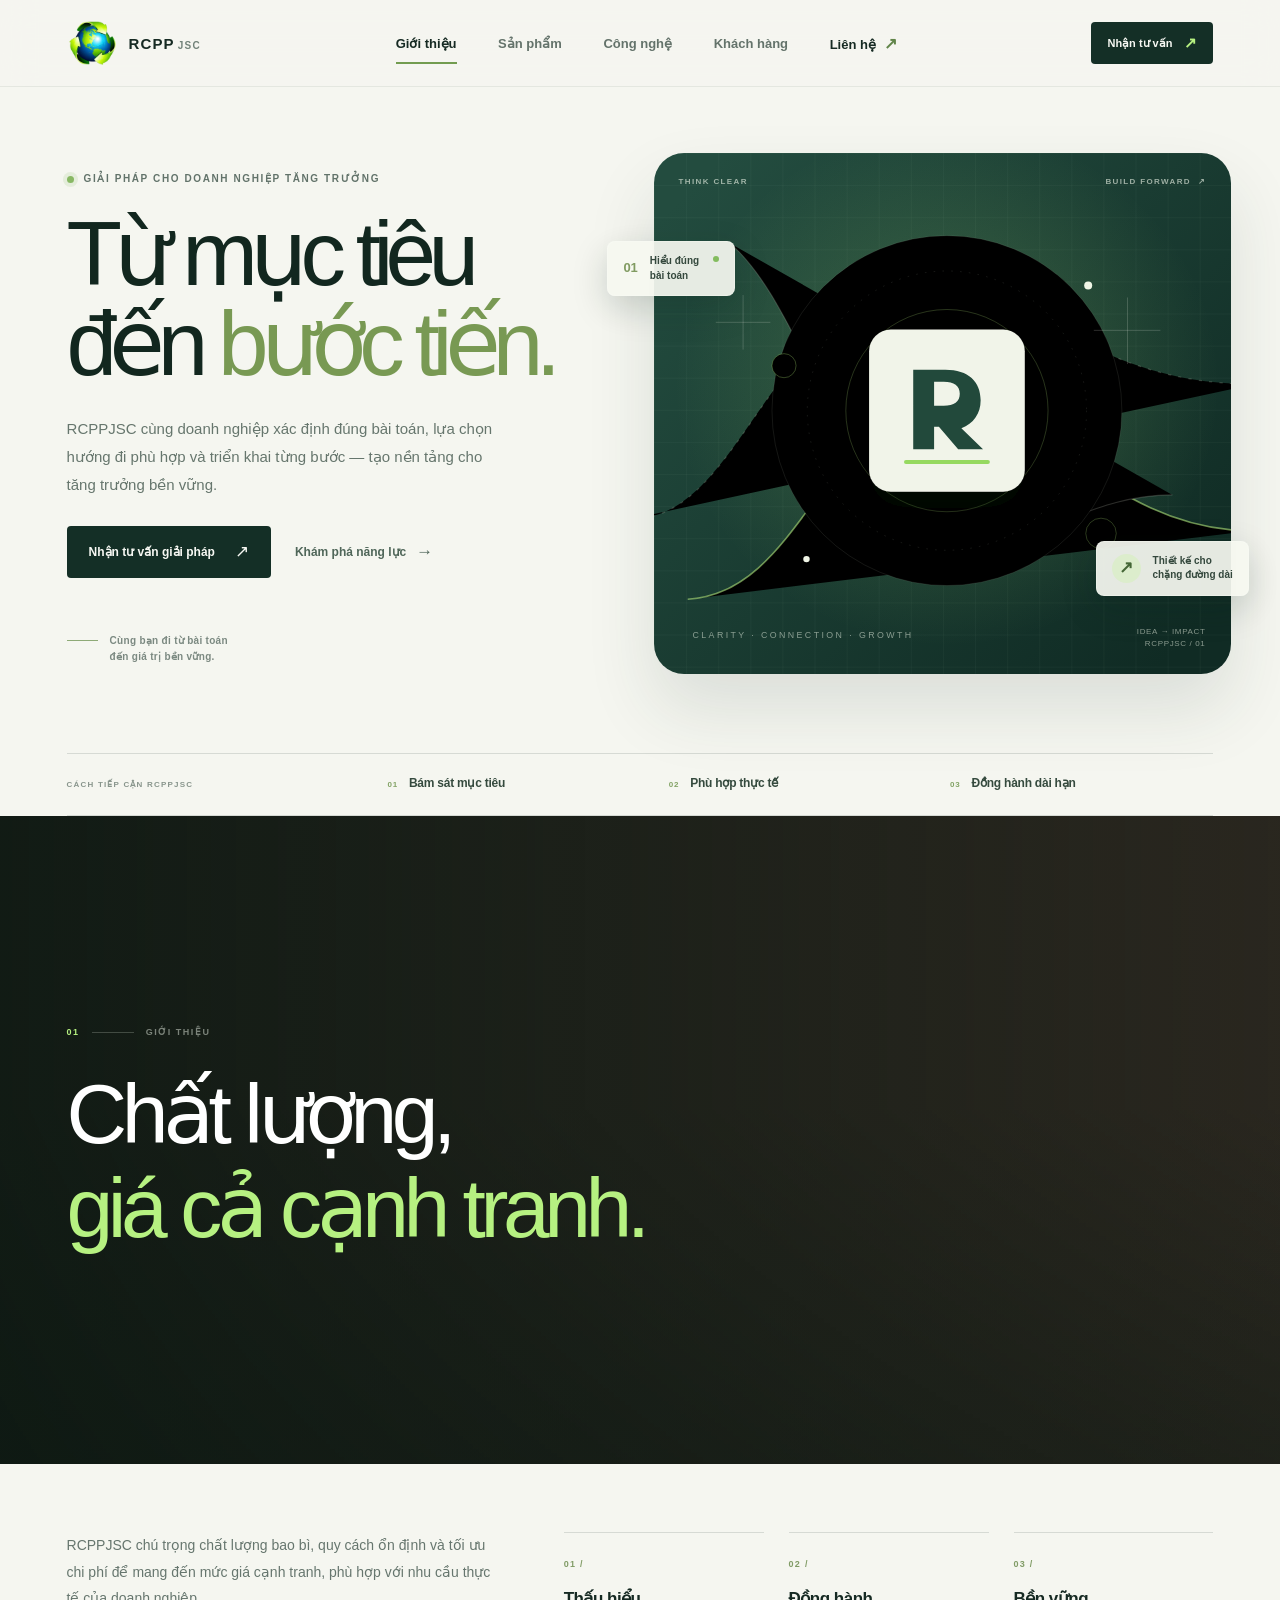
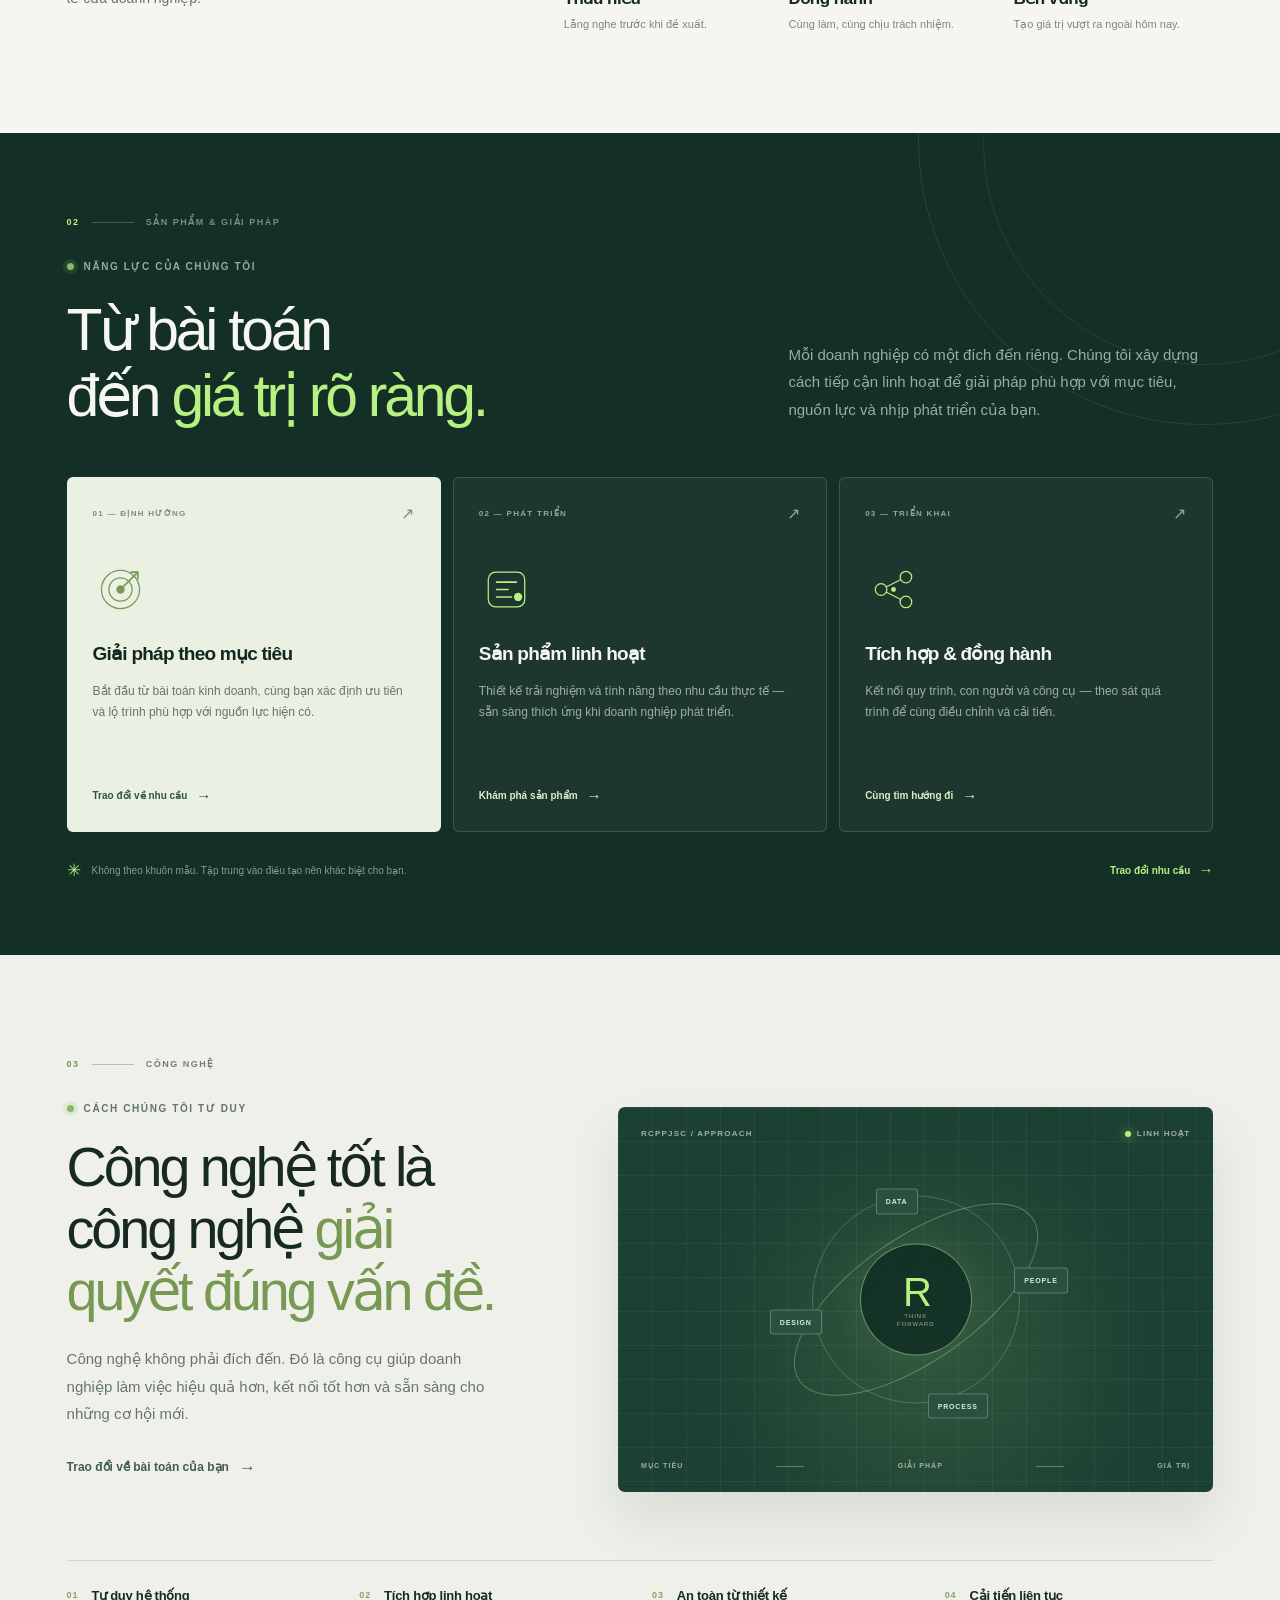
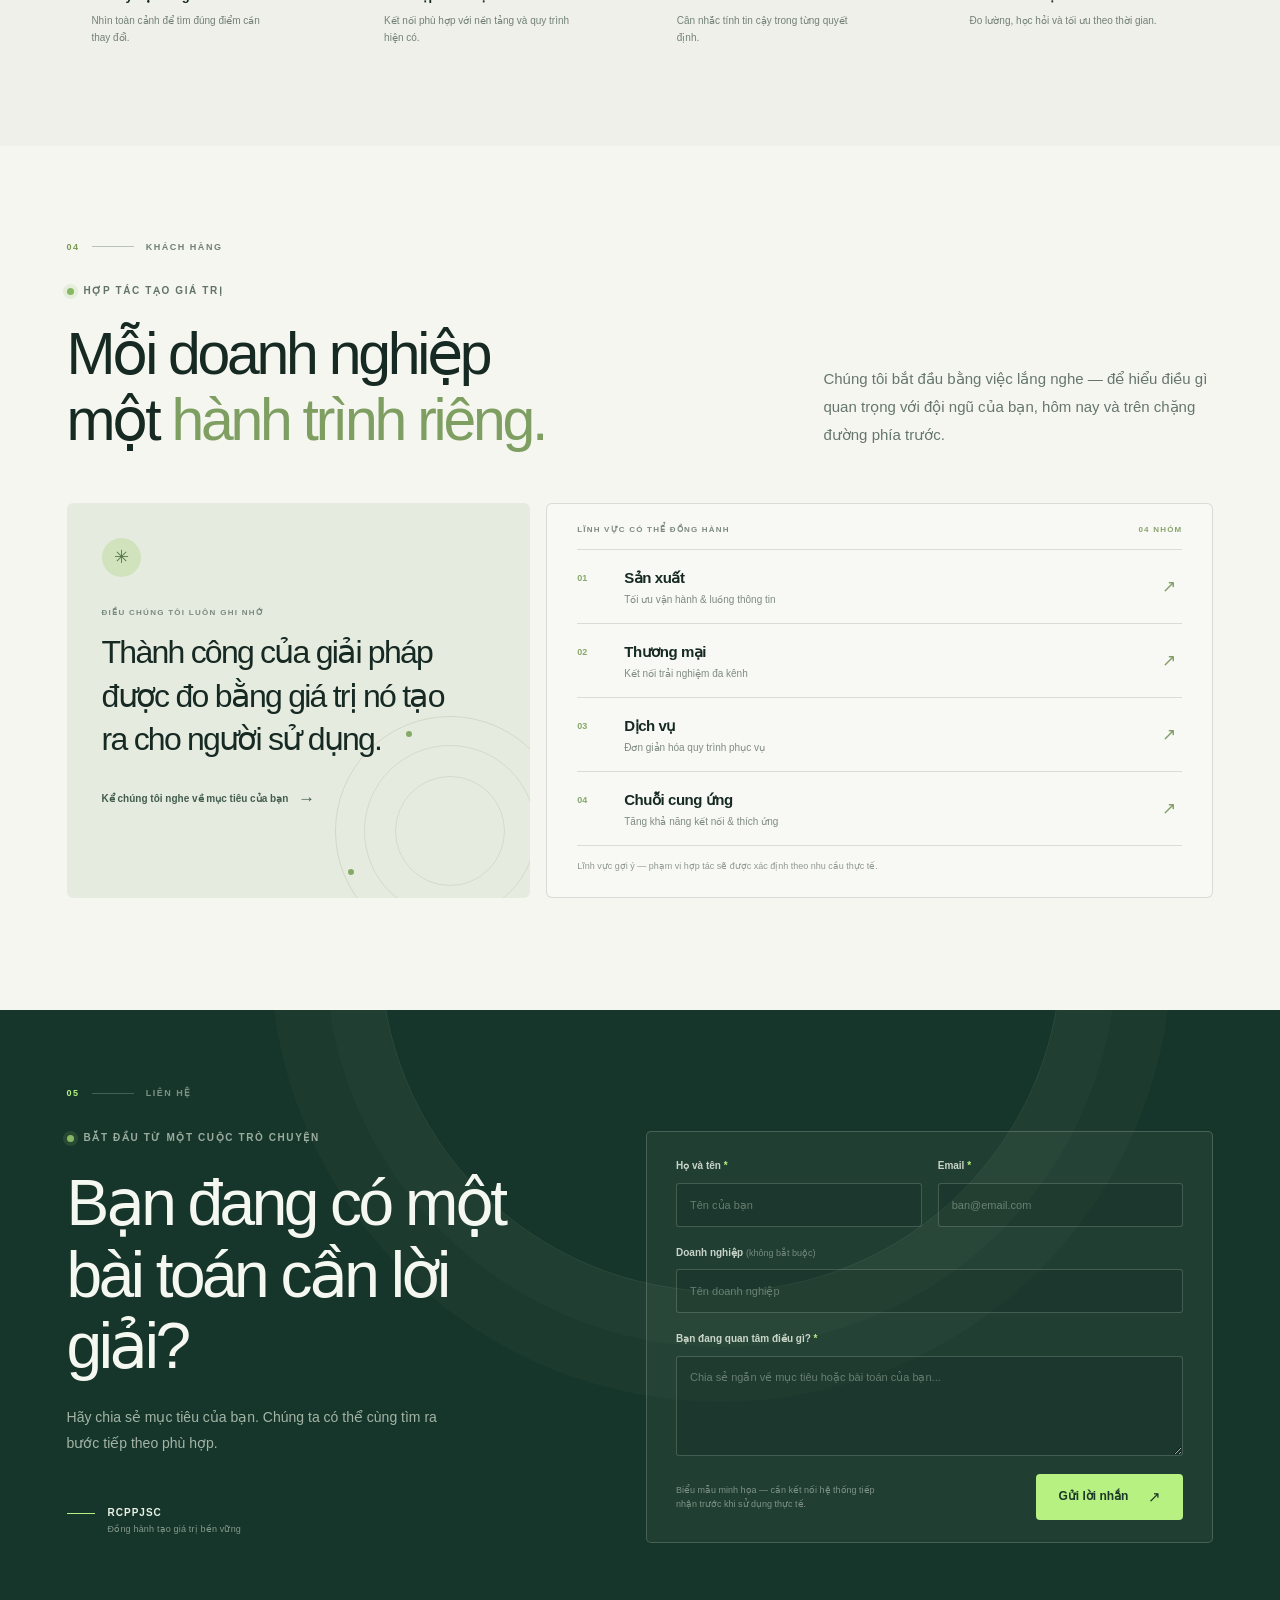
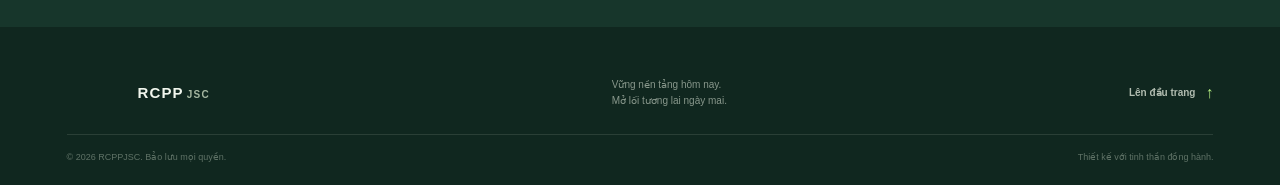
==== commit 55b36c0f: "Use factory photos as full-width hero background Co-authored-by: arena-agent <297053741+arena-agent@" ====
--- a/index.html
+++ b/index.html
@@ -261,21 +261,21 @@
 .landing-proof-item { display: flex; align-items: center; gap: 11px; }
 .landing-proof-item > span { color: #83a366; font-size: 8px; font-weight: 700; letter-spacing: 0.1em; }
 .landing-proof-item strong { color: #354a3e; font-family: var(--font-display); font-size: 12px; font-weight: 600; letter-spacing: -0.02em; }
-.intro-summary { display: grid; grid-template-columns: minmax(0, 0.9fr) minmax(0, 1.1fr); align-items: start; gap: clamp(28px, 5vw, 72px); padding-top: 86px; padding-bottom: 125px; border-top: 0; }
-.intro-summary-heading { min-width: 0; }
-.intro-summary-heading .section-index { margin: 0 0 25px; }
-.intro-summary-heading h2 { max-width: 520px; margin: 0; font-family: var(--font-display); font-size: clamp(32px, 4vw, 51px); font-weight: 500; letter-spacing: -0.065em; line-height: 1.18; }
-.intro-summary-heading h2 span { color: #819c66; }
-.intro-factory-gallery { position: relative; min-width: 0; height: clamp(220px, 24vw, 290px); overflow: hidden; isolation: isolate; border-radius: 8px; background: #302a22; }
-.intro-factory-photo { position: absolute; inset: 0; overflow: hidden; margin: 0; opacity: 0; }
+.intro-summary { background: var(--paper); }
+.intro-summary-banner { position: relative; min-height: clamp(500px, 72vh, 760px); overflow: hidden; background: #17261d; }
+.intro-summary-banner::after { position: absolute; z-index: 1; inset: 0; background: linear-gradient(90deg, rgba(9, 23, 17, .78) 0%, rgba(9, 23, 17, .5) 46%, rgba(9, 23, 17, .16) 100%), linear-gradient(0deg, rgba(9, 23, 17, .32), transparent 55%); content: ''; pointer-events: none; }
+.intro-summary-banner-inner { position: relative; z-index: 2; min-height: inherit; display: flex; align-items: center; }
+.intro-summary-heading { width: min(100%, 650px); }
+.intro-summary-heading .section-index { margin: 0 0 27px; }
+.intro-summary-heading h2 { max-width: 650px; margin: 0; color: #fff; font-family: var(--font-display); font-size: clamp(48px, 7vw, 84px); font-weight: 500; letter-spacing: -0.065em; line-height: 1.12; }
+.intro-summary-heading h2 span { color: var(--lime); }
+.intro-factory-gallery { position: absolute; z-index: 0; inset: 0; overflow: hidden; background: #302a22; }
+.intro-factory-photo { position: absolute; inset: 0; overflow: hidden; margin: 0; opacity: 0; will-change: opacity, transform; }
 .intro-factory-photo:first-child { animation: intro-factory-primary 12s cubic-bezier(.2,.75,.25,1) infinite both; }
 .intro-factory-photo:last-child { animation: intro-factory-secondary 12s cubic-bezier(.2,.75,.25,1) 5.6s infinite both; }
 .intro-factory-photo img { width: 100%; height: 100%; display: block; object-fit: cover; }
 .intro-factory-photo--portrait img { object-position: center 58%; }
-.intro-factory-photo::after { position: absolute; z-index: 0; inset: 0; background: linear-gradient(180deg, rgba(12, 20, 15, .02) 40%, rgba(12, 20, 15, .48)); content: ''; pointer-events: none; }
-.intro-factory-photo figcaption { position: absolute; z-index: 1; right: 9px; bottom: 9px; left: 9px; display: flex; align-items: center; gap: 8px; padding: 8px 10px; border: 1px solid rgba(255,255,255,.16); border-radius: 5px; background: rgba(19, 30, 24, .7); color: #f6f7f1; font-size: 9px; font-weight: 600; line-height: 1.35; backdrop-filter: blur(8px); }
-.intro-factory-photo figcaption span { color: var(--lime); font-size: 8px; letter-spacing: .12em; }
-.intro-summary-main { grid-column: 1 / -1; min-width: 0; display: grid; grid-template-columns: minmax(0, .8fr) minmax(0, 1.2fr); align-items: start; gap: clamp(28px, 5vw, 72px); padding-top: 16px; }
+.intro-summary-main { min-width: 0; display: grid; grid-template-columns: minmax(0, .8fr) minmax(0, 1.2fr); align-items: start; gap: clamp(28px, 5vw, 72px); padding-top: 68px; padding-bottom: 100px; }
 .intro-summary-main > p { max-width: 600px; margin: 0; color: var(--muted); font-size: 14px; line-height: 1.9; }
 .values-row { display: grid; grid-template-columns: repeat(3, 1fr); gap: 25px; }
 .value-item { padding-top: 17px; border-top: 1px solid var(--line); }
@@ -539,7 +539,7 @@
   .hero-copy h1 { font-size: clamp(55px, 7.5vw, 76px); }
   .hero-art { transform: none; }
   .art-note-top { left: -5%; }
-  .intro-summary { gap: 6%; padding-top: 70px; padding-bottom: 95px; }
+  .intro-summary-banner { min-height: clamp(480px, 68vh, 720px); }
   .solution-card { padding-inline: 19px; }
   .tech-layout { gap: 42px; }
   .tech-visual { min-height: 350px; }
@@ -602,11 +602,12 @@
   .landing-proof-label { grid-column: 1 / -1; }
   .landing-proof-item { gap: 7px; }
   .landing-proof-item strong { font-size: 10px; }
-  .intro-summary { grid-template-columns: 1fr; gap: 20px; padding-top: 55px; padding-bottom: 75px; }
-  .intro-summary .section-index { margin-bottom: 8px; }
-  .intro-factory-gallery { grid-column: 1; height: clamp(200px, 40vw, 250px); }
-  .intro-summary-main { grid-column: 1; grid-template-columns: 1fr; gap: 24px; padding-top: 0; }
-  .intro-summary-heading h2 { font-size: clamp(33px, 7vw, 46px); }
+  .intro-summary-banner { min-height: clamp(500px, 78vh, 700px); }
+  .intro-summary-banner::after { background: linear-gradient(0deg, rgba(9, 23, 17, .84) 0%, rgba(9, 23, 17, .42) 52%, rgba(9, 23, 17, .08) 100%); }
+  .intro-summary-banner-inner { align-items: flex-end; padding-top: 90px; padding-bottom: 58px; }
+  .intro-summary-heading .section-index { margin-bottom: 17px; }
+  .intro-summary-heading h2 { font-size: clamp(42px, 10vw, 68px); }
+  .intro-summary-main { grid-template-columns: 1fr; gap: 24px; padding-top: 42px; padding-bottom: 65px; }
   .intro-summary-main > p { margin: 0; }
   .values-row { gap: 16px; }
   .solutions-section { padding: 67px 0 54px; }
@@ -664,10 +665,10 @@
   .note-index { font-size: 11px; }
   .note-icon { width: 24px; height: 24px; }
   .art-coordinate { right: 13px; bottom: 14px; font-size: 6px; }
-  .intro-summary { padding-top: 47px; padding-bottom: 62px; }
-  .intro-summary-heading h2 { font-size: 32px; }
-  .intro-factory-gallery { height: 200px; }
-  .intro-factory-photo figcaption { right: 6px; bottom: 6px; left: 6px; gap: 6px; padding: 6px; font-size: 7px; }
+  .intro-summary-banner { min-height: clamp(520px, 82vh, 680px); }
+  .intro-summary-banner-inner { padding-top: 78px; padding-bottom: 48px; }
+  .intro-summary-heading h2 { font-size: clamp(42px, 12vw, 60px); }
+  .intro-summary-main { gap: 22px; padding-top: 36px; padding-bottom: 54px; }
   .values-row { grid-template-columns: 1fr; gap: 13px; }
   .value-item { display: grid; grid-template-columns: 46px 1fr; column-gap: 8px; padding-top: 12px; }
   .value-number { grid-row: span 2; padding-top: 4px; }
@@ -816,22 +817,24 @@
         <div class="landing-proof-item"><span>03</span><strong>Đồng hành dài hạn</strong></div>
       </div>
 
-      <div class="container intro-summary">
-        <div class="intro-summary-heading">
-          <div class="section-index"><span>01</span><span class="index-rule"></span><span>GIỚI THIỆU</span></div>
-          <h2>Chất lượng,<br><span>giá cả cạnh tranh.</span></h2>
-        </div>
-        <div class="intro-factory-gallery" aria-label="Hình ảnh sản xuất bao bì tại nhà xưởng">
-          <figure class="intro-factory-photo intro-factory-photo--portrait">
-            <img src="[data-uri]" alt="Các tấm bìa carton xếp chồng cạnh băng tải trong nhà xưởng" width="900" height="1600" loading="lazy" decoding="async">
-            <figcaption><span>01</span> Dây chuyền sản xuất</figcaption>
-          </figure>
-          <figure class="intro-factory-photo intro-factory-photo--landscape">
-            <img src="[data-uri]